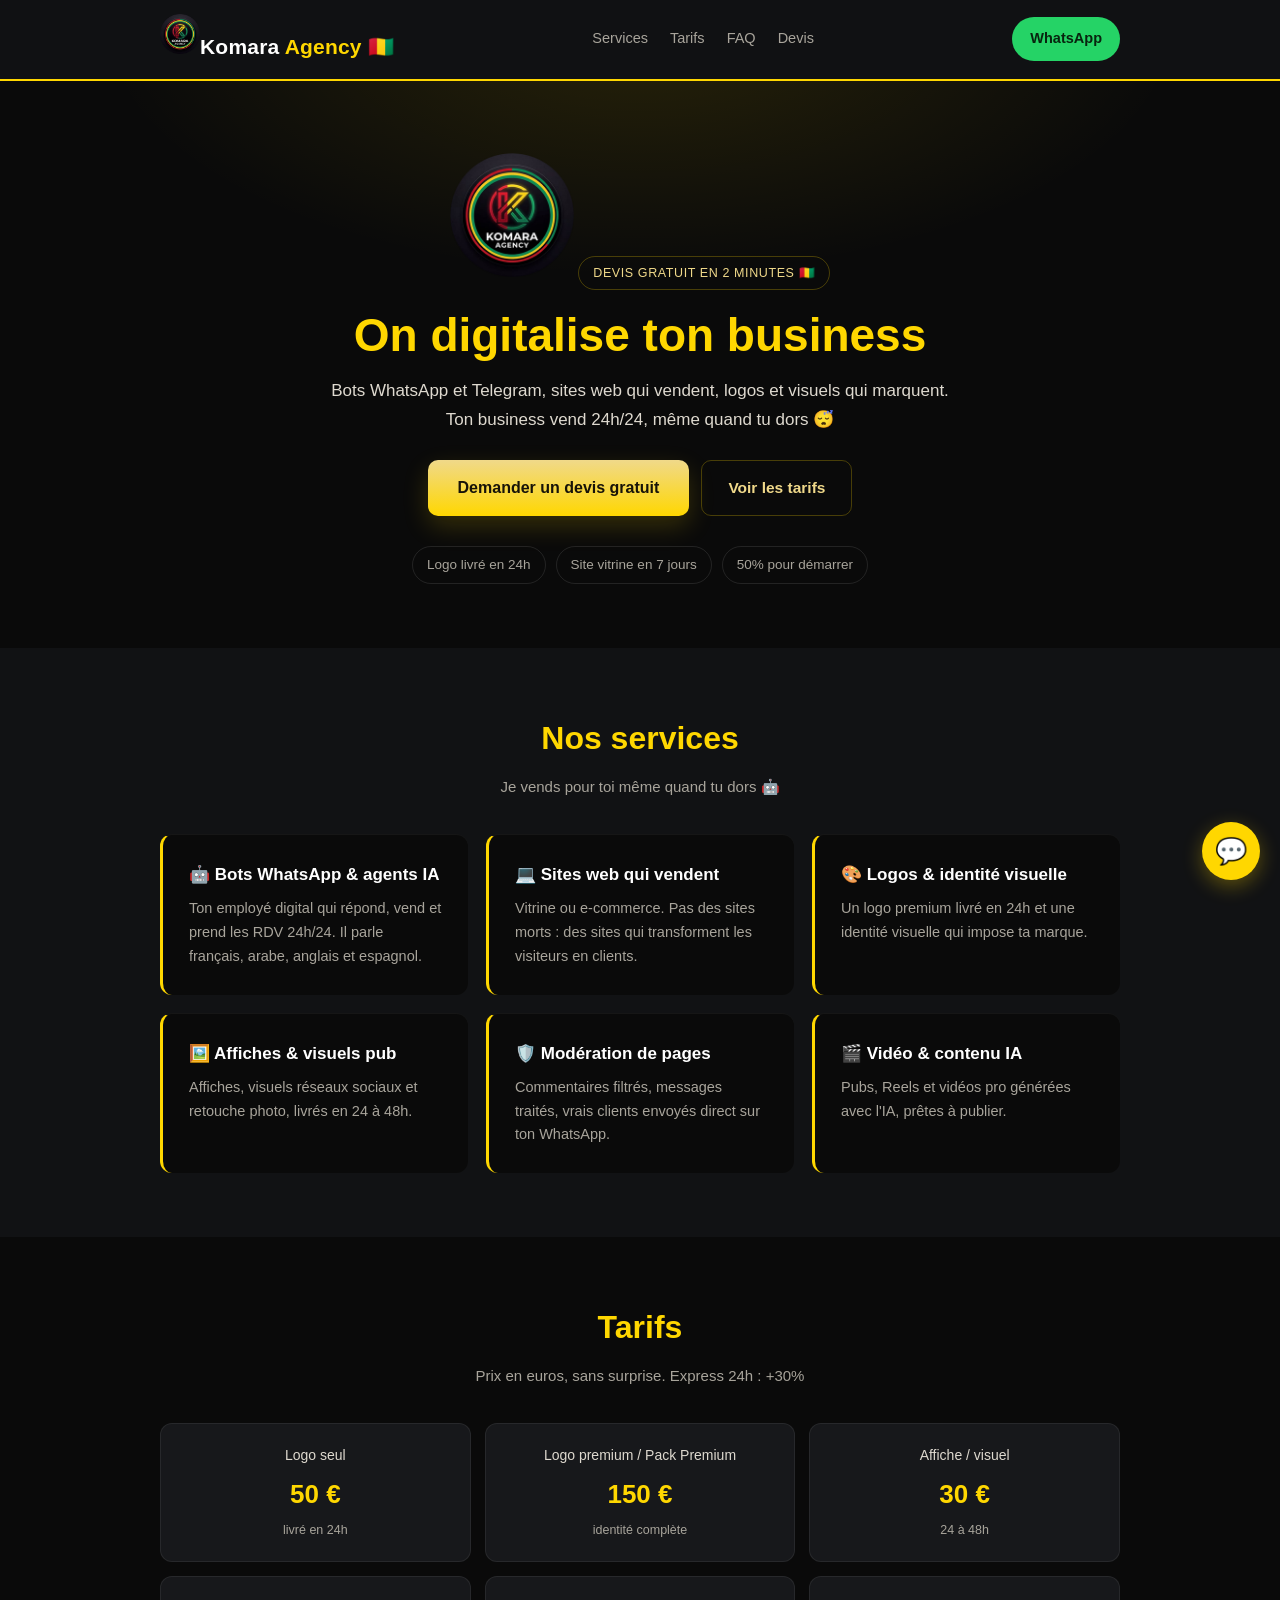
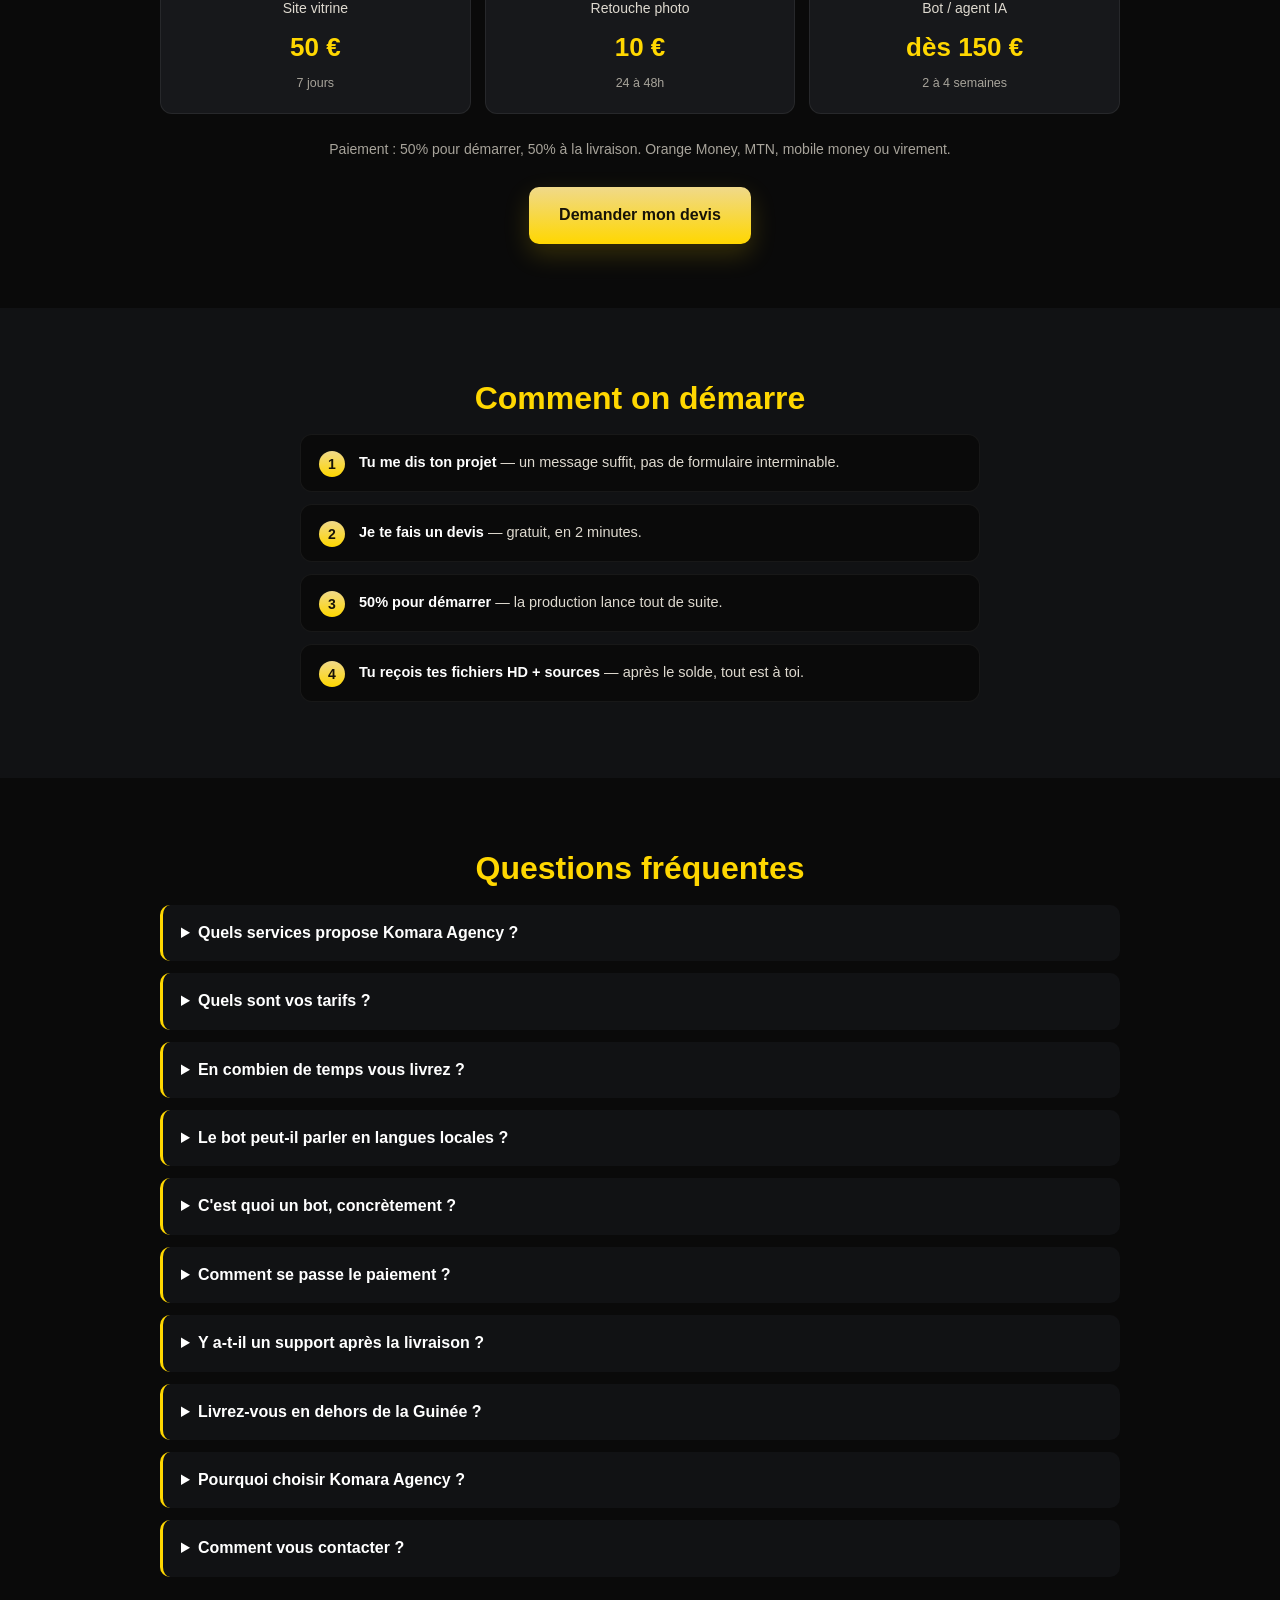
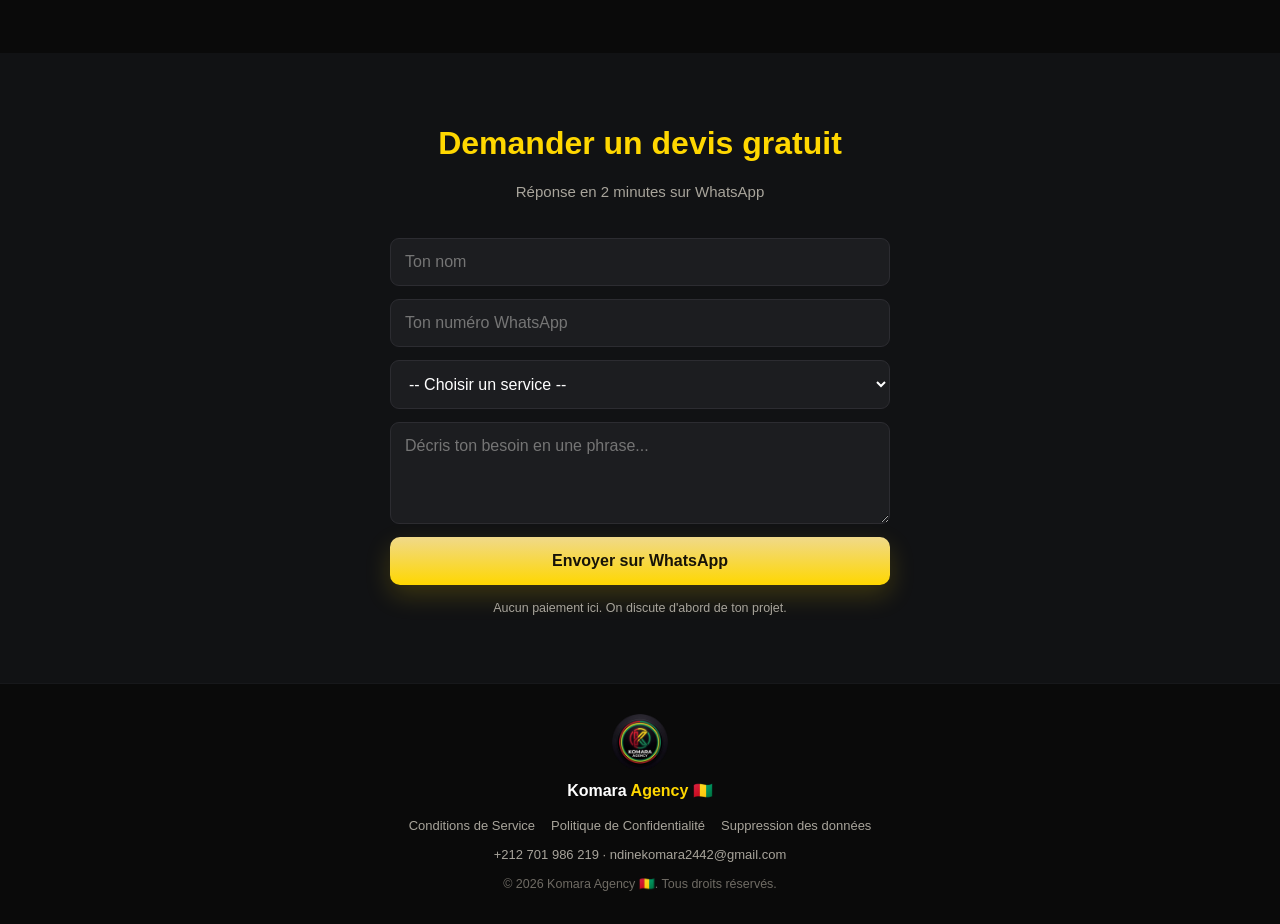
==== index.html @ bcb41c8d "Logo Komara Agency + favicon + couleurs drapeau" ====
<!DOCTYPE html>
<html lang="fr">
<head>
  <meta charset="UTF-8">
  <meta name="viewport" content="width=device-width, initial-scale=1.0">
  <title>Komara Agency 🇬🇳 | Bots WhatsApp, Sites web, Design</title>
  <meta name="description" content="Komara Agency 🇬🇳 : bots WhatsApp et agents IA, sites web qui vendent, logos, affiches et gestion de réseaux sociaux. Devis gratuit en 2 minutes.">
  <meta property="og:title" content="Komara Agency 🇬🇳 | Bots WhatsApp, Sites web, Design">
  <meta property="og:description" content="On transforme ton business en machine de vente automatique. Bots 24h/24, sites, logos et visuels.">
  <meta property="og:type" content="website">
  <link rel="icon" type="image/png" sizes="64x64" href="assets/favicon-64.png">
  <link rel="icon" type="image/png" sizes="256x256" href="assets/logo-256.png">
  <link rel="apple-touch-icon" href="assets/apple-touch-icon.png">
  <link rel="stylesheet" href="style.css">
  <script type="application/ld+json">
  {
    "@context": "https://schema.org",
    "@type": "ProfessionalService",
    "name": "Komara Agency",
    "description": "Agence digitale : bots WhatsApp et agents IA, sites web, logos et visuels.",
    "telephone": "+212701986219",
    "email": "ndinekomara2442@gmail.com",
    "areaServed": "Guinée, Afrique, monde",
    "address": { "@type": "PostalAddress", "addressLocality": "Casablanca", "addressCountry": "MA" }
  }
  </script>
</head>
<body>

  <!-- HEADER -->
  <header class="header">
    <div class="container header-inner">
      <a href="#" class="logo"><img src="assets/logo-128.png" alt="Logo Komara Agency" width="40" height="40" class="logo-img"><b>Komara <span>Agency</span> 🇬🇳</b></a>
      <nav class="nav">
        <a href="#services">Services</a>
        <a href="#tarifs">Tarifs</a>
        <a href="#faq">FAQ</a>
        <a href="#contact">Devis</a>
      </nav>
      <a href="https://wa.me/212701986219?text=Bonjour%20Komara%20Agency%2C%20je%20veux%20un%20devis" class="btn-whatsapp" target="_blank" rel="noopener">WhatsApp</a>
    </div>
  </header>

  <!-- HERO -->
  <section class="hero">
    <div class="container">
      <img class="hero-logo" src="assets/logo-256.png" alt="Logo Komara Agency 🇬🇳" width="124" height="124">
      <p class="badge">Devis gratuit en 2 minutes 🇬🇳</p>
      <h2>On digitalise ton business</h2>
      <p class="hero-txt">Bots WhatsApp et Telegram, sites web qui vendent, logos et visuels qui marquent. Ton business vend 24h/24, même quand tu dors 😴</p>
      <div class="hero-actions">
        <a href="#contact" class="btn-principal">Demander un devis gratuit</a>
        <a href="#tarifs" class="btn-secondaire">Voir les tarifs</a>
      </div>
      <ul class="preuves">
        <li>Logo livré en 24h</li>
        <li>Site vitrine en 7 jours</li>
        <li>50% pour démarrer</li>
      </ul>
    </div>
  </section>

  <!-- SERVICES -->
  <section id="services" class="services">
    <div class="container">
      <h2>Nos services</h2>
      <p class="section-sub">Je vends pour toi même quand tu dors 🤖</p>
      <div class="grid">
        <div class="card">
          <h3>🤖 Bots WhatsApp & agents IA</h3>
          <p>Ton employé digital qui répond, vend et prend les RDV 24h/24. Il parle français, arabe, anglais et espagnol.</p>
        </div>
        <div class="card">
          <h3>💻 Sites web qui vendent</h3>
          <p>Vitrine ou e-commerce. Pas des sites morts : des sites qui transforment les visiteurs en clients.</p>
        </div>
        <div class="card">
          <h3>🎨 Logos & identité visuelle</h3>
          <p>Un logo premium livré en 24h et une identité visuelle qui impose ta marque.</p>
        </div>
        <div class="card">
          <h3>🖼️ Affiches & visuels pub</h3>
          <p>Affiches, visuels réseaux sociaux et retouche photo, livrés en 24 à 48h.</p>
        </div>
        <div class="card">
          <h3>🛡️ Modération de pages</h3>
          <p>Commentaires filtrés, messages traités, vrais clients envoyés direct sur ton WhatsApp.</p>
        </div>
        <div class="card">
          <h3>🎬 Vidéo & contenu IA</h3>
          <p>Pubs, Reels et vidéos pro générées avec l'IA, prêtes à publier.</p>
        </div>
      </div>
    </div>
  </section>

  <!-- TARIFS -->
  <section id="tarifs" class="tarifs">
    <div class="container">
      <h2>Tarifs</h2>
      <p class="section-sub">Prix en euros, sans surprise. Express 24h : +30%</p>
      <div class="tarifs-grid">
        <div class="tarif"><span class="tarif-nom">Logo seul</span><span class="tarif-prix">50 €</span><span class="tarif-delai">livré en 24h</span></div>
        <div class="tarif"><span class="tarif-nom">Logo premium / Pack Premium</span><span class="tarif-prix">150 €</span><span class="tarif-delai">identité complète</span></div>
        <div class="tarif"><span class="tarif-nom">Affiche / visuel</span><span class="tarif-prix">30 €</span><span class="tarif-delai">24 à 48h</span></div>
        <div class="tarif"><span class="tarif-nom">Site vitrine</span><span class="tarif-prix">50 €</span><span class="tarif-delai">7 jours</span></div>
        <div class="tarif"><span class="tarif-nom">Retouche photo</span><span class="tarif-prix">10 €</span><span class="tarif-delai">24 à 48h</span></div>
        <div class="tarif"><span class="tarif-nom">Bot / agent IA</span><span class="tarif-prix">dès 150 €</span><span class="tarif-delai">2 à 4 semaines</span></div>
      </div>
      <p class="tarifs-note">Paiement : 50% pour démarrer, 50% à la livraison. Orange Money, MTN, mobile money ou virement.</p>
      <a href="#contact" class="btn-principal">Demander mon devis</a>
    </div>
  </section>

  <!-- ETAPES -->
  <section class="etapes">
    <div class="container">
      <h2>Comment on démarre</h2>
      <ol class="steps">
        <li><strong>Tu me dis ton projet</strong> — un message suffit, pas de formulaire interminable.</li>
        <li><strong>Je te fais un devis</strong> — gratuit, en 2 minutes.</li>
        <li><strong>50% pour démarrer</strong> — la production lance tout de suite.</li>
        <li><strong>Tu reçois tes fichiers HD + sources</strong> — après le solde, tout est à toi.</li>
      </ol>
    </div>
  </section>

  <!-- FAQ -->
  <section id="faq" class="faq">
    <div class="container">
      <h2>Questions fréquentes</h2>

      <details>
        <summary>Quels services propose Komara Agency ?</summary>
        <p>On transforme ton business en machine de vente automatique :<br>
        1. <b>Bots WhatsApp & Telegram</b> et agents IA qui répondent, vendent et prennent les RDV 24h/24.<br>
        2. <b>Sites web</b> vitrine et e-commerce.<br>
        3. <b>Logos & identité visuelle</b>, affiches et visuels pub.<br>
        4. <b>Modération de pages</b> Facebook et Instagram.<br>
        5. <b>Vidéos et contenus générés avec l'IA</b>.</p>
      </details>

      <details>
        <summary>Quels sont vos tarifs ?</summary>
        <p>Tous les prix sont en euros (€) :<br>
        Logo seul : <b>50 €</b> (livré en 24h)<br>
        Logo premium / Pack Premium : <b>150 €</b><br>
        Affiche / visuel : <b>30 €</b><br>
        Site vitrine : <b>50 €</b> (7 jours)<br>
        Retouche photo : <b>10 €</b><br>
        Bot / agent IA : <b>dès 150 €</b><br>
        Express 24h : <b>+30%</b><br>
        Devis gratuit en 2 minutes.</p>
      </details>

      <details>
        <summary>En combien de temps vous livrez ?</summary>
        <p>Logo : 24h (V1 le lendemain 9h si la commande passe le soir).<br>
        Affiche / visuel : 24 à 48h.<br>
        Site vitrine : 7 jours.<br>
        Mise en place d'un chatbot : 2 à 4 semaines après validation du devis.<br>
        Tu reçois un aperçu avant la livraison finale.</p>
      </details>

      <details>
        <summary>Le bot peut-il parler en langues locales ?</summary>
        <p>Oui. Aya, notre assistante, parle français, arabe, anglais et espagnol. On configure le bot selon tes clients et ton marché, où qu'ils soient.</p>
      </details>

      <details>
        <summary>C'est quoi un bot, concrètement ?</summary>
        <p>Un bot 🤖 c'est ton employé digital qui ne dort jamais. Il discute avec tes clients sur WhatsApp, Telegram ou ton site, répond aux questions, prend les commandes et envoie les infos en automatique. Il fait le travail répétitif à ta place ⏱️</p>
      </details>

      <details>
        <summary>Comment se passe le paiement ?</summary>
        <p>50% pour démarrer, 50% à la livraison. On accepte Orange Money, MTN, mobile money et virement.</p>
      </details>

      <details>
        <summary>Y a-t-il un support après la livraison ?</summary>
        <p>Oui 💪 On assure un support continu : mises à jour et ajustements selon tes besoins, accès à notre équipe pour toute question ou modification. Tu n'es jamais seul après le lancement 🤝</p>
      </details>

      <details>
        <summary>Livrez-vous en dehors de la Guinée ?</summary>
        <p>Oui 🇬🇳 On livre partout en Guinée et on bosse en ligne avec le monde entier. La distance n'est plus un problème : la livraison se fait par WhatsApp, Telegram ou lien de téléchargement.</p>
      </details>

      <details>
        <summary>Pourquoi choisir Komara Agency ?</summary>
        <p>Parce qu'on comprend le marché africain : mobile money, langues locales, livraison rapide et prix adaptés. On ne vend pas des sites jolis, on vend des machines à vendre 🇬🇳</p>
      </details>

      <details>
        <summary>Comment vous contacter ?</summary>
        <p>WhatsApp direct : <a href="https://wa.me/212701986219" target="_blank" rel="noopener">+212 701 986 219</a><br>
        E-mail : <a href="mailto:ndinekomara2442@gmail.com">ndinekomara2442@gmail.com</a><br>
        Ou utilise le formulaire de devis ci-dessous.</p>
      </details>
    </div>
  </section>

  <!-- CONTACT -->
  <section id="contact" class="contact">
    <div class="container">
      <h2>Demander un devis gratuit</h2>
      <p class="section-sub">Réponse en 2 minutes sur WhatsApp</p>
      <form id="devisForm" class="form-devis">
        <input type="text" id="nom" placeholder="Ton nom" required>
        <input type="tel" id="telephone" placeholder="Ton numéro WhatsApp" required>
        <select id="service" required>
          <option value="">-- Choisir un service --</option>
          <option value="Bot WhatsApp / agent IA">Bot WhatsApp / agent IA</option>
          <option value="Site web">Site web</option>
          <option value="Logo / identité visuelle">Logo / identité visuelle</option>
          <option value="Affiche / visuel">Affiche / visuel</option>
          <option value="Retouche photo">Retouche photo</option>
          <option value="Modération de pages">Modération de pages</option>
          <option value="Autre">Autre</option>
        </select>
        <textarea id="message" placeholder="Décris ton besoin en une phrase..." rows="4" required></textarea>
        <button type="submit" class="btn-principal">Envoyer sur WhatsApp</button>
        <p class="form-note">Aucun paiement ici. On discute d'abord de ton projet.</p>
      </form>
    </div>
  </section>

  <!-- CHATBOT -->
  <button id="chatbot-btn" aria-label="Ouvrir l'assistant Komara">💬</button>
  <div id="chatbot-box" class="hidden" role="dialog" aria-label="Assistant Komara">
    <div class="chat-header">Assistant Komara 🇬🇳<span id="close-chat" role="button" aria-label="Fermer">✕</span></div>
    <div id="chat-messages">
      <div class="msg bot">Salut toi 👋 Moi c'est Aya, l'assistante de Komara Agency. Demande-moi les tarifs, les délais ou nos services ✨</div>
    </div>
    <input type="text" id="chat-input" placeholder="Pose ta question...">
  </div>

  <!-- FOOTER -->
  <footer class="footer">
    <div class="container">
      <p class="footer-logo-img"><img src="assets/logo-128.png" alt="Komara Agency" width="56" height="56"></p>
      <p class="footer-logo">Komara <span>Agency</span> 🇬🇳</p>
      <p class="footer-liens">
        <a href="https://komaraagency.github.io/komara-bot-terms/" target="_blank" rel="noopener">Conditions de Service</a>
        <a href="https://komaraagency.github.io/komara-bot-terms/confidentialite.html" target="_blank" rel="noopener">Politique de Confidentialité</a>
        <a href="https://komaraagency.github.io/komara-bot-terms/suppression-donnees.html" target="_blank" rel="noopener">Suppression des données</a>
      </p>
      <p class="footer-contact">
        <a href="https://wa.me/212701986219" target="_blank" rel="noopener">+212 701 986 219</a> ·
        <a href="mailto:ndinekomara2442@gmail.com">ndinekomara2442@gmail.com</a>
      </p>
      <p class="footer-copy">© 2026 Komara Agency 🇬🇳. Tous droits réservés.</p>
    </div>
  </footer>

  <script src="script.js"></script>
</body>
</html>
---- style.css ----
:root {
  --noir: #0a0a0a;
  --gris: #111214;
  --gris-2: #17181b;
  --or: #FFD700;
  --or-doux: #f0d98a;
  --vert: #25D366;
  --blanc: #ffffff;
  --texte-doux: #a8a49b;
  --bord: rgba(255, 215, 0, .25);
  --radius: 12px;
}

* { margin: 0; padding: 0; box-sizing: border-box; }

html { scroll-behavior: smooth; }

body {
  font-family: -apple-system, BlinkMacSystemFont, "Segoe UI", Roboto, Helvetica, Arial, sans-serif;
  background: var(--noir);
  color: var(--blanc);
  line-height: 1.65;
  -webkit-font-smoothing: antialiased;
}

.container { max-width: 1000px; margin: auto; padding: 0 20px; }

/* ---------- HEADER ---------- */
.header {
  background: rgba(17, 18, 20, .96);
  backdrop-filter: blur(8px);
  padding: 14px 0;
  border-bottom: 2px solid var(--or);
  position: sticky;
  top: 0;
  z-index: 500;
}
.header-inner { display: flex; align-items: center; justify-content: space-between; gap: 14px; }
.logo { font-size: 21px; font-weight: 800; color: var(--blanc); text-decoration: none; letter-spacing: .2px; white-space: nowrap; }
.logo span { color: var(--or); }
.nav { display: flex; gap: 22px; }
.nav a { color: var(--texte-doux); text-decoration: none; font-size: 14.5px; }
.nav a:hover { color: var(--or); }
.btn-whatsapp {
  background: var(--vert); color: #08240f; padding: 10px 18px; border-radius: 999px;
  text-decoration: none; font-weight: 800; font-size: 14.5px; white-space: nowrap;
}
.btn-whatsapp:hover { filter: brightness(1.08); }
@media (max-width: 720px) {
  .nav { display: none; }
  .header-inner { justify-content: space-between; }
}

/* ---------- HERO ---------- */
.hero {
  text-align: center;
  padding: 72px 20px 64px;
  background: radial-gradient(900px 420px at 50% -10%, rgba(255, 215, 0, .12) 0%, transparent 60%);
}
.badge {
  display: inline-block;
  font-size: 12.5px;
  letter-spacing: .6px;
  text-transform: uppercase;
  color: var(--or-doux);
  border: 1px solid var(--bord);
  border-radius: 999px;
  padding: 6px 14px;
  margin-bottom: 18px;
}
.hero h2 { font-size: clamp(30px, 6vw, 46px); color: var(--or); margin-bottom: 14px; line-height: 1.2; }
.hero-txt { font-size: 17px; color: #ded9cf; max-width: 620px; margin: 0 auto; }
.hero-actions { display: flex; gap: 12px; justify-content: center; flex-wrap: wrap; margin-top: 26px; }
.preuves {
  list-style: none; display: flex; gap: 10px; justify-content: center; flex-wrap: wrap;
  margin-top: 30px; font-size: 13.5px; color: var(--texte-doux);
}
.preuves li { border: 1px solid rgba(255, 255, 255, .1); border-radius: 999px; padding: 7px 14px; }

/* ---------- BOUTONS ---------- */
.btn-principal {
  background: linear-gradient(180deg, var(--or-doux), var(--or));
  color: #171308; padding: 15px 30px; border-radius: 10px; text-decoration: none;
  font-weight: 800; display: inline-block; border: none; cursor: pointer; font-size: 16px;
  box-shadow: 0 10px 26px rgba(255, 215, 0, .18);
}
.btn-principal:hover { filter: brightness(1.05); }
.btn-secondaire {
  padding: 14px 26px; border-radius: 10px; text-decoration: none;
  color: var(--or-doux); border: 1px solid var(--bord); font-weight: 700; font-size: 15.5px;
}
.btn-secondaire:hover { border-color: var(--or); color: var(--or); }

/* ---------- SECTIONS ---------- */
section h2 { text-align: center; color: var(--or); font-size: clamp(24px, 4.4vw, 32px); margin-bottom: 10px; }
.section-sub { text-align: center; color: var(--texte-doux); margin-bottom: 34px; font-size: 15px; }

/* ---------- SERVICES ---------- */
.services { padding: 64px 20px; background: var(--gris); }
.grid { display: grid; grid-template-columns: repeat(auto-fit, minmax(275px, 1fr)); gap: 18px; }
.card {
  background: var(--noir); padding: 26px; border-radius: var(--radius);
  border-left: 3px solid var(--or); border-top: 1px solid rgba(255, 255, 255, .05);
}
.card h3 { font-size: 17px; margin-bottom: 8px; }
.card p { color: var(--texte-doux); font-size: 14.5px; }

/* ---------- TARIFS ---------- */
.tarifs { padding: 64px 20px; }
.tarifs-grid { display: grid; grid-template-columns: repeat(auto-fit, minmax(230px, 1fr)); gap: 14px; }
.tarif {
  background: var(--gris-2); border: 1px solid rgba(255, 255, 255, .07); border-radius: var(--radius);
  padding: 20px; text-align: center;
}
.tarif-nom { display: block; font-size: 14px; color: #ded9cf; }
.tarif-prix { display: block; font-size: 26px; font-weight: 800; color: var(--or); margin: 6px 0 4px; }
.tarif-delai { display: block; font-size: 12.5px; color: var(--texte-doux); }
.tarifs-note { text-align: center; color: var(--texte-doux); font-size: 14px; margin: 24px 0 26px; }
.tarifs .btn-principal { display: block; width: fit-content; margin: 0 auto; }

/* ---------- ETAPES ---------- */
.etapes { padding: 64px 20px; background: var(--gris); }
.steps { list-style: none; counter-reset: s; max-width: 680px; margin: 0 auto; }
.steps li {
  counter-increment: s; position: relative; padding: 16px 18px 16px 58px; margin-bottom: 12px;
  background: var(--noir); border-radius: var(--radius); border: 1px solid rgba(255, 255, 255, .06);
  font-size: 14.5px; color: #ded9cf;
}
.steps li:before {
  content: counter(s); position: absolute; left: 18px; top: 16px;
  width: 26px; height: 26px; border-radius: 50%;
  background: linear-gradient(180deg, var(--or-doux), var(--or)); color: #171308;
  display: flex; align-items: center; justify-content: center; font-weight: 800; font-size: 14px;
}
.steps strong { color: #fff; }

/* ---------- FAQ ---------- */
.faq { padding: 64px 20px; }
details {
  background: var(--gris); margin-bottom: 12px; border-left: 3px solid var(--or);
  padding: 15px 18px; border-radius: 10px;
}
summary { font-weight: 700; cursor: pointer; font-size: 16px; }
summary::-webkit-details-marker { color: var(--or); }
details p { margin-top: 10px; color: var(--texte-doux); font-size: 14.5px; }
details a { color: var(--or-doux); }
details[open] summary ~ * { animation: fadeIn .3s ease-in-out; }
@keyframes fadeIn { from { opacity: 0; transform: translateY(-5px); } to { opacity: 1; transform: translateY(0); } }

/* ---------- CONTACT ---------- */
.contact { padding: 64px 20px; background: var(--gris); text-align: center; }
.form-devis { display: flex; flex-direction: column; gap: 13px; max-width: 500px; margin: 0 auto; }
.form-devis input, .form-devis select, .form-devis textarea {
  padding: 14px; border-radius: 9px; border: 1px solid #2c2c31; background: #1c1d20;
  color: #fff; font-size: 16px; font-family: inherit;
}
.form-devis input:focus, .form-devis select:focus, .form-devis textarea:focus {
  outline: none; border-color: var(--or);
}
.form-note { font-size: 12.5px; color: var(--texte-doux); }

/* ---------- CHATBOT ---------- */
#chatbot-btn {
  position: fixed; bottom: 20px; right: 20px; background: var(--or); color: #111;
  width: 58px; height: 58px; border-radius: 50%; display: flex; align-items: center; justify-content: center;
  font-size: 26px; cursor: pointer; z-index: 900; border: none;
  box-shadow: 0 6px 20px rgba(255, 215, 0, .32);
}
#chatbot-box {
  position: fixed; bottom: 88px; right: 20px; width: min(330px, calc(100vw - 32px));
  height: 450px; background: #121316; border: 2px solid var(--or); border-radius: 15px;
  display: flex; flex-direction: column; z-index: 900; overflow: hidden;
  box-shadow: 0 18px 40px rgba(0, 0, 0, .6);
}
#chatbot-box.hidden { display: none; }
.chat-header {
  background: var(--or); color: #111; padding: 10px 12px; font-weight: 800; font-size: 14.5px;
  display: flex; justify-content: space-between; align-items: center;
}
#close-chat { cursor: pointer; padding: 0 4px; }
#chat-messages { flex: 1; padding: 12px; overflow-y: auto; }
.msg { margin-bottom: 10px; padding: 9px 12px; border-radius: 10px; max-width: 85%; font-size: 13.8px; white-space: pre-line; }
.msg.user { background: var(--or); color: #111; margin-left: auto; }
.msg.bot { background: #2a2b30; color: #f1efe9; }
.msg.bot a { color: var(--or); }
#chat-input { border: none; border-top: 1px solid #2a2b30; padding: 13px; background: #1b1c20; color: #fff; outline: none; font-size: 15px; font-family: inherit; }

/* ---------- FOOTER ---------- */
.footer { padding: 30px 20px; border-top: 1px solid var(--gris-2); text-align: center; }
.footer-logo { font-weight: 800; margin-bottom: 10px; }
.footer-logo span { color: var(--or); }
.footer-liens { display: flex; gap: 16px; justify-content: center; flex-wrap: wrap; margin-bottom: 8px; }
.footer-liens a, .footer-contact a { color: var(--texte-doux); text-decoration: none; font-size: 13px; }
.footer-liens a:hover, .footer-contact a:hover { color: var(--or); }
.footer-contact { font-size: 13px; color: var(--texte-doux); margin-bottom: 8px; }
.footer-copy { font-size: 12.5px; color: #6f6b64; }
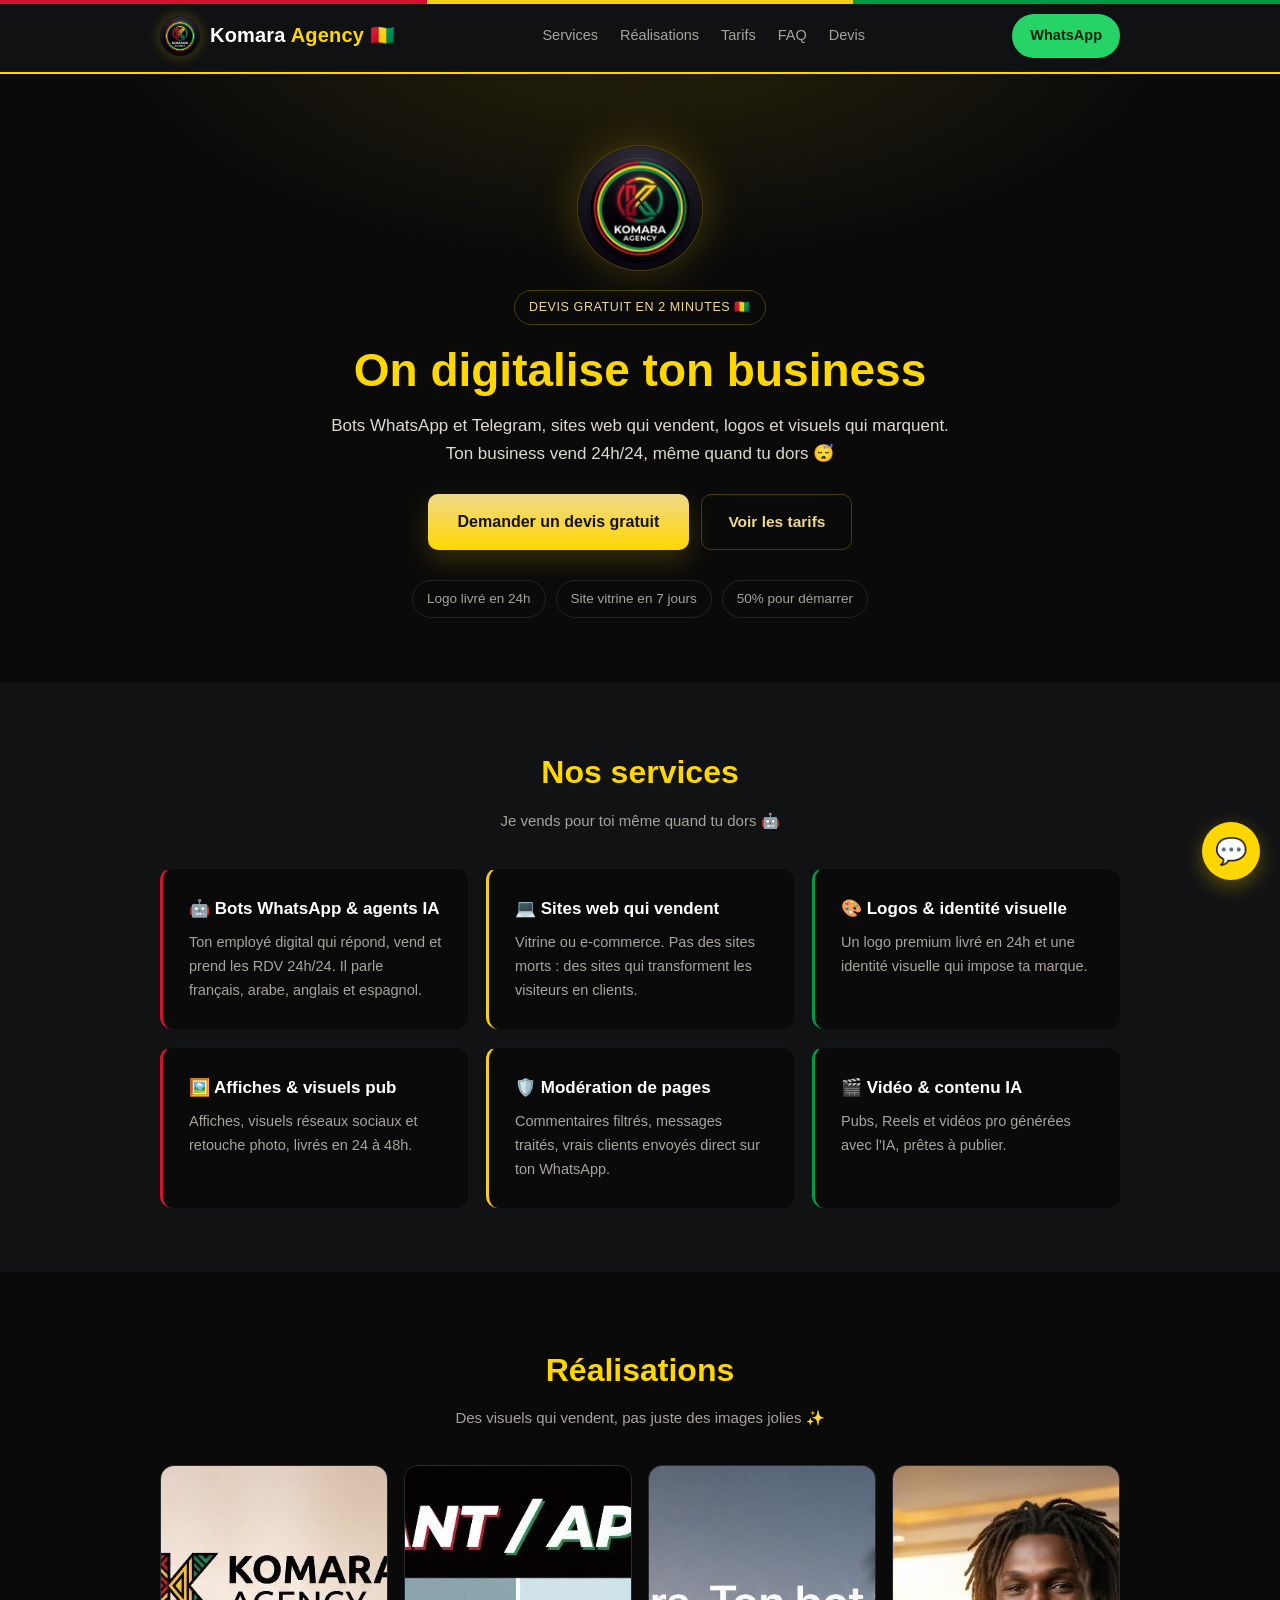
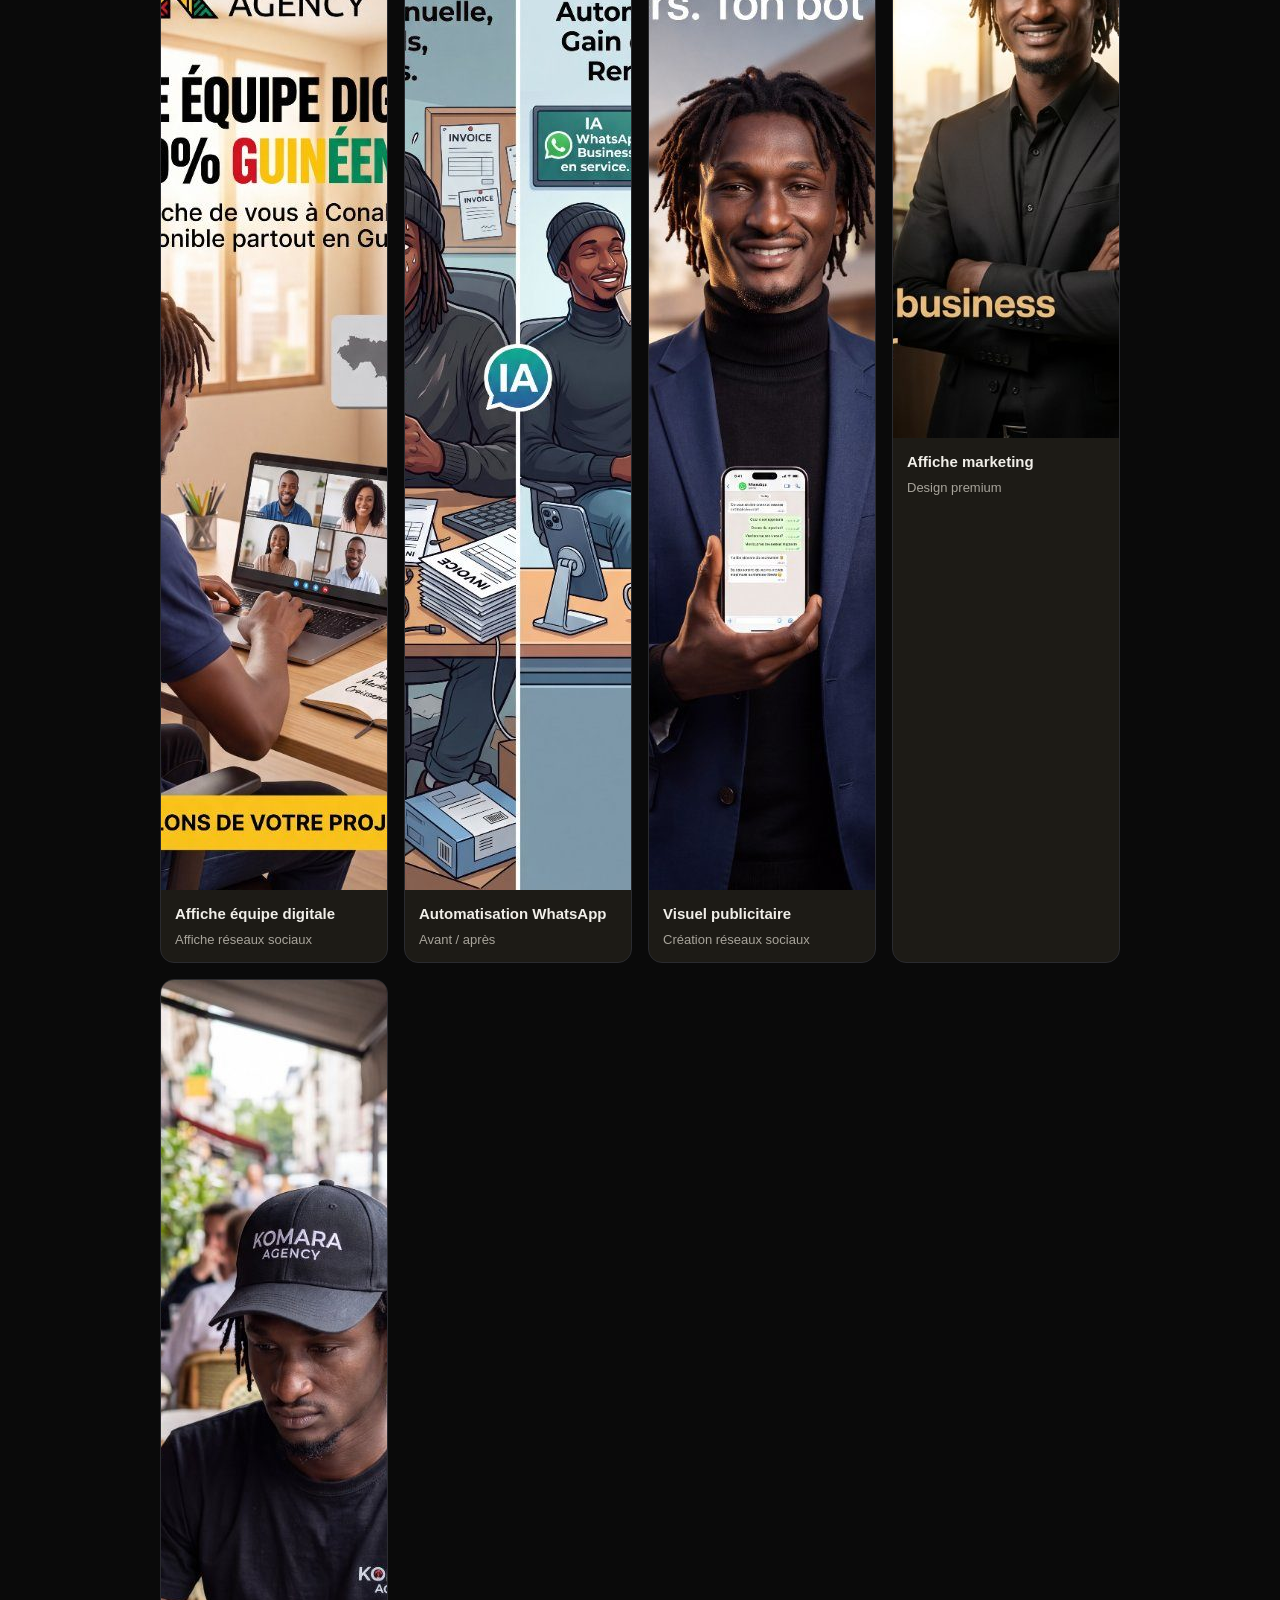
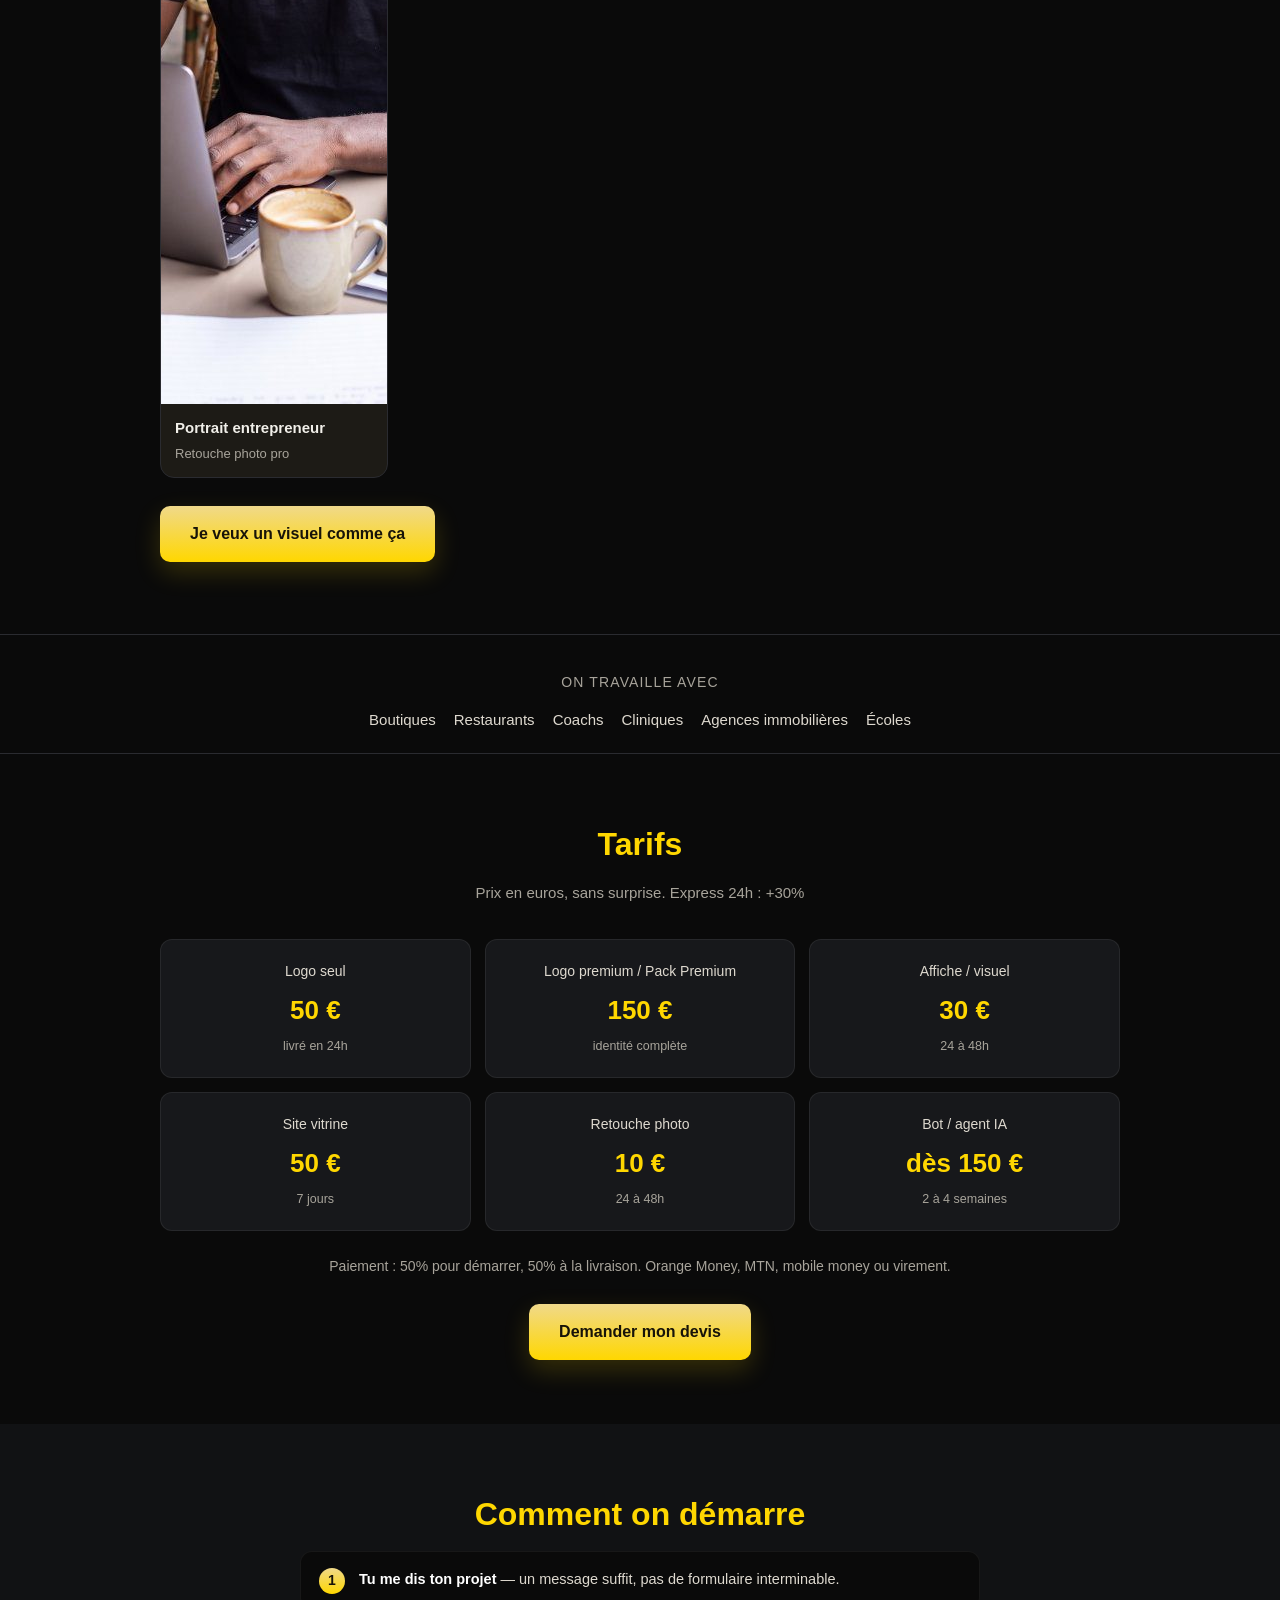
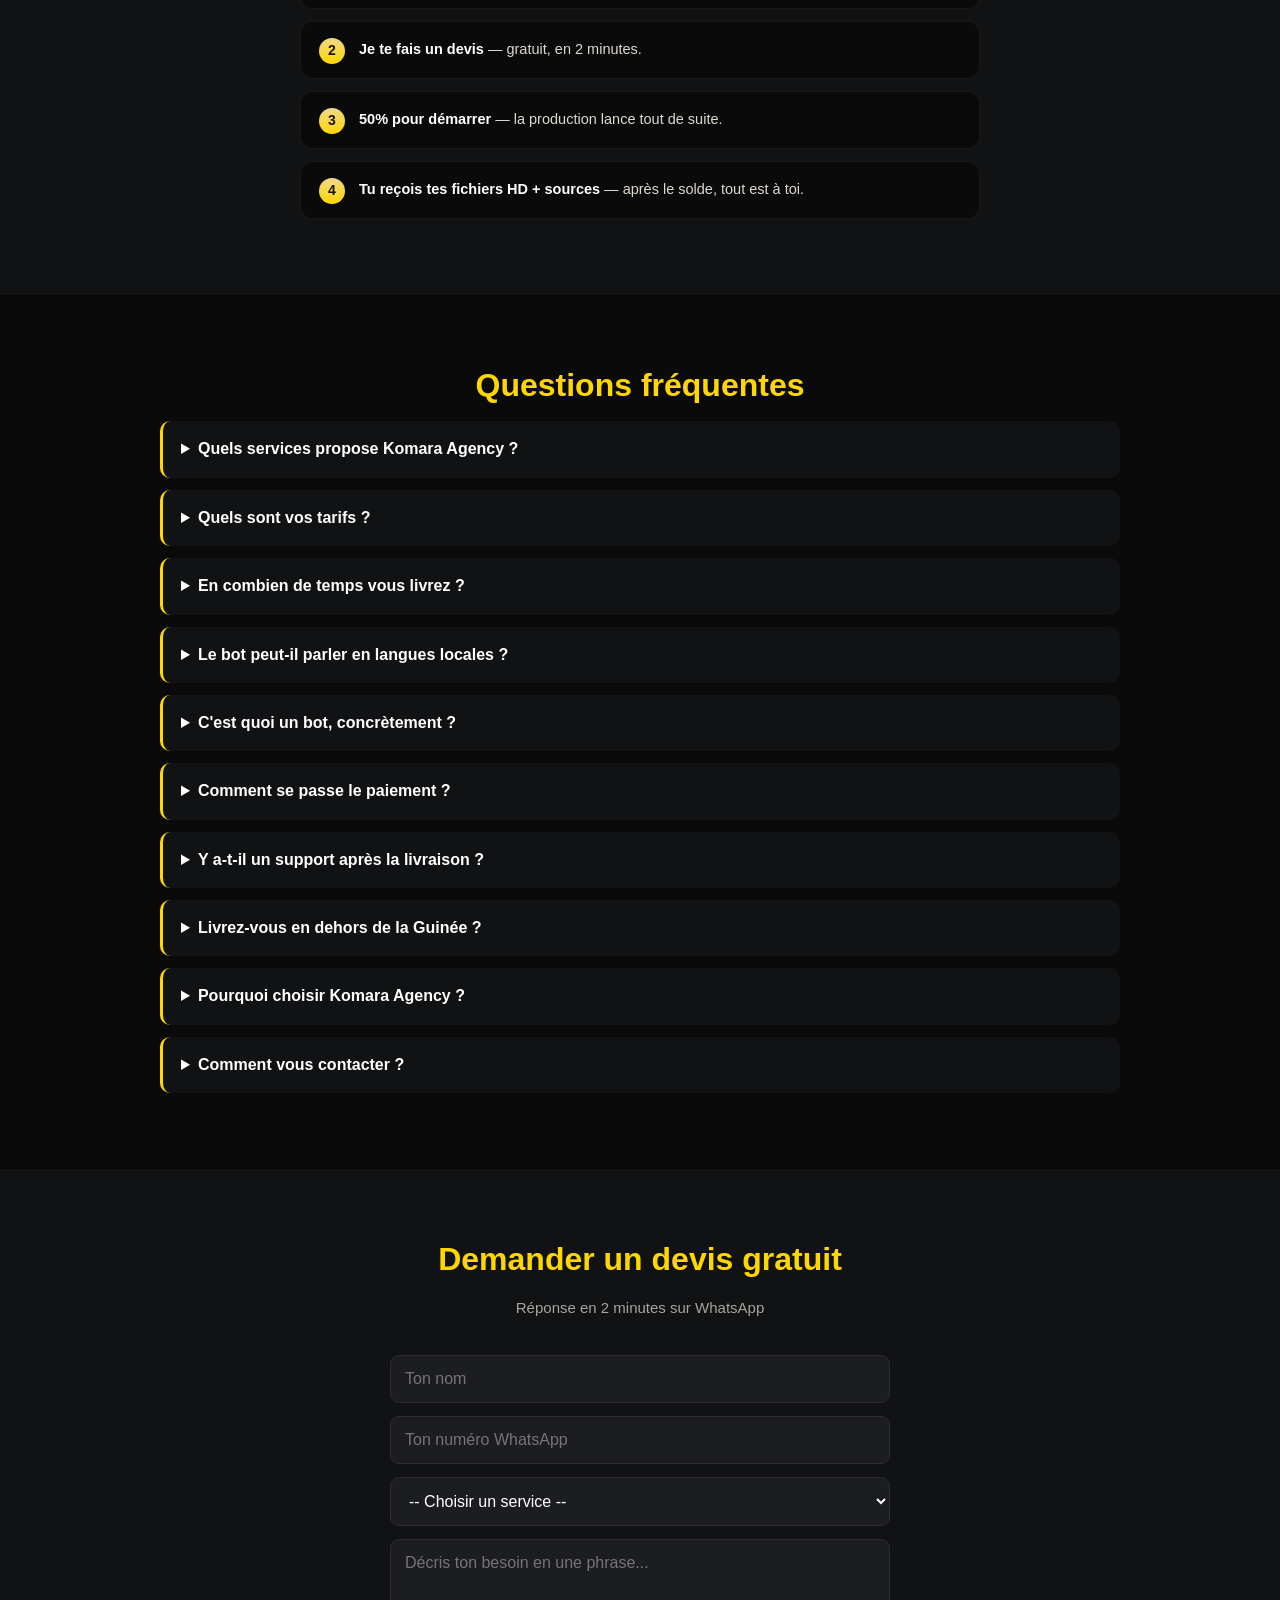
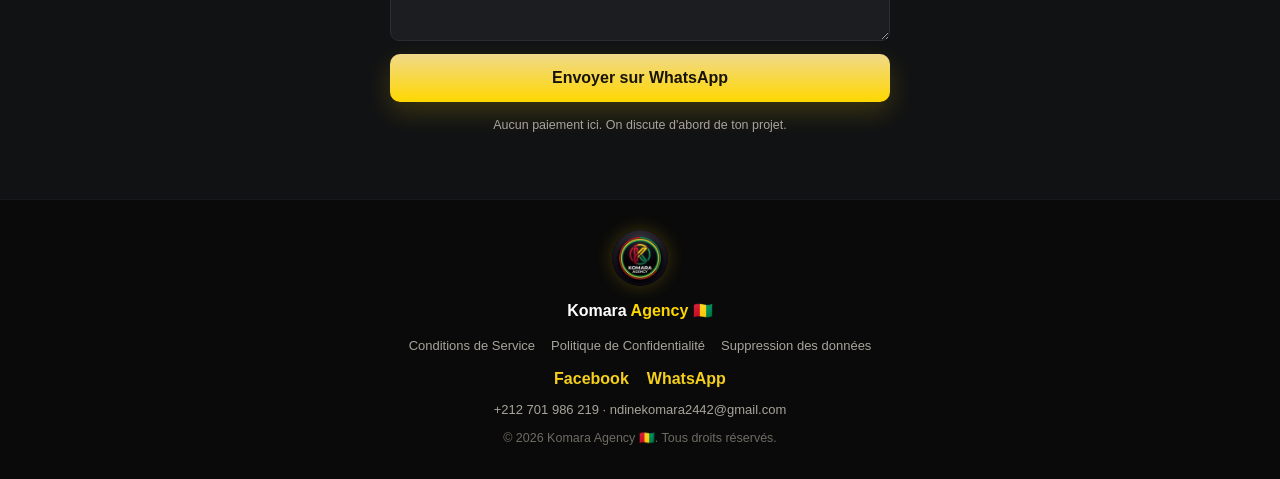
==== commit 1bf97ea0: "Version 2 : realisations, secteurs, SEO et 2 pages dediees - Section Realisations (5 visuels optimis" ====
--- a/index.html
+++ b/index.html
@@ -8,6 +8,12 @@
   <meta property="og:title" content="Komara Agency 🇬🇳 | Bots WhatsApp, Sites web, Design">
   <meta property="og:description" content="On transforme ton business en machine de vente automatique. Bots 24h/24, sites, logos et visuels.">
   <meta property="og:type" content="website">
+  <link rel="canonical" href="https://komaraagency.github.io/komara-agency-site/">
+  <meta property="og:url" content="https://komaraagency.github.io/komara-agency-site/">
+  <meta property="og:image" content="https://komaraagency.github.io/komara-agency-site/assets/logo-256.png">
+  <meta property="og:locale" content="fr_FR">
+  <meta name="twitter:card" content="summary_large_image">
+  <meta name="theme-color" content="#171308">
   <link rel="icon" type="image/png" sizes="64x64" href="assets/favicon-64.png">
   <link rel="icon" type="image/png" sizes="256x256" href="assets/logo-256.png">
   <link rel="apple-touch-icon" href="assets/apple-touch-icon.png">
@@ -18,9 +24,13 @@
     "@type": "ProfessionalService",
     "name": "Komara Agency",
     "description": "Agence digitale : bots WhatsApp et agents IA, sites web, logos et visuels.",
+    "url": "https://komaraagency.github.io/komara-agency-site/",
+    "image": "https://komaraagency.github.io/komara-agency-site/assets/logo-256.png",
+    "priceRange": "10 € - 550 €",
     "telephone": "+212701986219",
     "email": "ndinekomara2442@gmail.com",
     "areaServed": "Guinée, Afrique, monde",
+    "sameAs": ["https://www.facebook.com/105344997852517"],
     "address": { "@type": "PostalAddress", "addressLocality": "Casablanca", "addressCountry": "MA" }
   }
   </script>
@@ -33,6 +43,7 @@
       <a href="#" class="logo"><img src="assets/logo-128.png" alt="Logo Komara Agency" width="40" height="40" class="logo-img"><b>Komara <span>Agency</span> 🇬🇳</b></a>
       <nav class="nav">
         <a href="#services">Services</a>
+        <a href="#realisations">Réalisations</a>
         <a href="#tarifs">Tarifs</a>
         <a href="#faq">FAQ</a>
         <a href="#contact">Devis</a>
@@ -91,6 +102,53 @@
           <p>Pubs, Reels et vidéos pro générées avec l'IA, prêtes à publier.</p>
         </div>
       </div>
+    </div>
+  </section>
+
+
+  <!-- REALISATIONS -->
+  <section id="realisations" class="realisations">
+    <div class="container">
+      <h2>Réalisations</h2>
+      <p class="section-sub">Des visuels qui vendent, pas juste des images jolies ✨</p>
+      <div class="gallery">
+        <figure class="gal-item">
+          <img src="assets/realisations/affiche-equipe-digitale.jpg" alt="Affiche Komara Agency équipe digitale" loading="lazy" width="572" height="1024">
+          <figcaption><b>Affiche équipe digitale</b><span>Affiche réseaux sociaux</span></figcaption>
+        </figure>
+        <figure class="gal-item">
+          <img src="assets/realisations/workflow-whatsapp-avant-apres.jpg" alt="Avant après automatisation WhatsApp" loading="lazy" width="572" height="1024">
+          <figcaption><b>Automatisation WhatsApp</b><span>Avant / après</span></figcaption>
+        </figure>
+        <figure class="gal-item">
+          <img src="assets/realisations/visuel-pub-entrepreneur.jpg" alt="Visuel publicitaire entrepreneur" loading="lazy" width="572" height="1024">
+          <figcaption><b>Visuel publicitaire</b><span>Création réseaux sociaux</span></figcaption>
+        </figure>
+        <figure class="gal-item">
+          <img src="assets/realisations/affiche-marketing-executive.jpg" alt="Affiche marketing exécutive" loading="lazy" width="1024" height="572">
+          <figcaption><b>Affiche marketing</b><span>Design premium</span></figcaption>
+        </figure>
+        <figure class="gal-item">
+          <img src="assets/realisations/portrait-entrepreneur.jpg" alt="Portrait entrepreneur retouché" loading="lazy" width="572" height="1024">
+          <figcaption><b>Portrait entrepreneur</b><span>Retouche photo pro</span></figcaption>
+        </figure>
+      </div>
+      <a href="#contact" class="btn-principal">Je veux un visuel comme ça</a>
+    </div>
+  </section>
+
+  <!-- SECTEURS -->
+  <section class="secteurs">
+    <div class="container">
+      <p class="secteurs-titre">On travaille avec</p>
+      <ul class="secteurs-list">
+        <li>Boutiques</li>
+        <li>Restaurants</li>
+        <li>Coachs</li>
+        <li>Cliniques</li>
+        <li>Agences immobilières</li>
+        <li>Écoles</li>
+      </ul>
     </div>
   </section>
 
@@ -246,6 +304,10 @@
         <a href="https://komaraagency.github.io/komara-bot-terms/confidentialite.html" target="_blank" rel="noopener">Politique de Confidentialité</a>
         <a href="https://komaraagency.github.io/komara-bot-terms/suppression-donnees.html" target="_blank" rel="noopener">Suppression des données</a>
       </p>
+      <p class="footer-social">
+        <a href="https://www.facebook.com/105344997852517" target="_blank" rel="noopener">Facebook</a>
+        <a href="https://wa.me/212701986219" target="_blank" rel="noopener">WhatsApp</a>
+      </p>
       <p class="footer-contact">
         <a href="https://wa.me/212701986219" target="_blank" rel="noopener">+212 701 986 219</a> ·
         <a href="mailto:ndinekomara2442@gmail.com">ndinekomara2442@gmail.com</a>
--- a/style.css
+++ b/style.css
@@ -5,6 +5,9 @@
   --or: #FFD700;
   --or-doux: #f0d98a;
   --vert: #25D366;
+  --rouge: #d11231;
+  --jaune: #f5cf1b;
+  --vert-drapeau: #009a44;
   --blanc: #ffffff;
   --texte-doux: #a8a49b;
   --bord: rgba(255, 215, 0, .25);
@@ -12,6 +15,13 @@
 }
 
 * { margin: 0; padding: 0; box-sizing: border-box; }
+
+/* bandeau drapeau 🇬🇳 */
+body::before {
+  content: "";
+  position: fixed; top: 0; left: 0; right: 0; height: 4px; z-index: 900;
+  background: linear-gradient(90deg, var(--rouge) 0 33.33%, var(--jaune) 33.33% 66.66%, var(--vert-drapeau) 66.66% 100%);
+}
 
 html { scroll-behavior: smooth; }
 
@@ -36,8 +46,11 @@
   z-index: 500;
 }
 .header-inner { display: flex; align-items: center; justify-content: space-between; gap: 14px; }
-.logo { font-size: 21px; font-weight: 800; color: var(--blanc); text-decoration: none; letter-spacing: .2px; white-space: nowrap; }
+.logo { display: flex; align-items: center; gap: 10px; font-size: 20px; text-decoration: none; letter-spacing: .2px; white-space: nowrap; }
+.logo b { font-weight: 800; color: var(--blanc); }
 .logo span { color: var(--or); }
+.logo-img { border-radius: 50%; box-shadow: 0 0 14px rgba(255, 215, 0, .28); }
+@media (max-width: 420px) { .logo b { font-size: 17px; } .logo-img { width: 34px; height: 34px; } }
 .nav { display: flex; gap: 22px; }
 .nav a { color: var(--texte-doux); text-decoration: none; font-size: 14.5px; }
 .nav a:hover { color: var(--or); }
@@ -56,6 +69,10 @@
   text-align: center;
   padding: 72px 20px 64px;
   background: radial-gradient(900px 420px at 50% -10%, rgba(255, 215, 0, .12) 0%, transparent 60%);
+}
+.hero-logo {
+  display: block; margin: 0 auto 20px; border-radius: 50%;
+  box-shadow: 0 0 46px rgba(255, 215, 0, .22), 0 0 0 1px rgba(255, 215, 0, .18);
 }
 .badge {
   display: inline-block;
@@ -102,6 +119,9 @@
   background: var(--noir); padding: 26px; border-radius: var(--radius);
   border-left: 3px solid var(--or); border-top: 1px solid rgba(255, 255, 255, .05);
 }
+.card:nth-child(3n+1) { border-left-color: var(--rouge); }
+.card:nth-child(3n+2) { border-left-color: var(--jaune); }
+.card:nth-child(3n)   { border-left-color: var(--vert-drapeau); }
 .card h3 { font-size: 17px; margin-bottom: 8px; }
 .card p { color: var(--texte-doux); font-size: 14.5px; }
 
@@ -187,6 +207,8 @@
 
 /* ---------- FOOTER ---------- */
 .footer { padding: 30px 20px; border-top: 1px solid var(--gris-2); text-align: center; }
+.footer-logo-img { line-height: 0; margin-bottom: 12px; }
+.footer-logo-img img { border-radius: 50%; box-shadow: 0 0 18px rgba(255, 215, 0, .22); }
 .footer-logo { font-weight: 800; margin-bottom: 10px; }
 .footer-logo span { color: var(--or); }
 .footer-liens { display: flex; gap: 16px; justify-content: center; flex-wrap: wrap; margin-bottom: 8px; }
@@ -194,3 +216,47 @@
 .footer-liens a:hover, .footer-contact a:hover { color: var(--or); }
 .footer-contact { font-size: 13px; color: var(--texte-doux); margin-bottom: 8px; }
 .footer-copy { font-size: 12.5px; color: #6f6b64; }
+
+/* ---------- REALISATIONS ---------- */
+.realisations { padding: 72px 0; }
+.gallery {
+  display: grid;
+  grid-template-columns: repeat(auto-fit, minmax(180px, 1fr));
+  gap: 16px;
+  margin: 32px 0 28px;
+}
+.gal-item {
+  margin: 0;
+  background: #1d1b16;
+  border: 1px solid #2a2b30;
+  border-radius: 14px;
+  overflow: hidden;
+  transition: transform .25s ease, border-color .25s ease;
+}
+.gal-item:hover { transform: translateY(-4px); border-color: #f5cf1b; }
+.gal-item img {
+  width: 100%;
+  aspect-ratio: 3 / 4;
+  object-fit: cover;
+  display: block;
+}
+.gal-item figcaption {
+  padding: 12px 14px;
+  display: flex;
+  flex-direction: column;
+  gap: 2px;
+}
+.gal-item figcaption b { color: #f1efe9; font-size: 15px; }
+.gal-item figcaption span { color: #a8a49b; font-size: 13px; }
+.realisations .btn-principal { display: inline-block; }
+
+/* ---------- SECTEURS ---------- */
+.secteurs { padding: 36px 0 20px; border-top: 1px solid #2a2b30; border-bottom: 1px solid #2a2b30; }
+.secteurs-titre { text-align: center; color: #a8a49b; font-size: 14px; letter-spacing: .08em; text-transform: uppercase; margin-bottom: 14px; }
+.secteurs-list { display: flex; flex-wrap: wrap; justify-content: center; gap: 10px 18px; list-style: none; padding: 0; margin: 0; }
+.secteurs-list li { color: #ded9cf; font-size: 15px; }
+
+/* ---------- FOOTER SOCIAL ---------- */
+.footer-social { display: flex; justify-content: center; gap: 18px; margin: 10px 0 6px; }
+.footer-social a { color: #f5cf1b; text-decoration: none; font-weight: 600; }
+.footer-social a:hover { text-decoration: underline; }
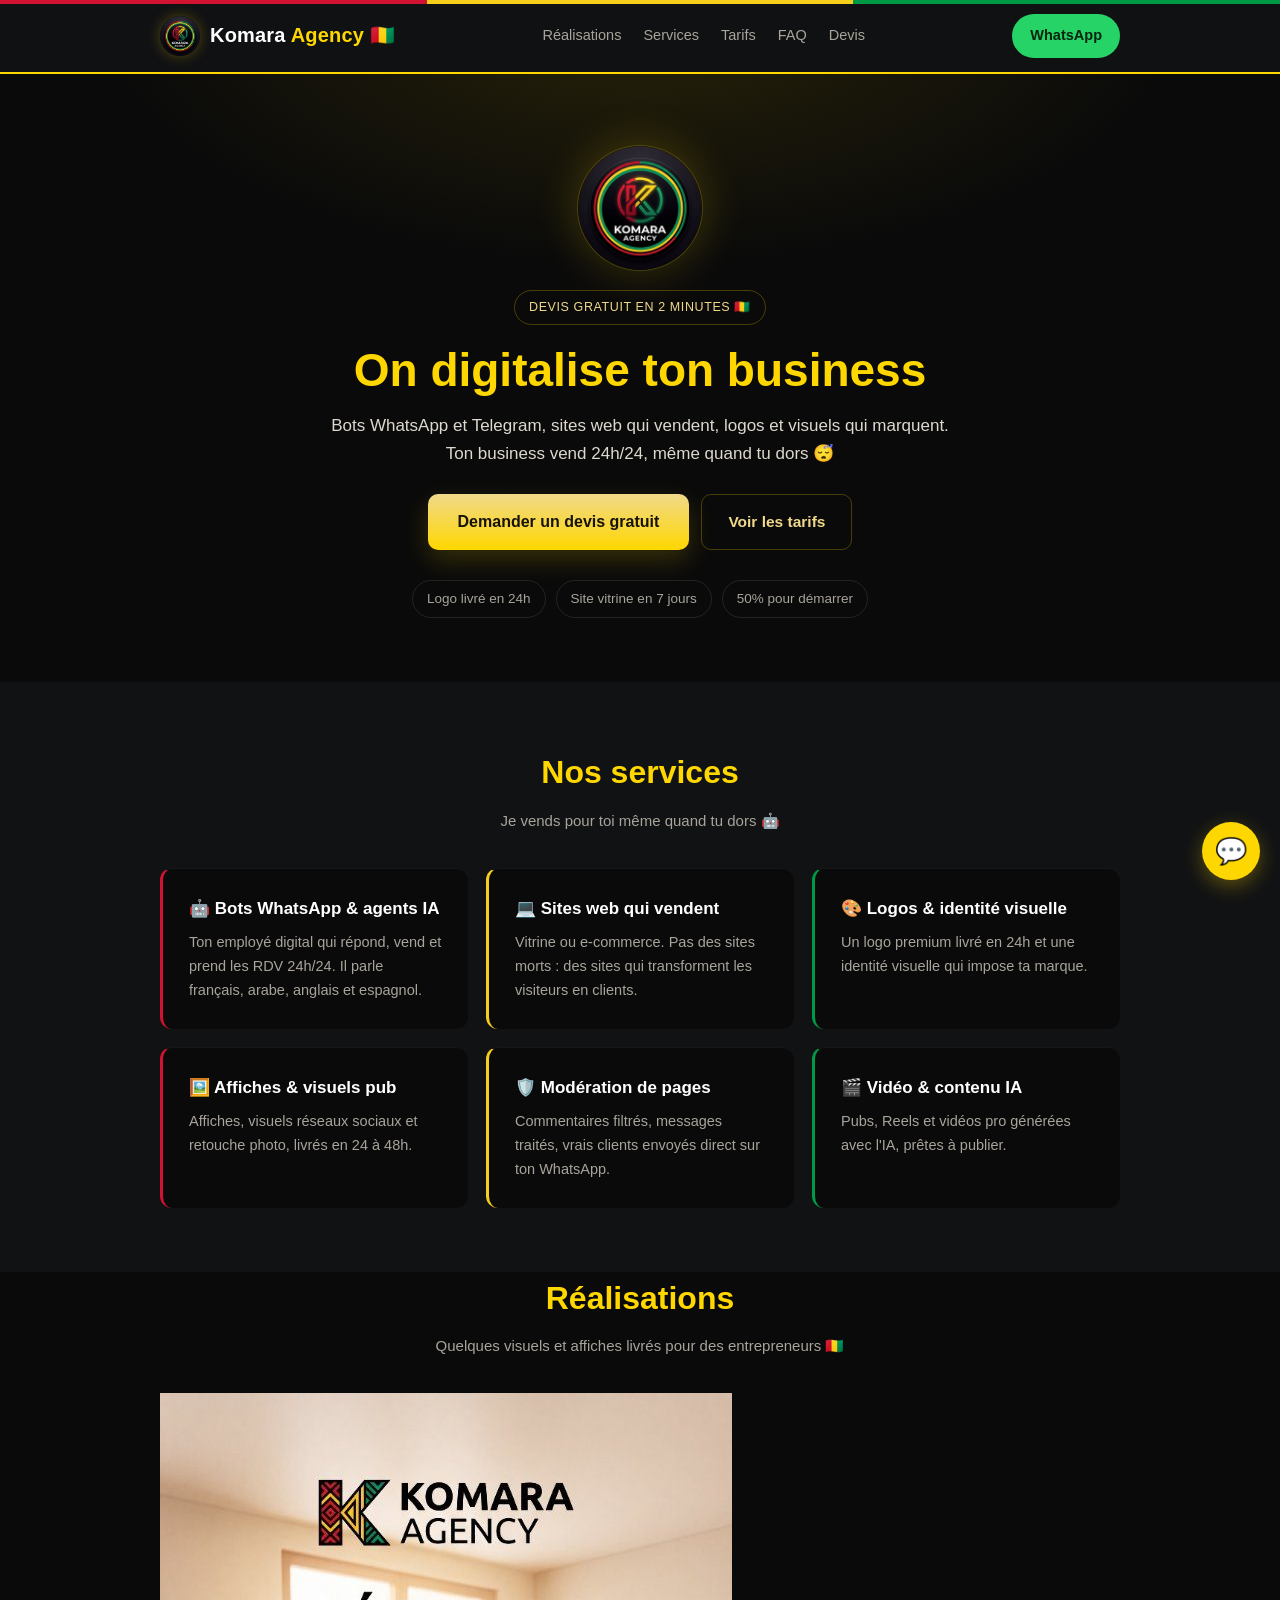
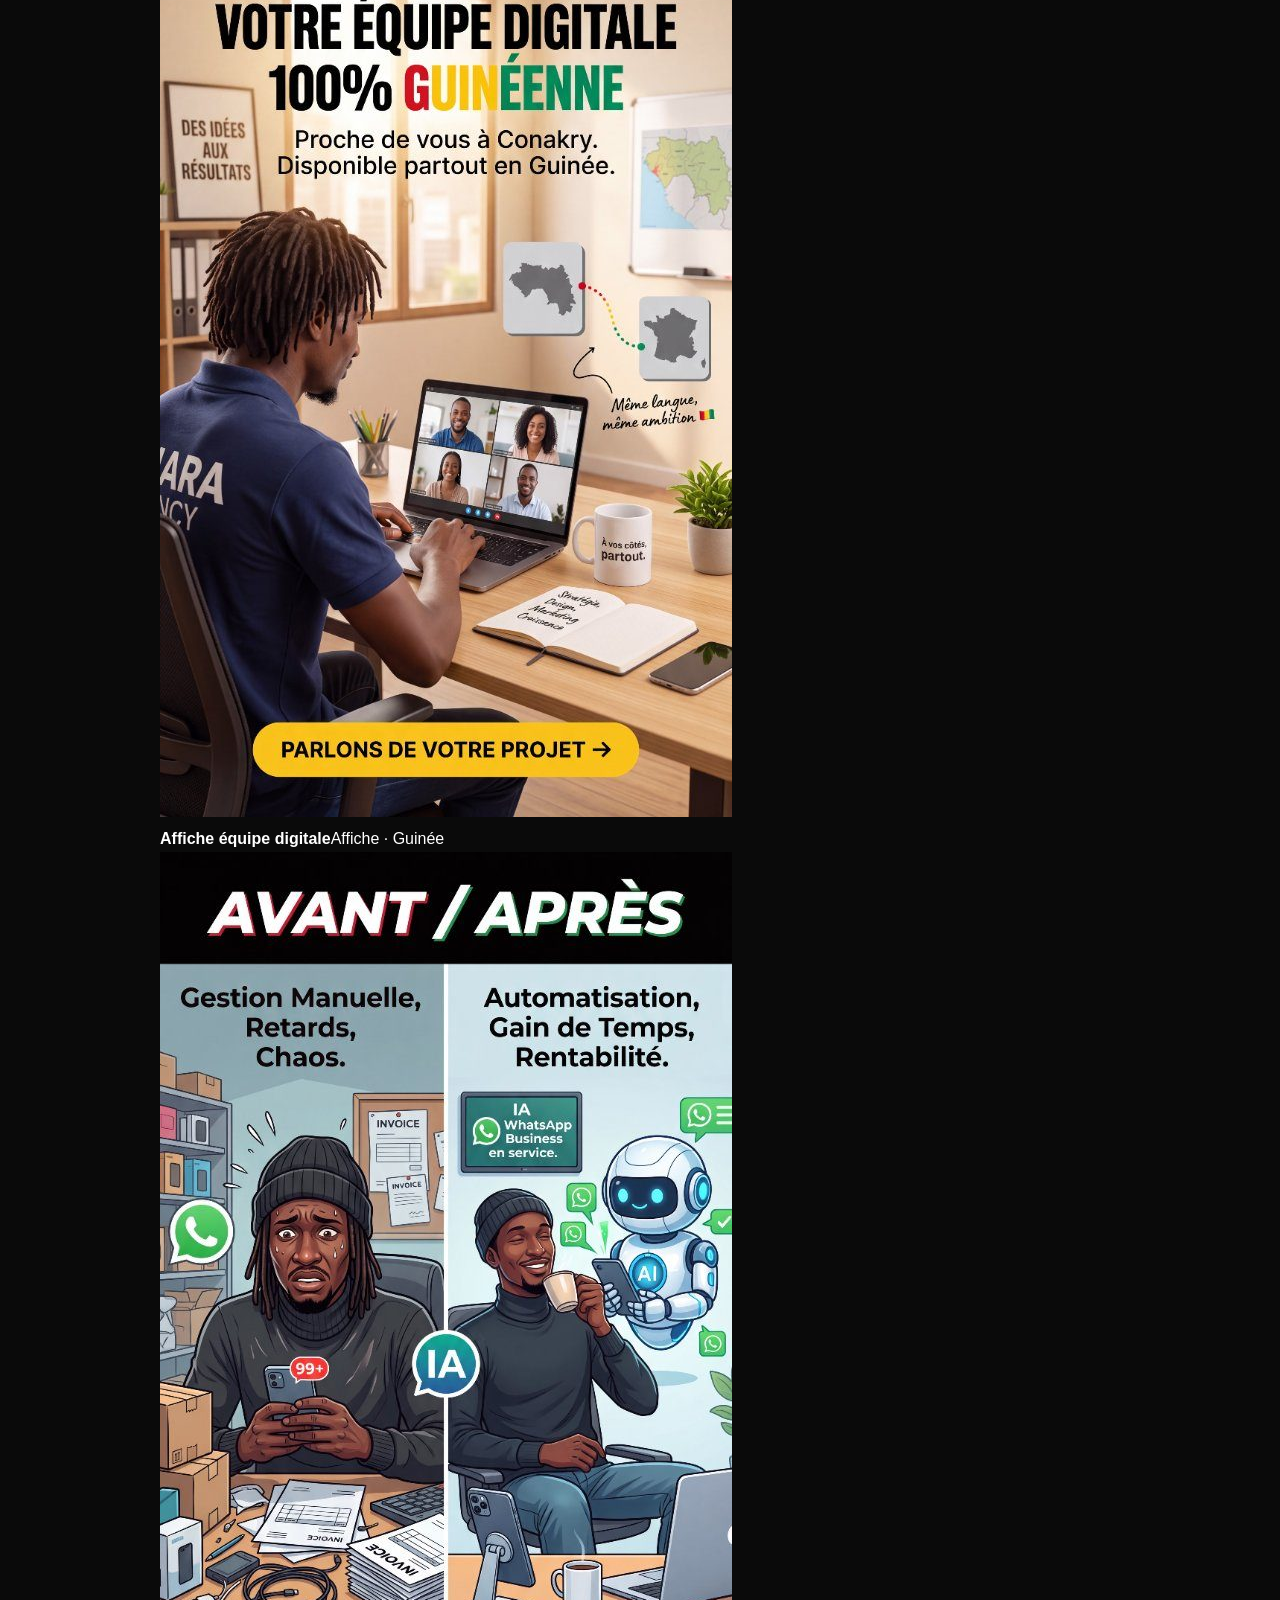
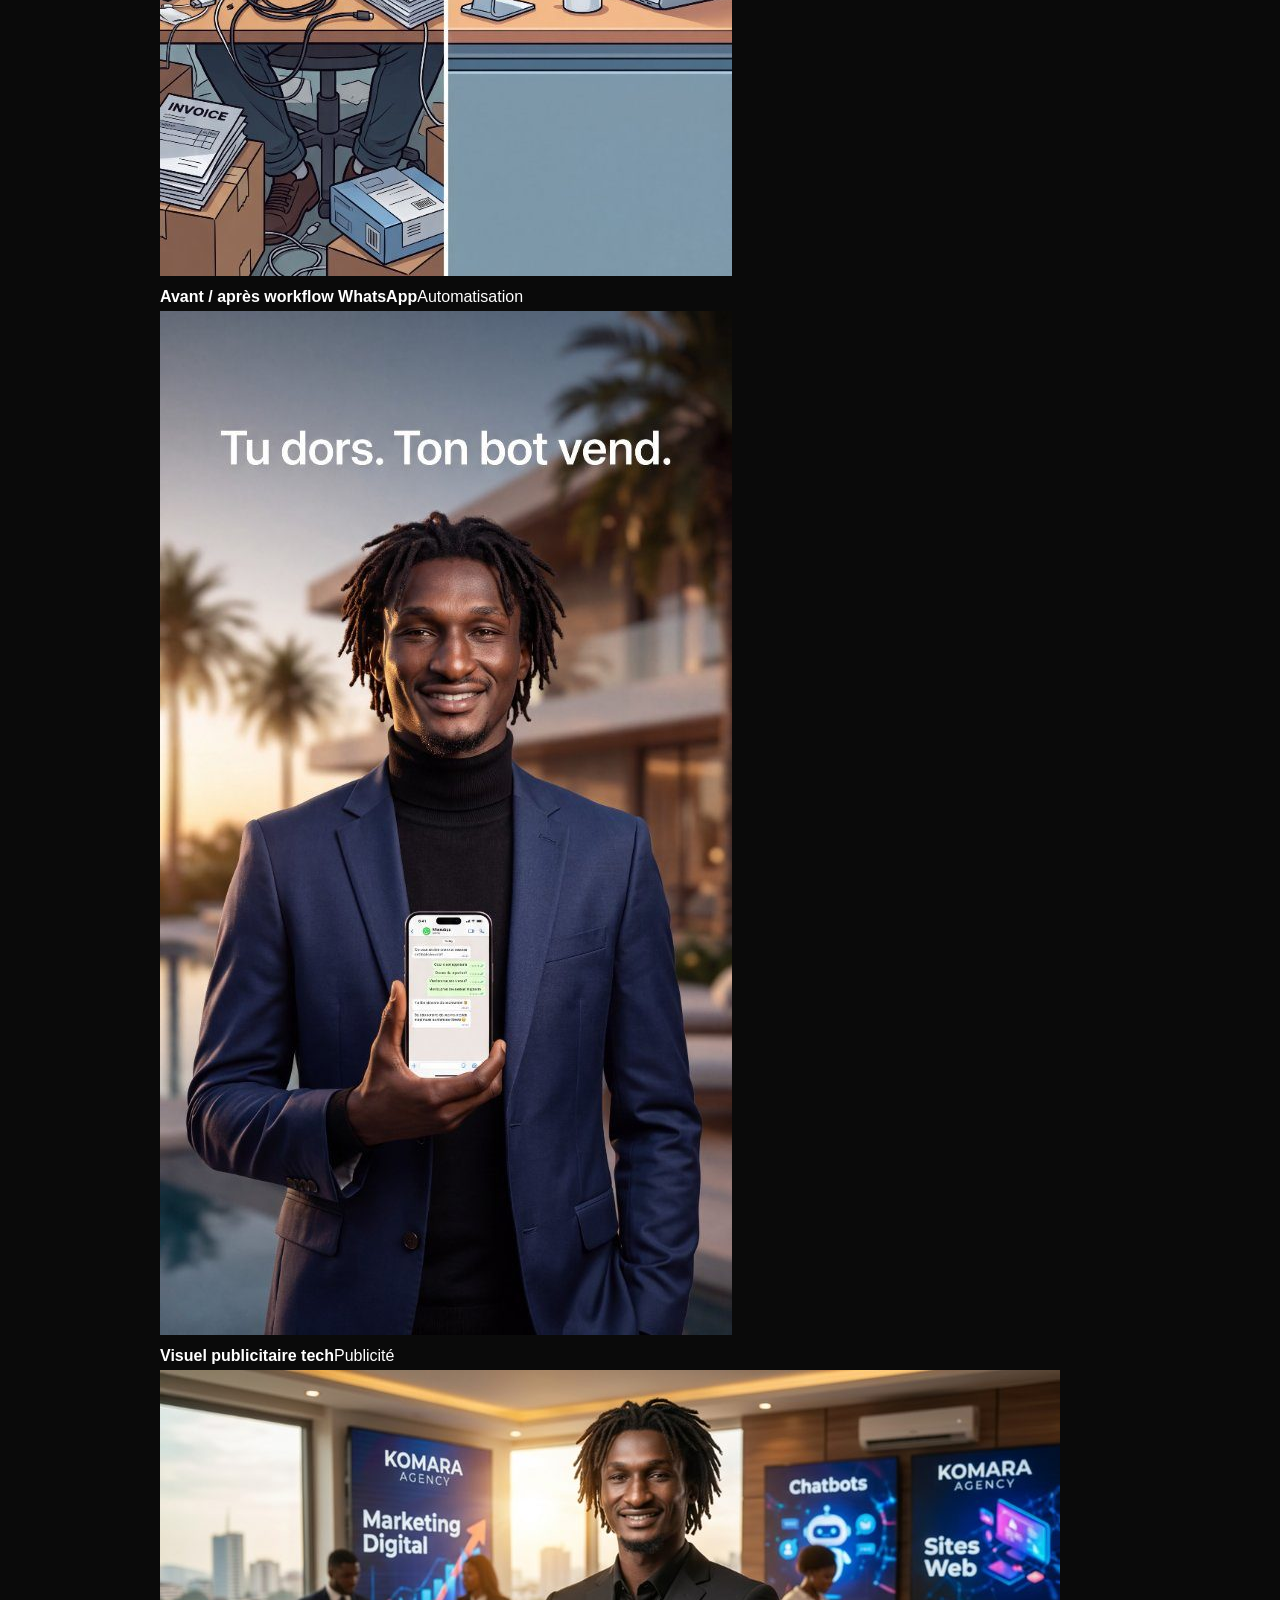
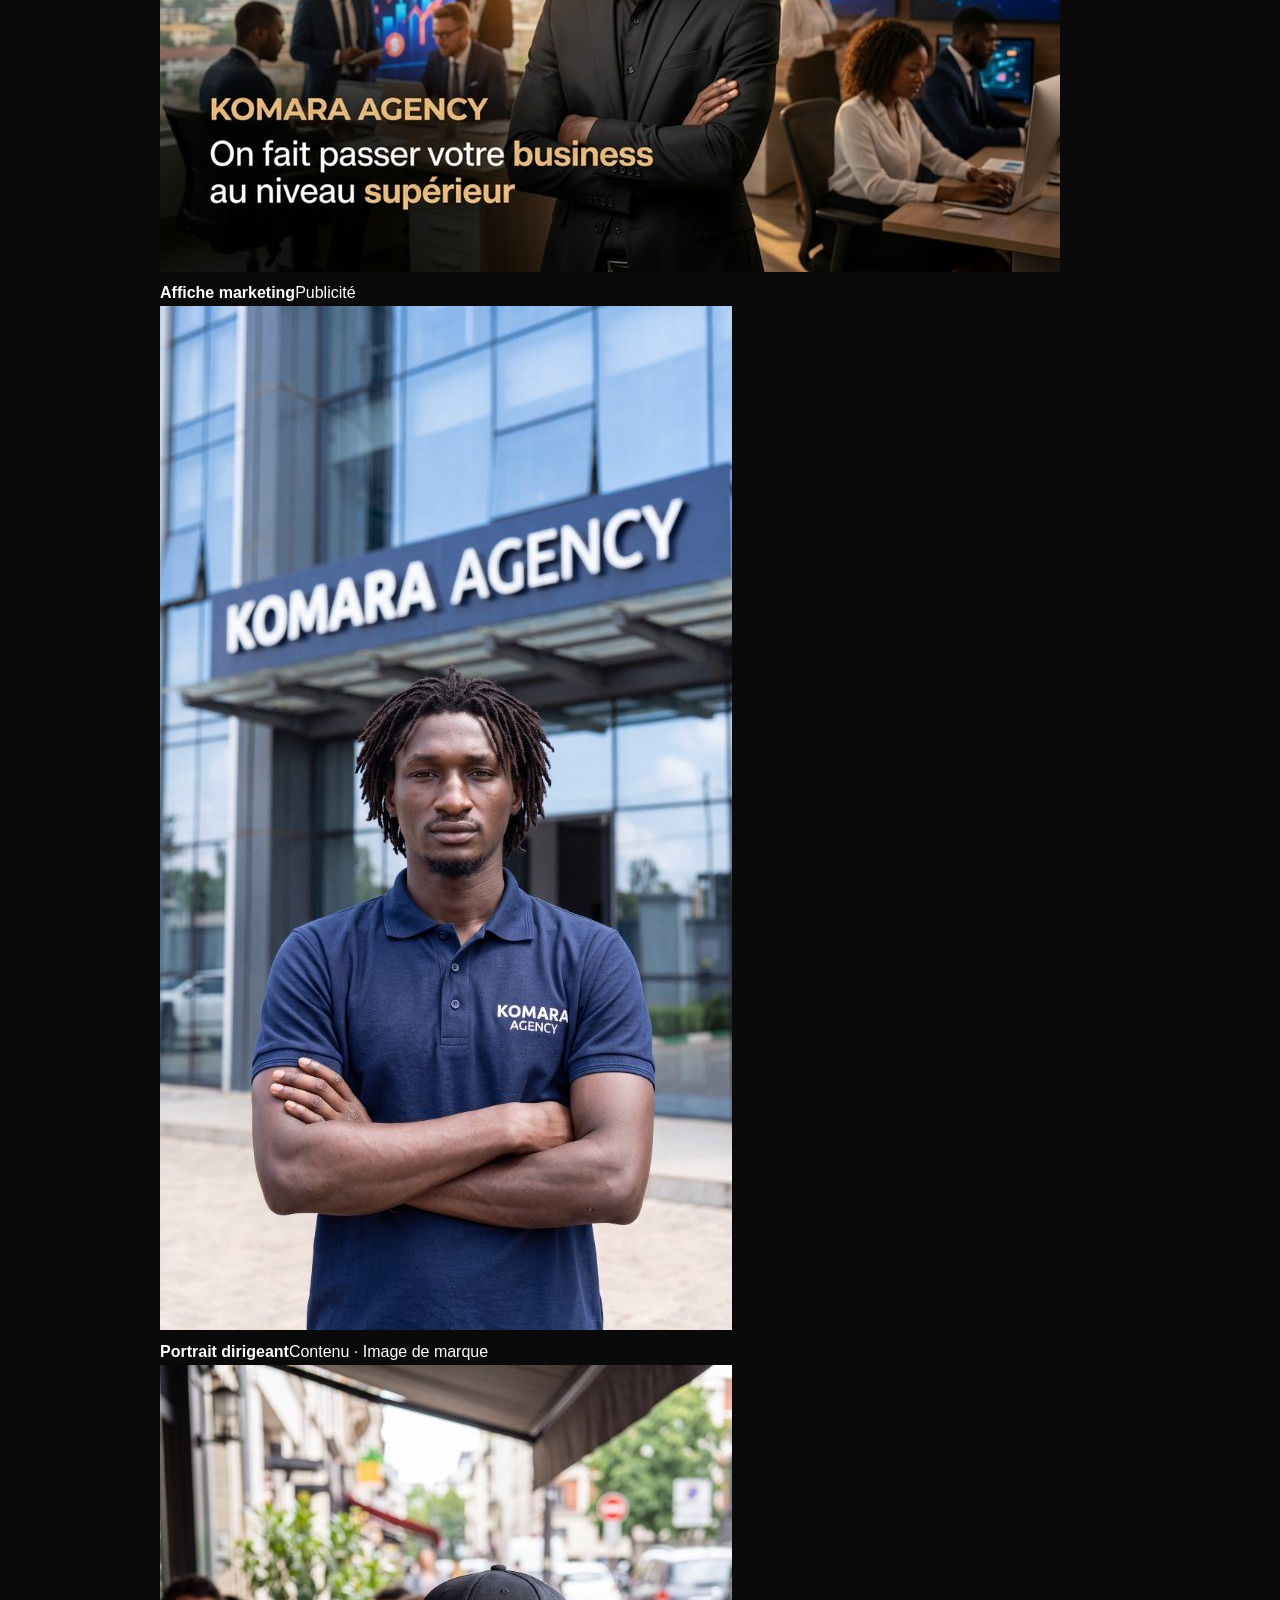
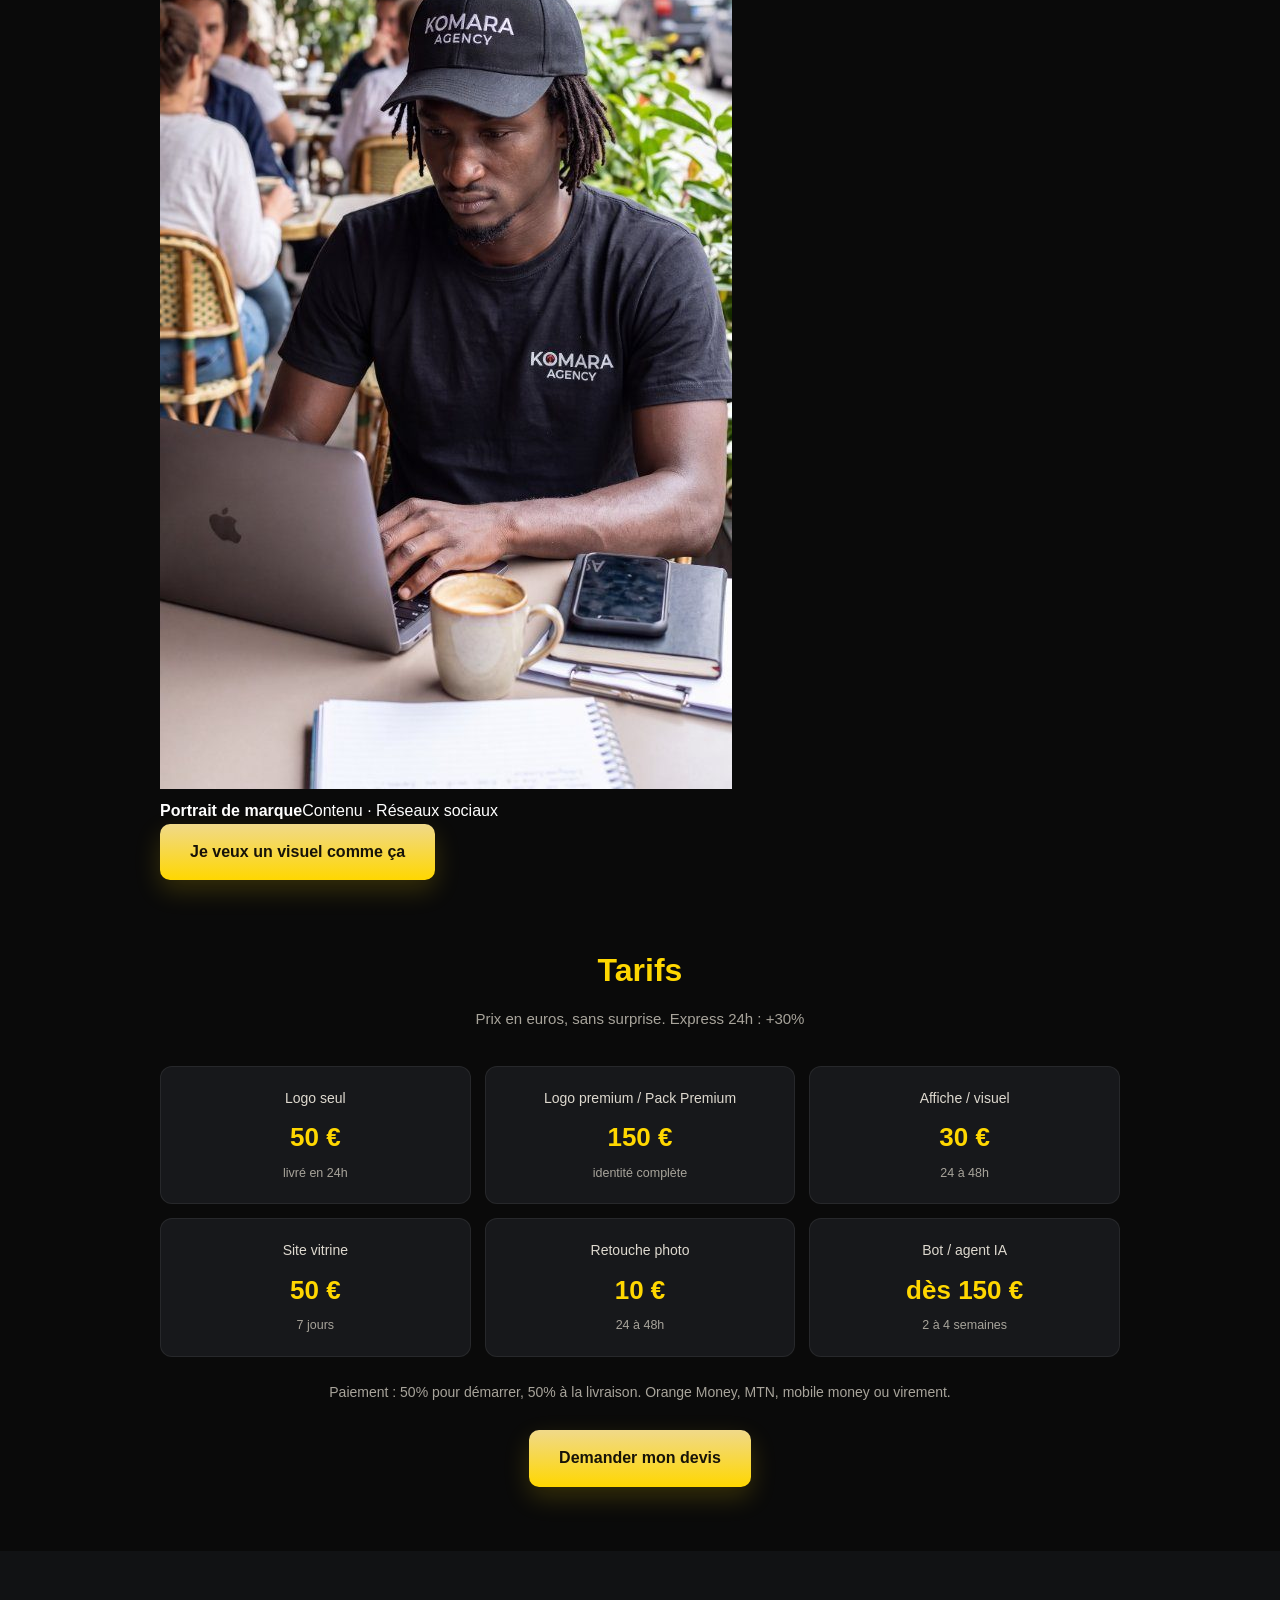
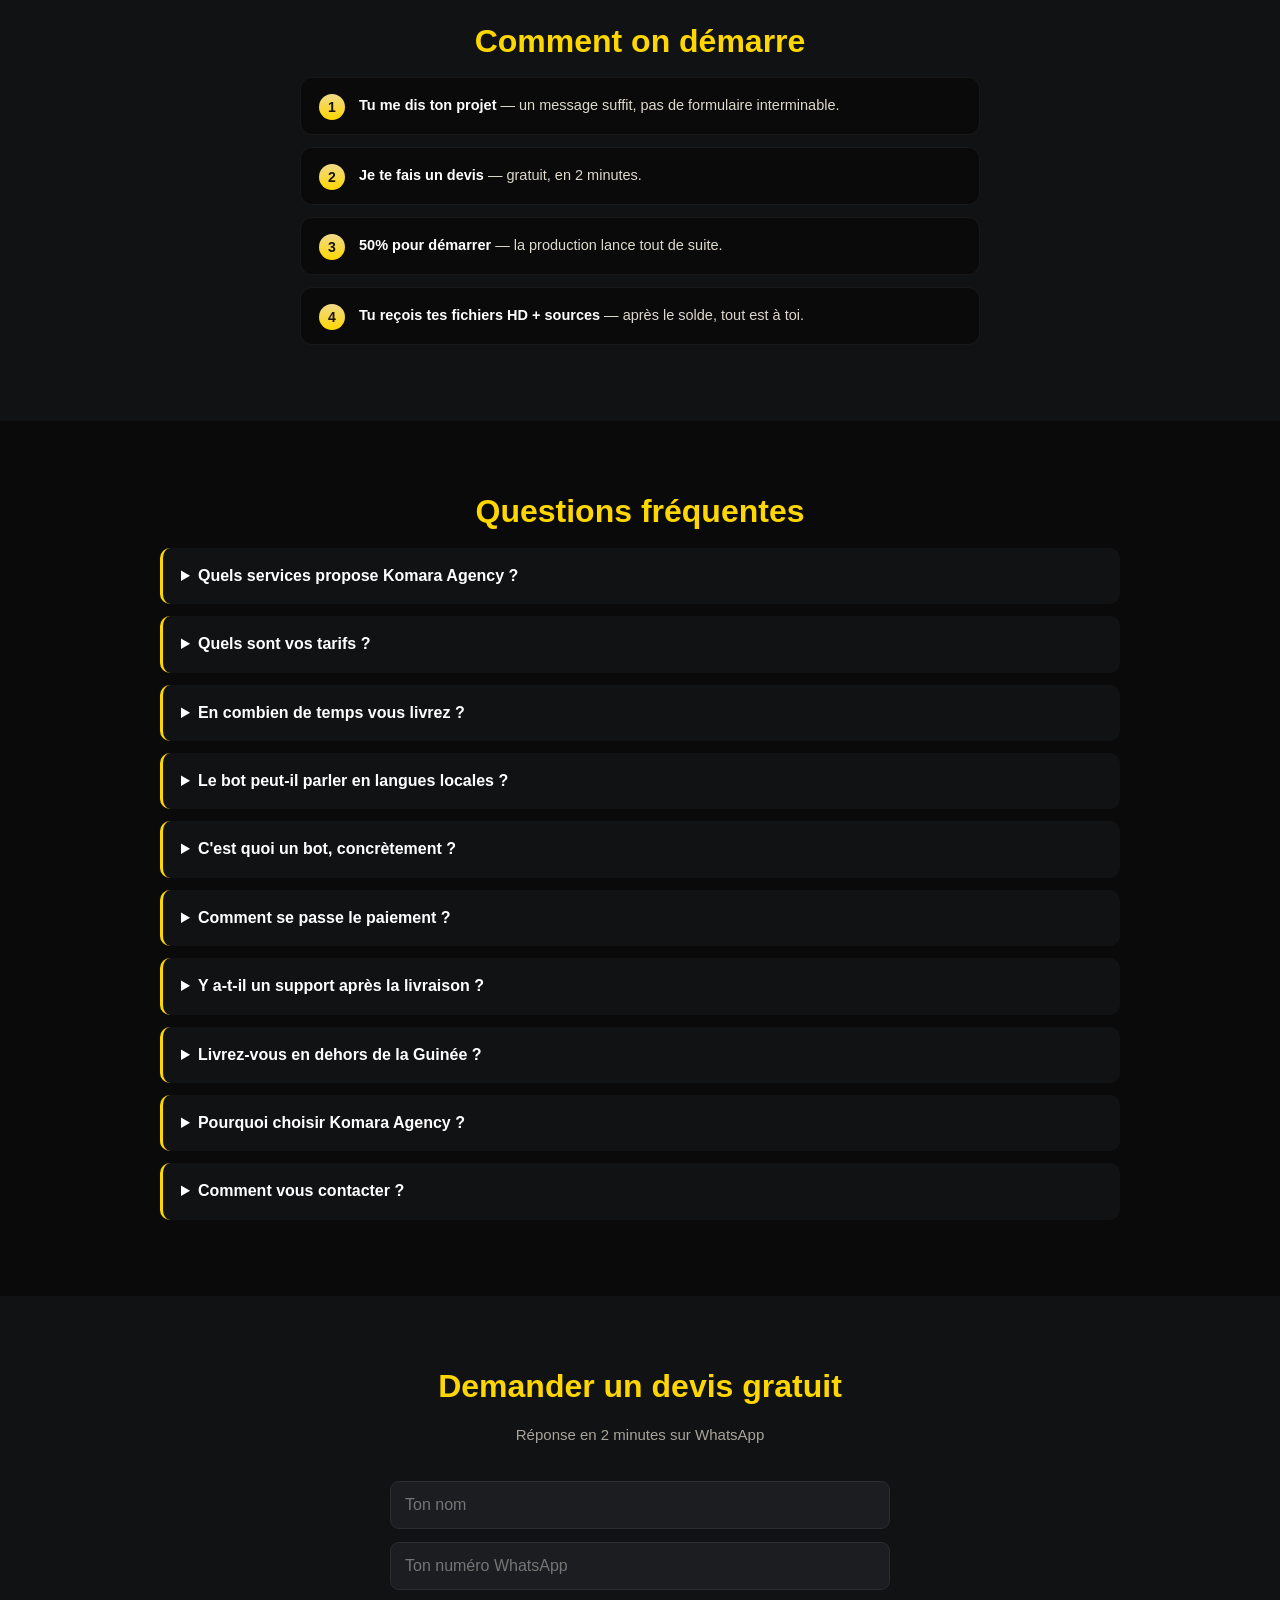
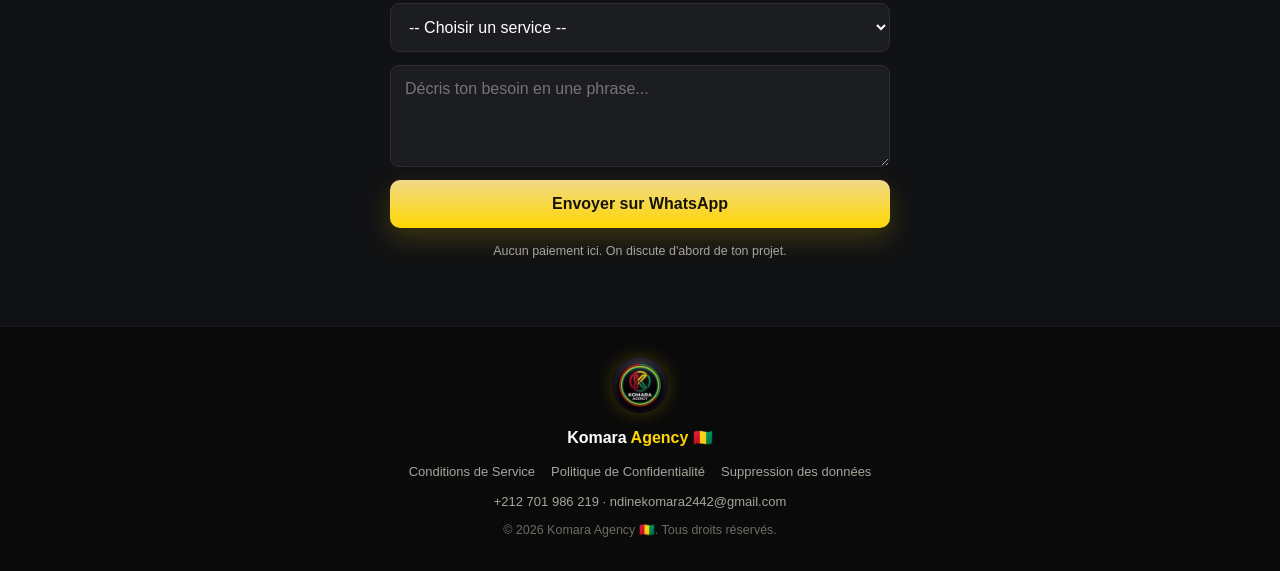
==== commit 97e7ba6a: "Section realisations + SEO (canonical, OG, keywords)" ====
--- a/index.html
+++ b/index.html
@@ -8,15 +8,17 @@
   <meta property="og:title" content="Komara Agency 🇬🇳 | Bots WhatsApp, Sites web, Design">
   <meta property="og:description" content="On transforme ton business en machine de vente automatique. Bots 24h/24, sites, logos et visuels.">
   <meta property="og:type" content="website">
-  <link rel="canonical" href="https://komaraagency.github.io/komara-agency-site/">
-  <meta property="og:url" content="https://komaraagency.github.io/komara-agency-site/">
-  <meta property="og:image" content="https://komaraagency.github.io/komara-agency-site/assets/logo-256.png">
-  <meta property="og:locale" content="fr_FR">
-  <meta name="twitter:card" content="summary_large_image">
-  <meta name="theme-color" content="#171308">
   <link rel="icon" type="image/png" sizes="64x64" href="assets/favicon-64.png">
   <link rel="icon" type="image/png" sizes="256x256" href="assets/logo-256.png">
   <link rel="apple-touch-icon" href="assets/apple-touch-icon.png">
+  <link rel="canonical" href="https://komaraagency.github.io/komara-agency-site/">
+  <meta name="robots" content="index, follow">
+  <meta name="keywords" content="bot WhatsApp Guinée, création site web Conakry, agence digitale Guinée, chatbot WhatsApp, logo Guinée, Komara Agency">
+  <meta property="og:image" content="https://komaraagency.github.io/komara-agency-site/assets/og-image.jpg">
+  <meta property="og:url" content="https://komaraagency.github.io/komara-agency-site/">
+  <meta property="og:locale" content="fr_FR">
+  <meta name="twitter:card" content="summary_large_image">
+  <meta name="twitter:image" content="https://komaraagency.github.io/komara-agency-site/assets/og-image.jpg">
   <link rel="stylesheet" href="style.css">
   <script type="application/ld+json">
   {
@@ -24,13 +26,9 @@
     "@type": "ProfessionalService",
     "name": "Komara Agency",
     "description": "Agence digitale : bots WhatsApp et agents IA, sites web, logos et visuels.",
-    "url": "https://komaraagency.github.io/komara-agency-site/",
-    "image": "https://komaraagency.github.io/komara-agency-site/assets/logo-256.png",
-    "priceRange": "10 € - 550 €",
     "telephone": "+212701986219",
     "email": "ndinekomara2442@gmail.com",
     "areaServed": "Guinée, Afrique, monde",
-    "sameAs": ["https://www.facebook.com/105344997852517"],
     "address": { "@type": "PostalAddress", "addressLocality": "Casablanca", "addressCountry": "MA" }
   }
   </script>
@@ -42,8 +40,8 @@
     <div class="container header-inner">
       <a href="#" class="logo"><img src="assets/logo-128.png" alt="Logo Komara Agency" width="40" height="40" class="logo-img"><b>Komara <span>Agency</span> 🇬🇳</b></a>
       <nav class="nav">
+        <a href="#realisations">Réalisations</a>
         <a href="#services">Services</a>
-        <a href="#realisations">Réalisations</a>
         <a href="#tarifs">Tarifs</a>
         <a href="#faq">FAQ</a>
         <a href="#contact">Devis</a>
@@ -107,48 +105,37 @@
 
 
   <!-- REALISATIONS -->
-  <section id="realisations" class="realisations">
+  <section id="realisations" class="portfolio">
     <div class="container">
       <h2>Réalisations</h2>
-      <p class="section-sub">Des visuels qui vendent, pas juste des images jolies ✨</p>
-      <div class="gallery">
-        <figure class="gal-item">
-          <img src="assets/realisations/affiche-equipe-digitale.jpg" alt="Affiche Komara Agency équipe digitale" loading="lazy" width="572" height="1024">
-          <figcaption><b>Affiche équipe digitale</b><span>Affiche réseaux sociaux</span></figcaption>
-        </figure>
-        <figure class="gal-item">
-          <img src="assets/realisations/workflow-whatsapp-avant-apres.jpg" alt="Avant après automatisation WhatsApp" loading="lazy" width="572" height="1024">
-          <figcaption><b>Automatisation WhatsApp</b><span>Avant / après</span></figcaption>
-        </figure>
-        <figure class="gal-item">
-          <img src="assets/realisations/visuel-pub-entrepreneur.jpg" alt="Visuel publicitaire entrepreneur" loading="lazy" width="572" height="1024">
-          <figcaption><b>Visuel publicitaire</b><span>Création réseaux sociaux</span></figcaption>
-        </figure>
-        <figure class="gal-item">
-          <img src="assets/realisations/affiche-marketing-executive.jpg" alt="Affiche marketing exécutive" loading="lazy" width="1024" height="572">
-          <figcaption><b>Affiche marketing</b><span>Design premium</span></figcaption>
-        </figure>
-        <figure class="gal-item">
-          <img src="assets/realisations/portrait-entrepreneur.jpg" alt="Portrait entrepreneur retouché" loading="lazy" width="572" height="1024">
-          <figcaption><b>Portrait entrepreneur</b><span>Retouche photo pro</span></figcaption>
+      <p class="section-sub">Quelques visuels et affiches livrés pour des entrepreneurs 🇬🇳</p>
+      <div class="portfolio-grid">
+        <figure class="pf">
+          <img src="assets/portfolio/affiche-equipe-digitale.jpg" alt="Affiche présentant une équipe digitale guinéenne" loading="lazy" width="572" height="1024">
+          <figcaption><b>Affiche équipe digitale</b><span>Affiche · Guinée</span></figcaption>
+        </figure>
+        <figure class="pf">
+          <img src="assets/portfolio/avant-apres-whatsapp.jpg" alt="Visuel avant et après un workflow WhatsApp automatisé" loading="lazy" width="572" height="1024">
+          <figcaption><b>Avant / après workflow WhatsApp</b><span>Automatisation</span></figcaption>
+        </figure>
+        <figure class="pf">
+          <img src="assets/portfolio/visuel-pub-tech.jpg" alt="Visuel publicitaire pour une offre tech haut de gamme" loading="lazy" width="572" height="1024">
+          <figcaption><b>Visuel publicitaire tech</b><span>Publicité</span></figcaption>
+        </figure>
+        <figure class="pf">
+          <img src="assets/portfolio/affiche-marketing.jpg" alt="Affiche marketing pour un dirigeant" loading="lazy" width="900" height="502">
+          <figcaption><b>Affiche marketing</b><span>Publicité</span></figcaption>
+        </figure>
+        <figure class="pf">
+          <img src="assets/portfolio/portrait-dirigeant.jpg" alt="Portrait professionnel d'un dirigeant au bureau" loading="lazy" width="572" height="1024">
+          <figcaption><b>Portrait dirigeant</b><span>Contenu · Image de marque</span></figcaption>
+        </figure>
+        <figure class="pf">
+          <img src="assets/portfolio/portrait-marque.jpg" alt="Portrait de marque d'un entrepreneur au travail" loading="lazy" width="572" height="1024">
+          <figcaption><b>Portrait de marque</b><span>Contenu · Réseaux sociaux</span></figcaption>
         </figure>
       </div>
-      <a href="#contact" class="btn-principal">Je veux un visuel comme ça</a>
-    </div>
-  </section>
-
-  <!-- SECTEURS -->
-  <section class="secteurs">
-    <div class="container">
-      <p class="secteurs-titre">On travaille avec</p>
-      <ul class="secteurs-list">
-        <li>Boutiques</li>
-        <li>Restaurants</li>
-        <li>Coachs</li>
-        <li>Cliniques</li>
-        <li>Agences immobilières</li>
-        <li>Écoles</li>
-      </ul>
+      <p class="portfolio-cta"><a href="#contact" class="btn-principal">Je veux un visuel comme ça</a></p>
     </div>
   </section>
 
@@ -304,10 +291,6 @@
         <a href="https://komaraagency.github.io/komara-bot-terms/confidentialite.html" target="_blank" rel="noopener">Politique de Confidentialité</a>
         <a href="https://komaraagency.github.io/komara-bot-terms/suppression-donnees.html" target="_blank" rel="noopener">Suppression des données</a>
       </p>
-      <p class="footer-social">
-        <a href="https://www.facebook.com/105344997852517" target="_blank" rel="noopener">Facebook</a>
-        <a href="https://wa.me/212701986219" target="_blank" rel="noopener">WhatsApp</a>
-      </p>
       <p class="footer-contact">
         <a href="https://wa.me/212701986219" target="_blank" rel="noopener">+212 701 986 219</a> ·
         <a href="mailto:ndinekomara2442@gmail.com">ndinekomara2442@gmail.com</a>
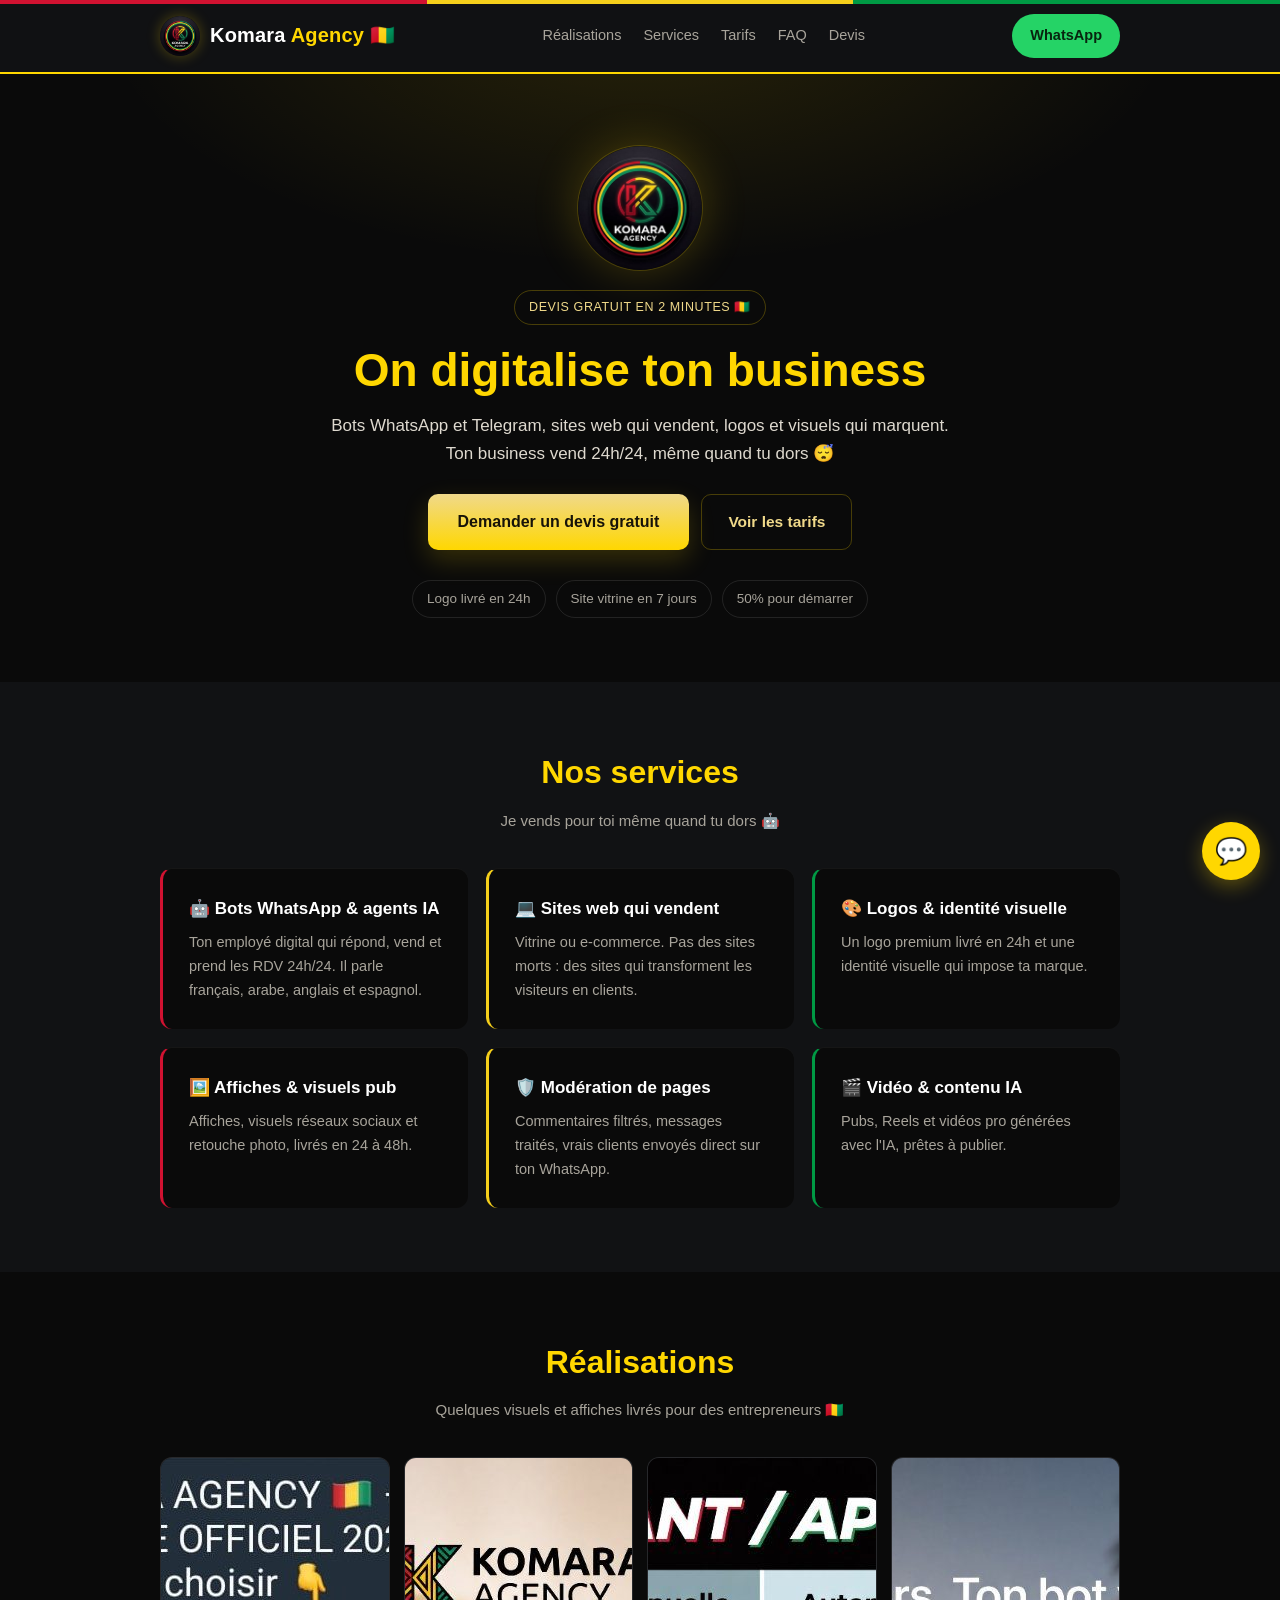
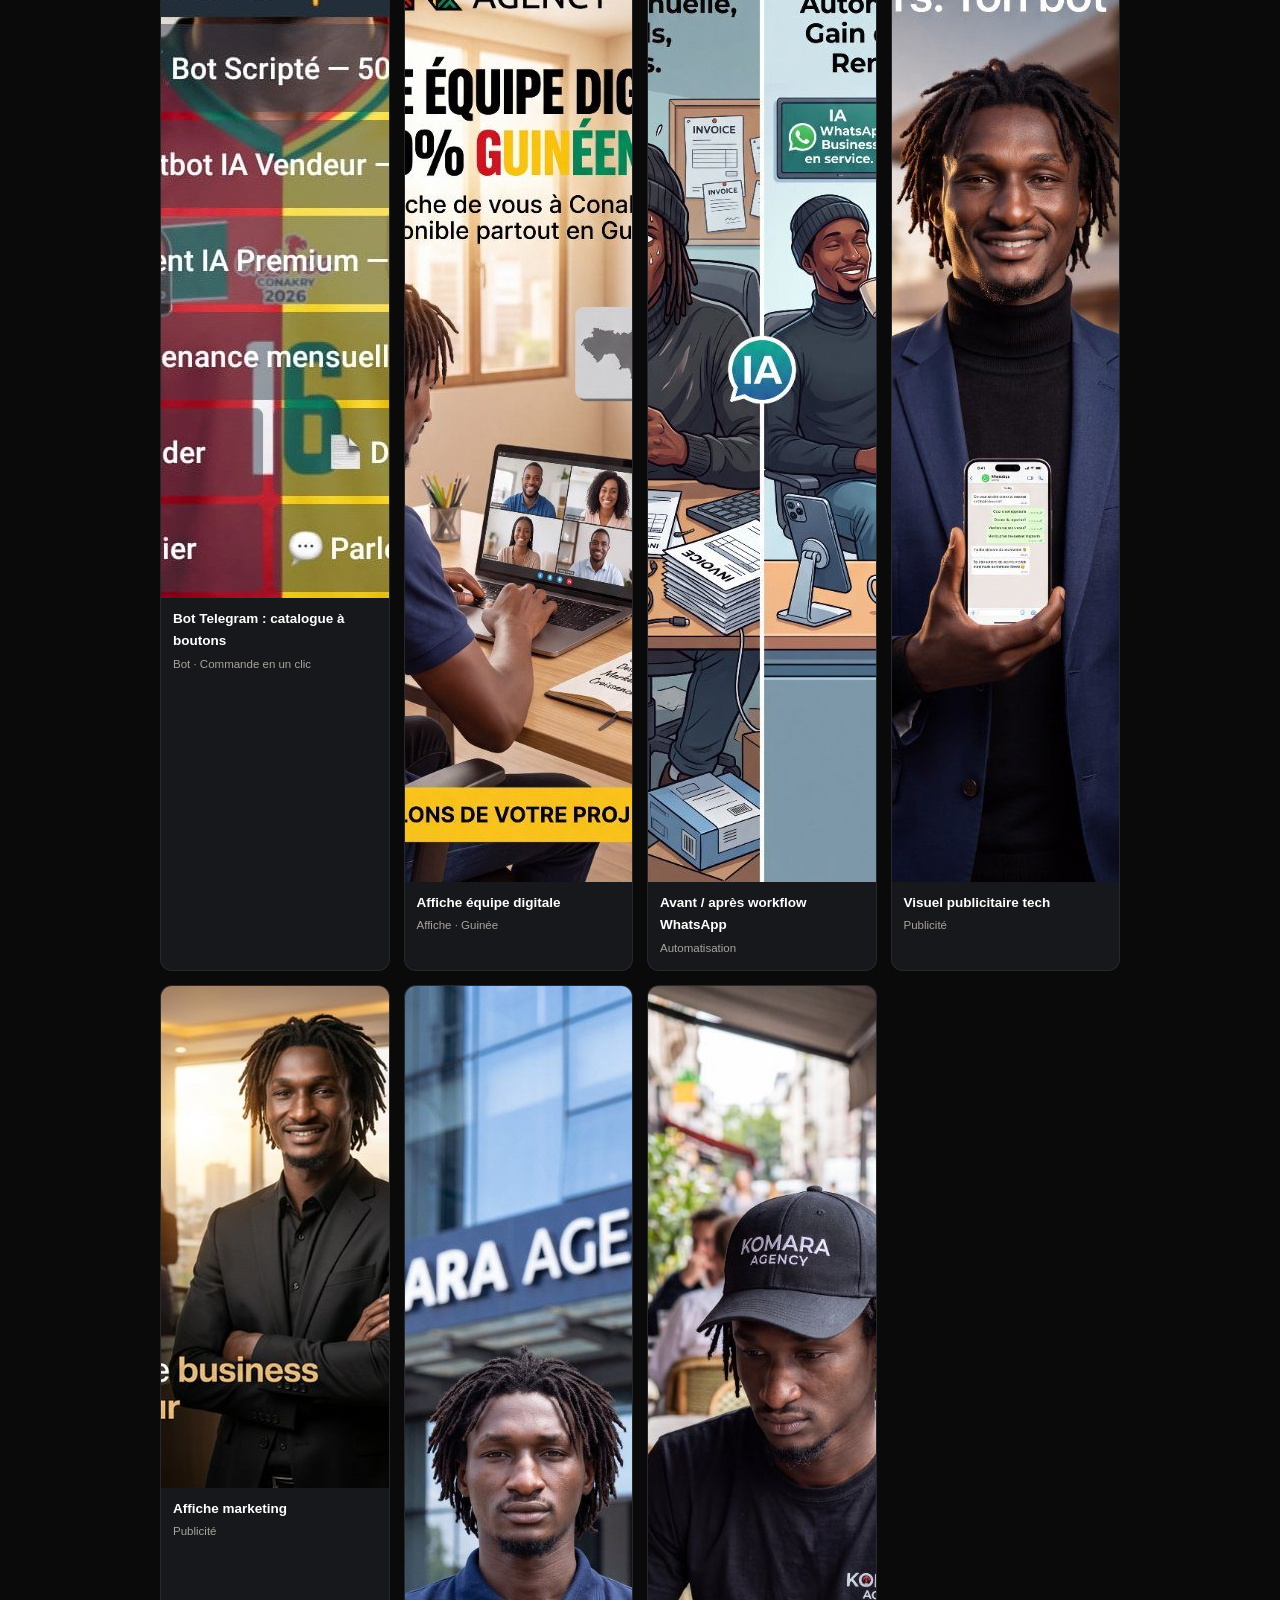
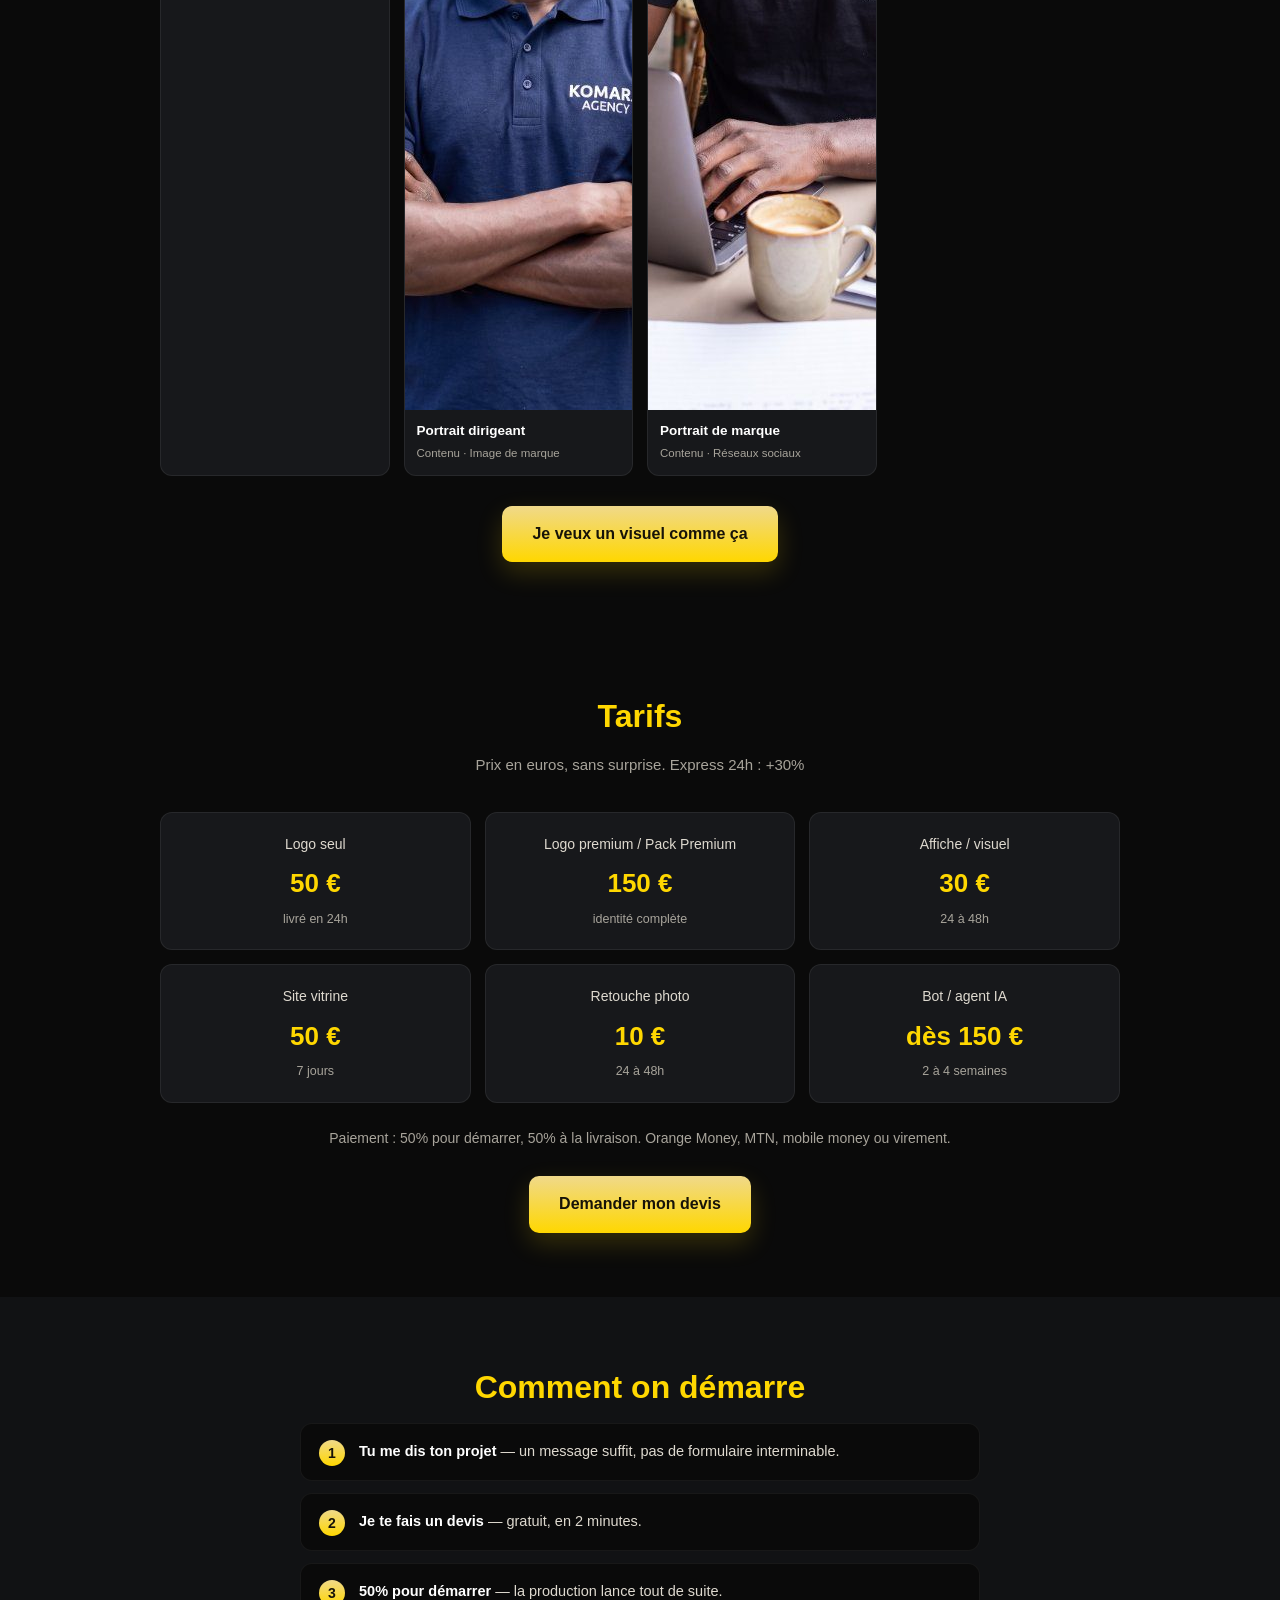
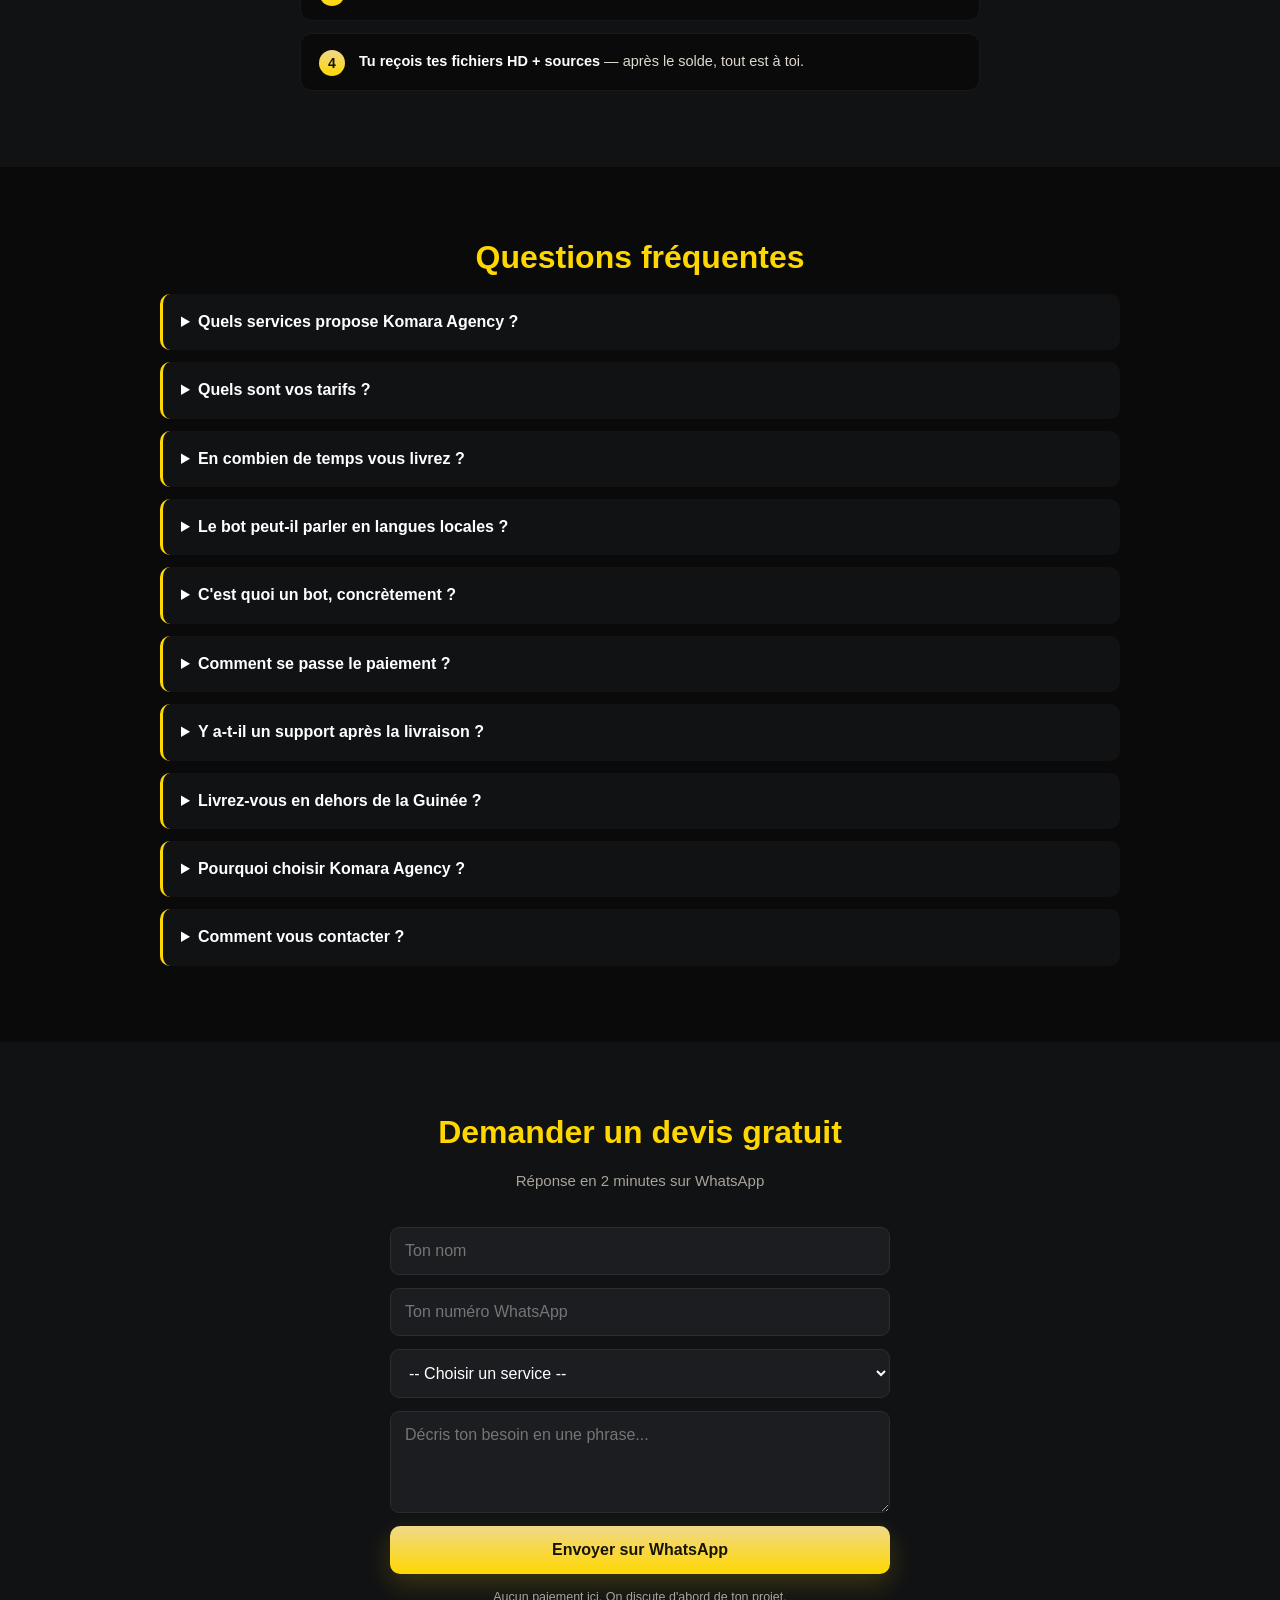
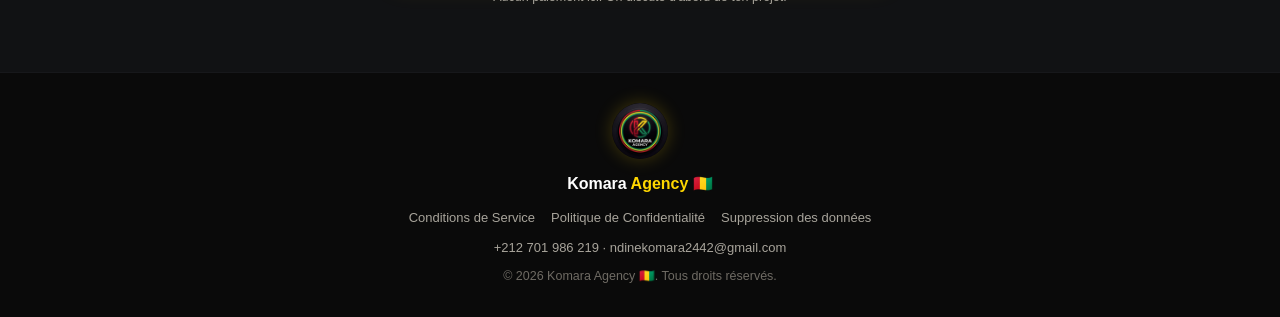
==== commit 7074275a: "Portfolio : ajout du bot catalogue Telegram" ====
--- a/index.html
+++ b/index.html
@@ -111,6 +111,10 @@
       <p class="section-sub">Quelques visuels et affiches livrés pour des entrepreneurs 🇬🇳</p>
       <div class="portfolio-grid">
         <figure class="pf">
+          <img src="assets/portfolio/bot-catalogue-telegram.jpg" alt="Catalogue officiel Komara Agency dans un bot Telegram avec boutons de commande" loading="lazy" width="690" height="740">
+          <figcaption><b>Bot Telegram : catalogue à boutons</b><span>Bot · Commande en un clic</span></figcaption>
+        </figure>
+        <figure class="pf">
           <img src="assets/portfolio/affiche-equipe-digitale.jpg" alt="Affiche présentant une équipe digitale guinéenne" loading="lazy" width="572" height="1024">
           <figcaption><b>Affiche équipe digitale</b><span>Affiche · Guinée</span></figcaption>
         </figure>
--- a/style.css
+++ b/style.css
@@ -125,6 +125,23 @@
 .card h3 { font-size: 17px; margin-bottom: 8px; }
 .card p { color: var(--texte-doux); font-size: 14.5px; }
 
+/* ---------- REALISATIONS ---------- */
+.portfolio { padding: 64px 20px; }
+.portfolio-grid { display: grid; grid-template-columns: repeat(auto-fit, minmax(190px, 1fr)); gap: 14px; }
+.pf {
+  margin: 0; background: var(--gris-2); border: 1px solid rgba(255, 255, 255, .07);
+  border-radius: var(--radius); overflow: hidden;
+}
+.pf img { display: block; width: 100%; aspect-ratio: 4 / 5; object-fit: cover; }
+.pf figcaption { padding: 10px 12px 12px; }
+.pf figcaption b { display: block; font-size: 13.5px; color: #fff; font-weight: 700; }
+.pf figcaption span { display: block; font-size: 11.5px; color: var(--texte-doux); margin-top: 2px; }
+.portfolio-cta { text-align: center; margin-top: 30px; }
+@media (max-width: 560px) {
+  .portfolio-grid { grid-template-columns: repeat(2, 1fr); gap: 10px; }
+  .pf figcaption b { font-size: 12.5px; }
+}
+
 /* ---------- TARIFS ---------- */
 .tarifs { padding: 64px 20px; }
 .tarifs-grid { display: grid; grid-template-columns: repeat(auto-fit, minmax(230px, 1fr)); gap: 14px; }
@@ -216,47 +233,3 @@
 .footer-liens a:hover, .footer-contact a:hover { color: var(--or); }
 .footer-contact { font-size: 13px; color: var(--texte-doux); margin-bottom: 8px; }
 .footer-copy { font-size: 12.5px; color: #6f6b64; }
-
-/* ---------- REALISATIONS ---------- */
-.realisations { padding: 72px 0; }
-.gallery {
-  display: grid;
-  grid-template-columns: repeat(auto-fit, minmax(180px, 1fr));
-  gap: 16px;
-  margin: 32px 0 28px;
-}
-.gal-item {
-  margin: 0;
-  background: #1d1b16;
-  border: 1px solid #2a2b30;
-  border-radius: 14px;
-  overflow: hidden;
-  transition: transform .25s ease, border-color .25s ease;
-}
-.gal-item:hover { transform: translateY(-4px); border-color: #f5cf1b; }
-.gal-item img {
-  width: 100%;
-  aspect-ratio: 3 / 4;
-  object-fit: cover;
-  display: block;
-}
-.gal-item figcaption {
-  padding: 12px 14px;
-  display: flex;
-  flex-direction: column;
-  gap: 2px;
-}
-.gal-item figcaption b { color: #f1efe9; font-size: 15px; }
-.gal-item figcaption span { color: #a8a49b; font-size: 13px; }
-.realisations .btn-principal { display: inline-block; }
-
-/* ---------- SECTEURS ---------- */
-.secteurs { padding: 36px 0 20px; border-top: 1px solid #2a2b30; border-bottom: 1px solid #2a2b30; }
-.secteurs-titre { text-align: center; color: #a8a49b; font-size: 14px; letter-spacing: .08em; text-transform: uppercase; margin-bottom: 14px; }
-.secteurs-list { display: flex; flex-wrap: wrap; justify-content: center; gap: 10px 18px; list-style: none; padding: 0; margin: 0; }
-.secteurs-list li { color: #ded9cf; font-size: 15px; }
-
-/* ---------- FOOTER SOCIAL ---------- */
-.footer-social { display: flex; justify-content: center; gap: 18px; margin: 10px 0 6px; }
-.footer-social a { color: #f5cf1b; text-decoration: none; font-weight: 600; }
-.footer-social a:hover { text-decoration: underline; }
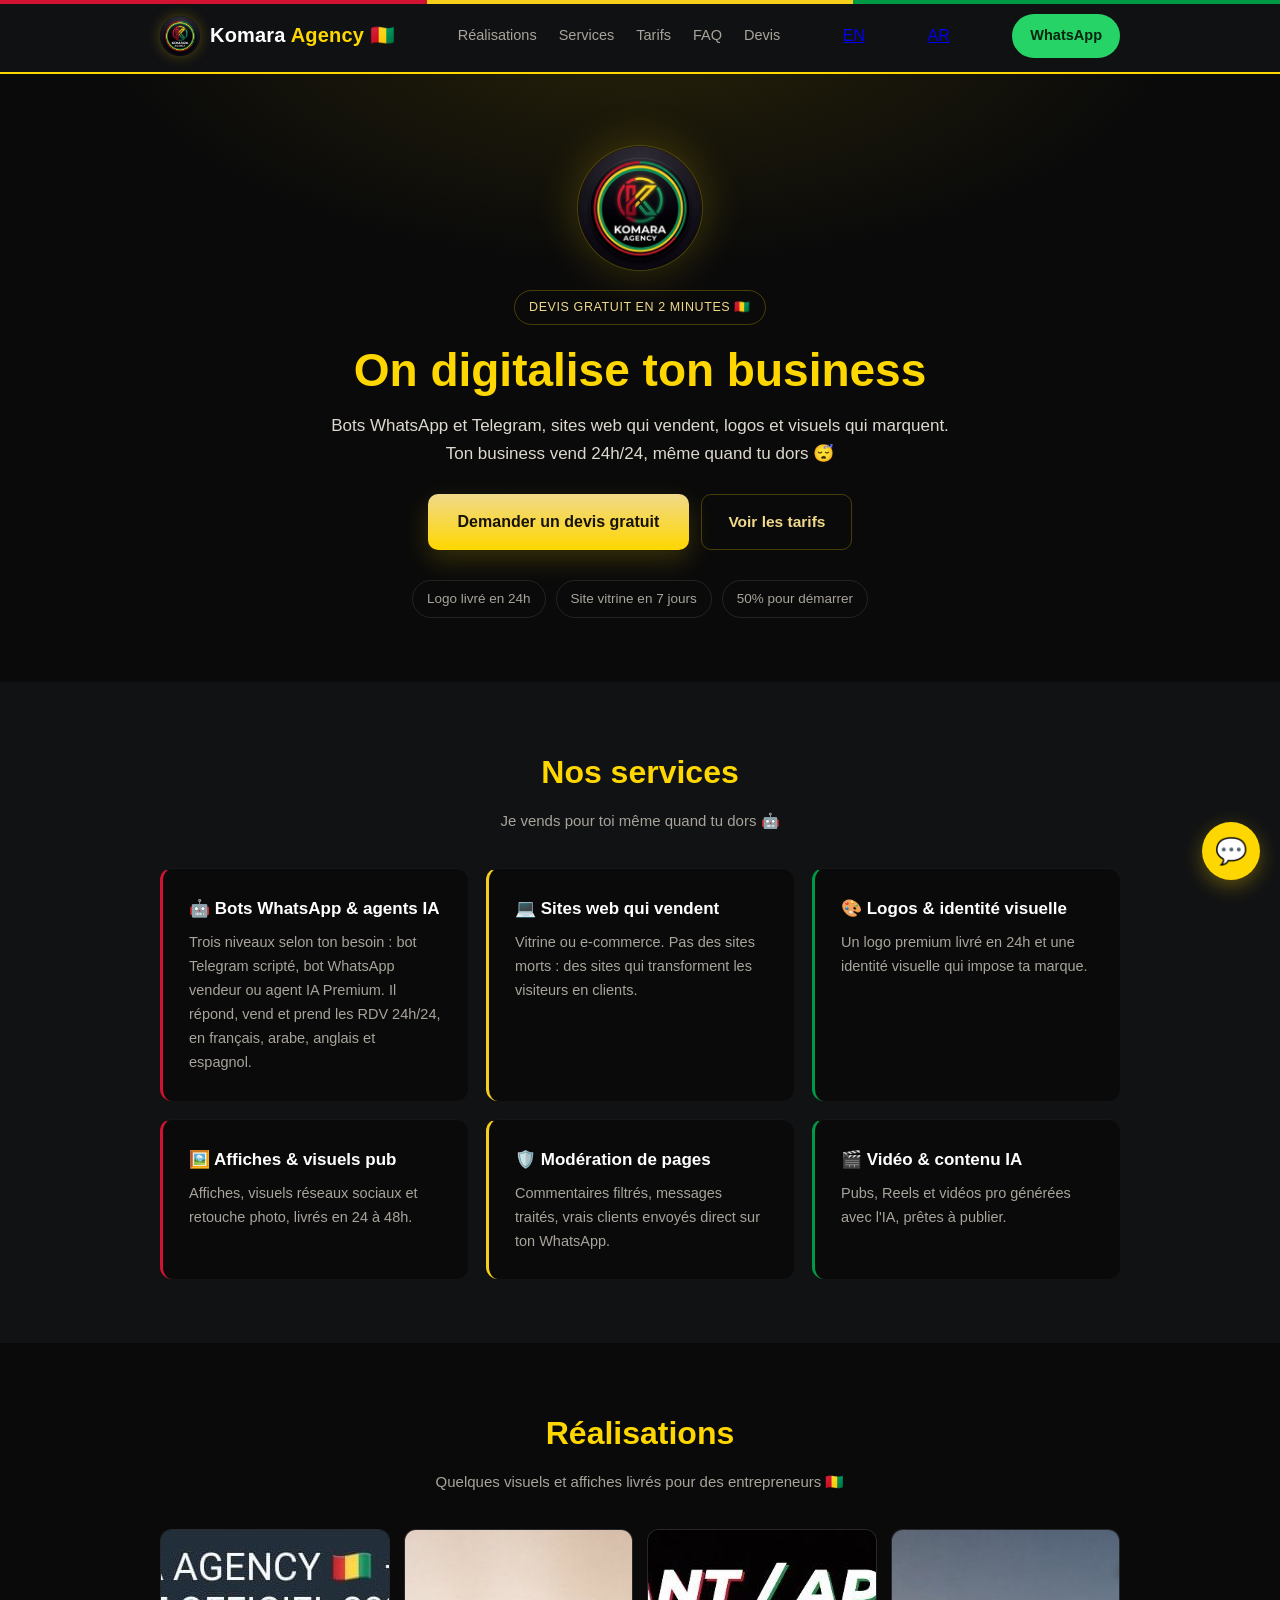
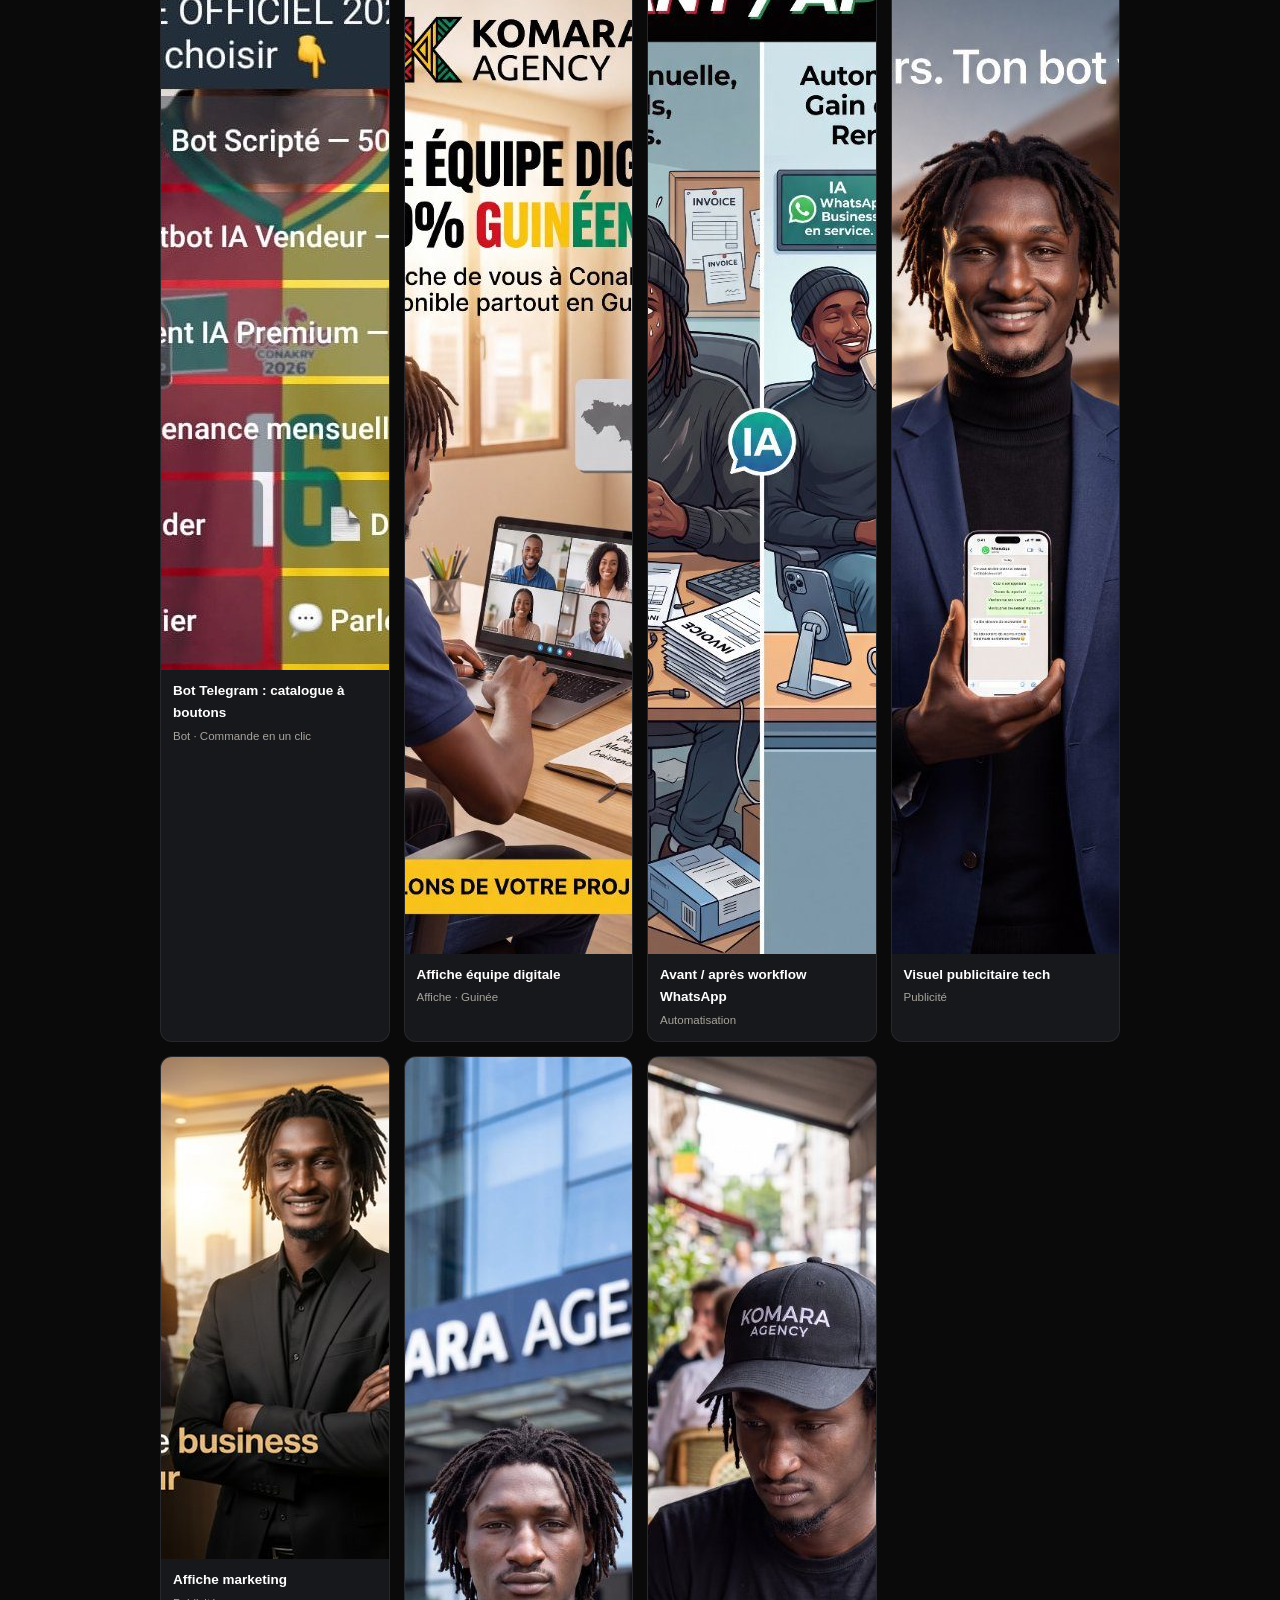
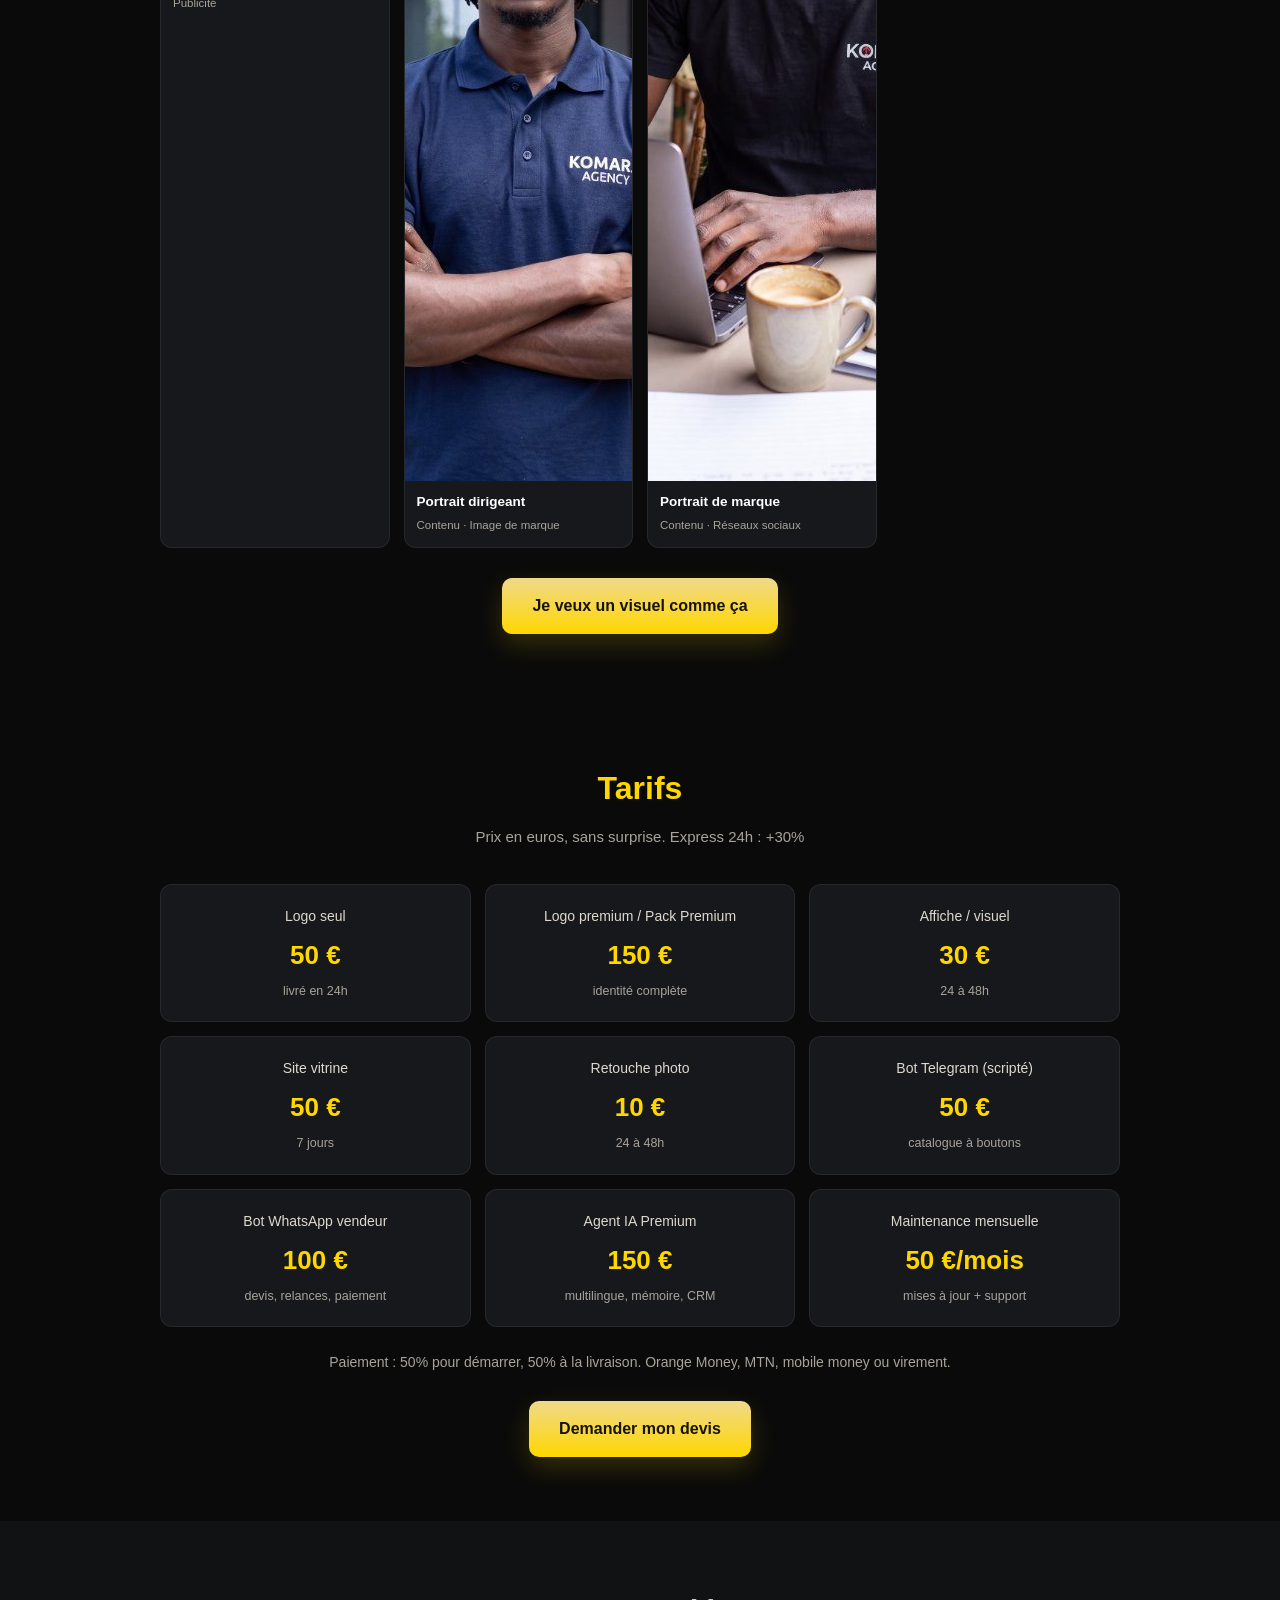
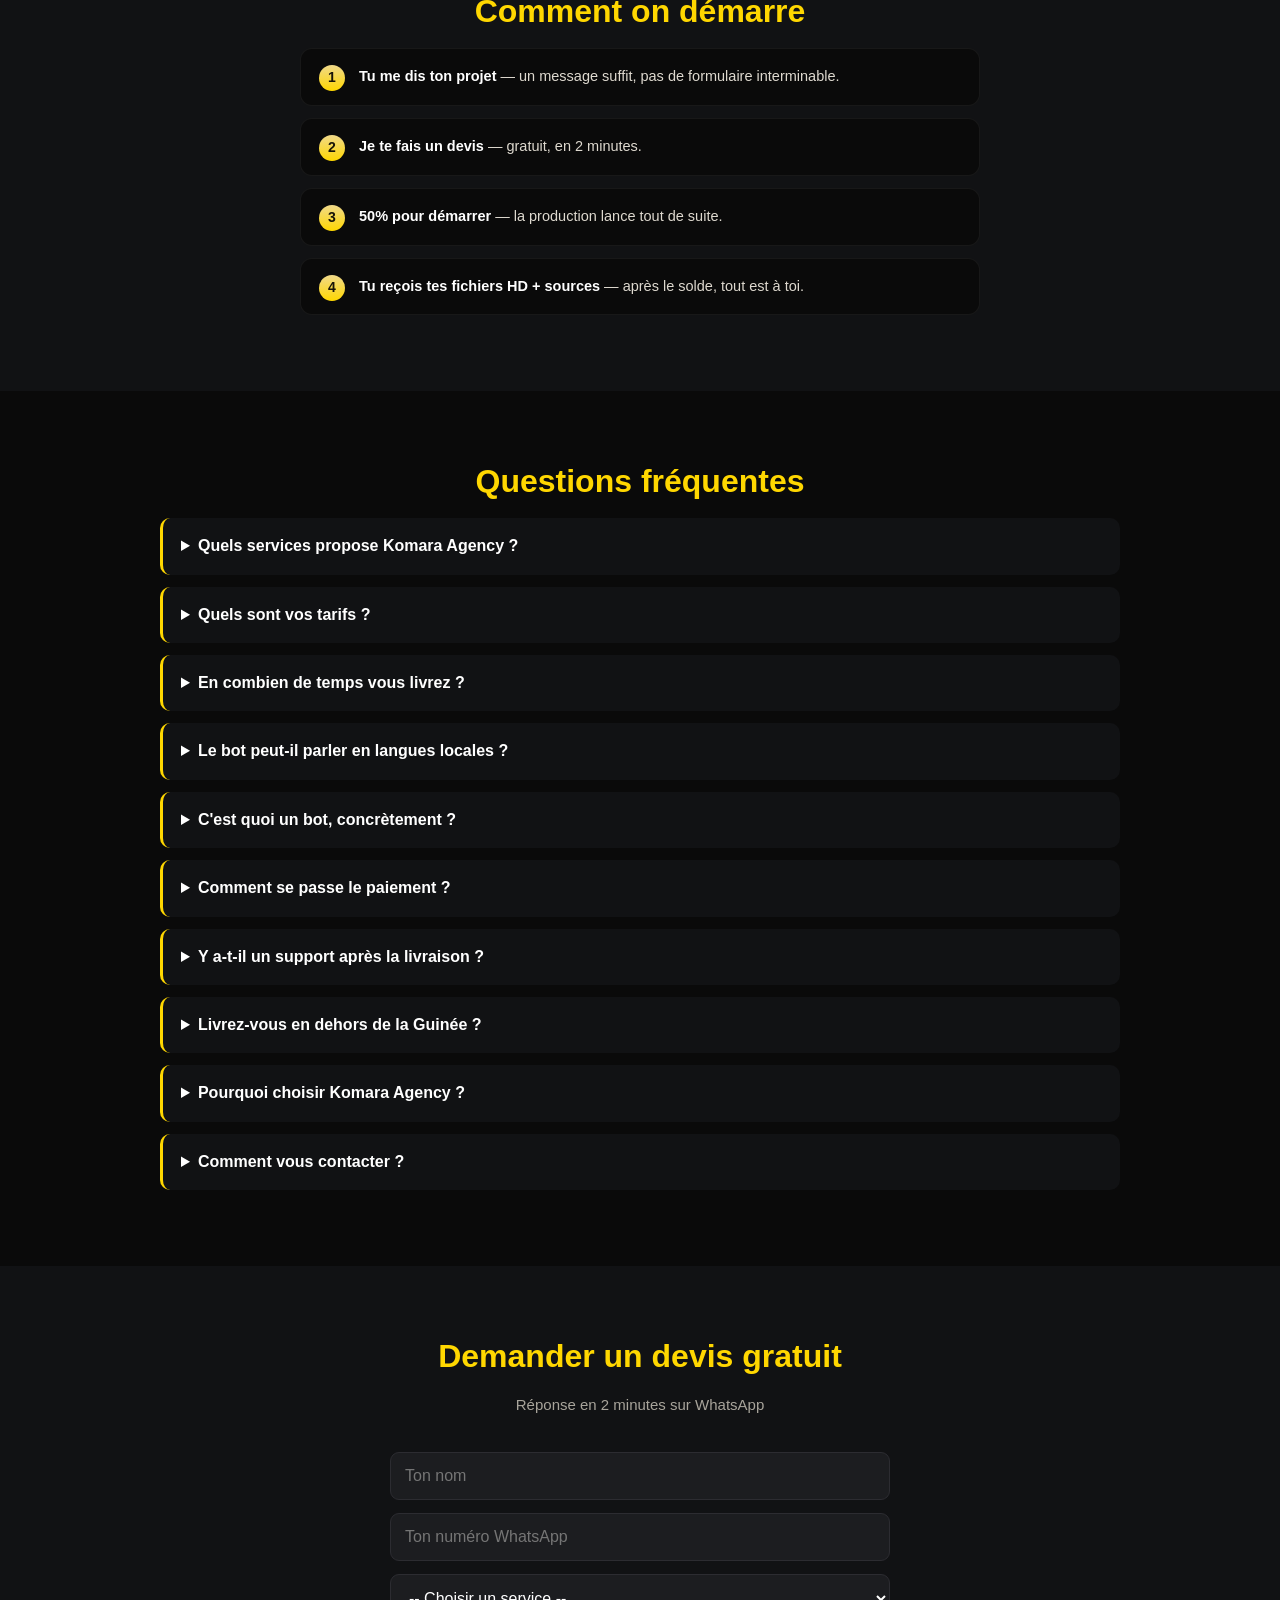
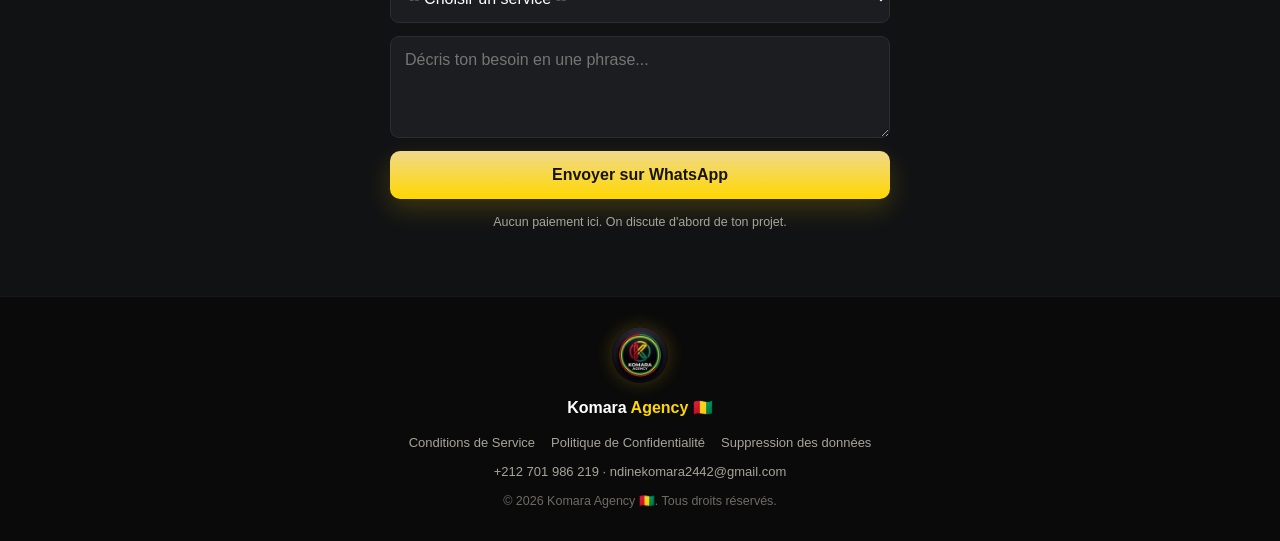
==== commit 96eb2c42: "Tarifs bots alignes sur le catalogue + liens EN/AR" ====
--- a/index.html
+++ b/index.html
@@ -11,6 +11,9 @@
   <link rel="icon" type="image/png" sizes="64x64" href="assets/favicon-64.png">
   <link rel="icon" type="image/png" sizes="256x256" href="assets/logo-256.png">
   <link rel="apple-touch-icon" href="assets/apple-touch-icon.png">
+  <link rel="alternate" hreflang="fr" href="https://komaraagency.github.io/komara-agency-site/">
+  <link rel="alternate" hreflang="en" href="https://komaraagency.github.io/komara-agency-site/en/">
+  <link rel="alternate" hreflang="ar" href="https://komaraagency.github.io/komara-agency-site/ar/">
   <link rel="canonical" href="https://komaraagency.github.io/komara-agency-site/">
   <meta name="robots" content="index, follow">
   <meta name="keywords" content="bot WhatsApp Guinée, création site web Conakry, agence digitale Guinée, chatbot WhatsApp, logo Guinée, Komara Agency">
@@ -46,6 +49,8 @@
         <a href="#faq">FAQ</a>
         <a href="#contact">Devis</a>
       </nav>
+      <a href="en/index.html" class="lang-switch" hreflang="en">EN</a>
+      <a href="ar/index.html" class="lang-switch" hreflang="ar">AR</a>
       <a href="https://wa.me/212701986219?text=Bonjour%20Komara%20Agency%2C%20je%20veux%20un%20devis" class="btn-whatsapp" target="_blank" rel="noopener">WhatsApp</a>
     </div>
   </header>
@@ -77,7 +82,7 @@
       <div class="grid">
         <div class="card">
           <h3>🤖 Bots WhatsApp & agents IA</h3>
-          <p>Ton employé digital qui répond, vend et prend les RDV 24h/24. Il parle français, arabe, anglais et espagnol.</p>
+          <p>Trois niveaux selon ton besoin : bot Telegram scripté, bot WhatsApp vendeur ou agent IA Premium. Il répond, vend et prend les RDV 24h/24, en français, arabe, anglais et espagnol.</p>
         </div>
         <div class="card">
           <h3>💻 Sites web qui vendent</h3>
@@ -154,7 +159,10 @@
         <div class="tarif"><span class="tarif-nom">Affiche / visuel</span><span class="tarif-prix">30 €</span><span class="tarif-delai">24 à 48h</span></div>
         <div class="tarif"><span class="tarif-nom">Site vitrine</span><span class="tarif-prix">50 €</span><span class="tarif-delai">7 jours</span></div>
         <div class="tarif"><span class="tarif-nom">Retouche photo</span><span class="tarif-prix">10 €</span><span class="tarif-delai">24 à 48h</span></div>
-        <div class="tarif"><span class="tarif-nom">Bot / agent IA</span><span class="tarif-prix">dès 150 €</span><span class="tarif-delai">2 à 4 semaines</span></div>
+        <div class="tarif"><span class="tarif-nom">Bot Telegram (scripté)</span><span class="tarif-prix">50 €</span><span class="tarif-delai">catalogue à boutons</span></div>
+        <div class="tarif"><span class="tarif-nom">Bot WhatsApp vendeur</span><span class="tarif-prix">100 €</span><span class="tarif-delai">devis, relances, paiement</span></div>
+        <div class="tarif"><span class="tarif-nom">Agent IA Premium</span><span class="tarif-prix">150 €</span><span class="tarif-delai">multilingue, mémoire, CRM</span></div>
+        <div class="tarif"><span class="tarif-nom">Maintenance mensuelle</span><span class="tarif-prix">50 €/mois</span><span class="tarif-delai">mises à jour + support</span></div>
       </div>
       <p class="tarifs-note">Paiement : 50% pour démarrer, 50% à la livraison. Orange Money, MTN, mobile money ou virement.</p>
       <a href="#contact" class="btn-principal">Demander mon devis</a>
@@ -197,7 +205,10 @@
         Affiche / visuel : <b>30 €</b><br>
         Site vitrine : <b>50 €</b> (7 jours)<br>
         Retouche photo : <b>10 €</b><br>
-        Bot / agent IA : <b>dès 150 €</b><br>
+        Bot Telegram scripté : <b>50 €</b><br>
+        Bot WhatsApp vendeur : <b>100 €</b><br>
+        Agent IA Premium : <b>150 €</b><br>
+        Maintenance mensuelle : <b>50 €/mois</b><br>
         Express 24h : <b>+30%</b><br>
         Devis gratuit en 2 minutes.</p>
       </details>
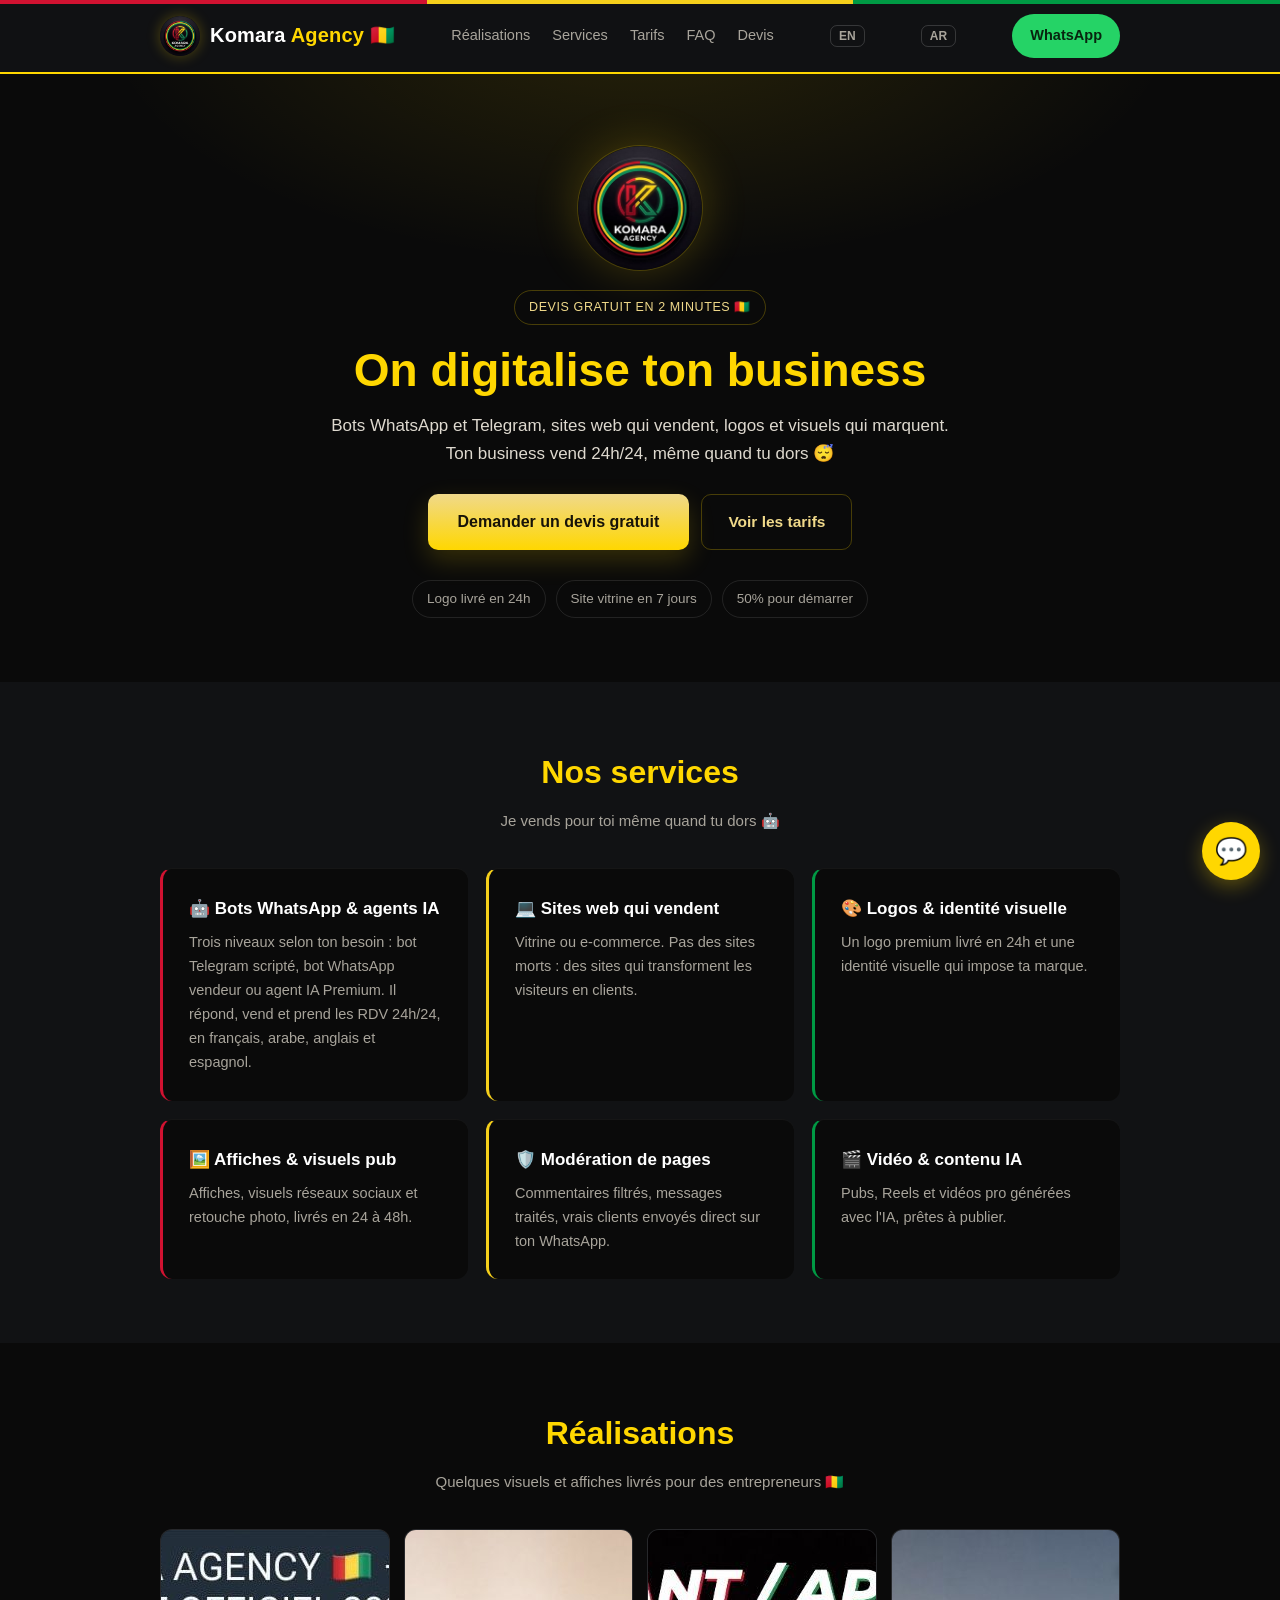
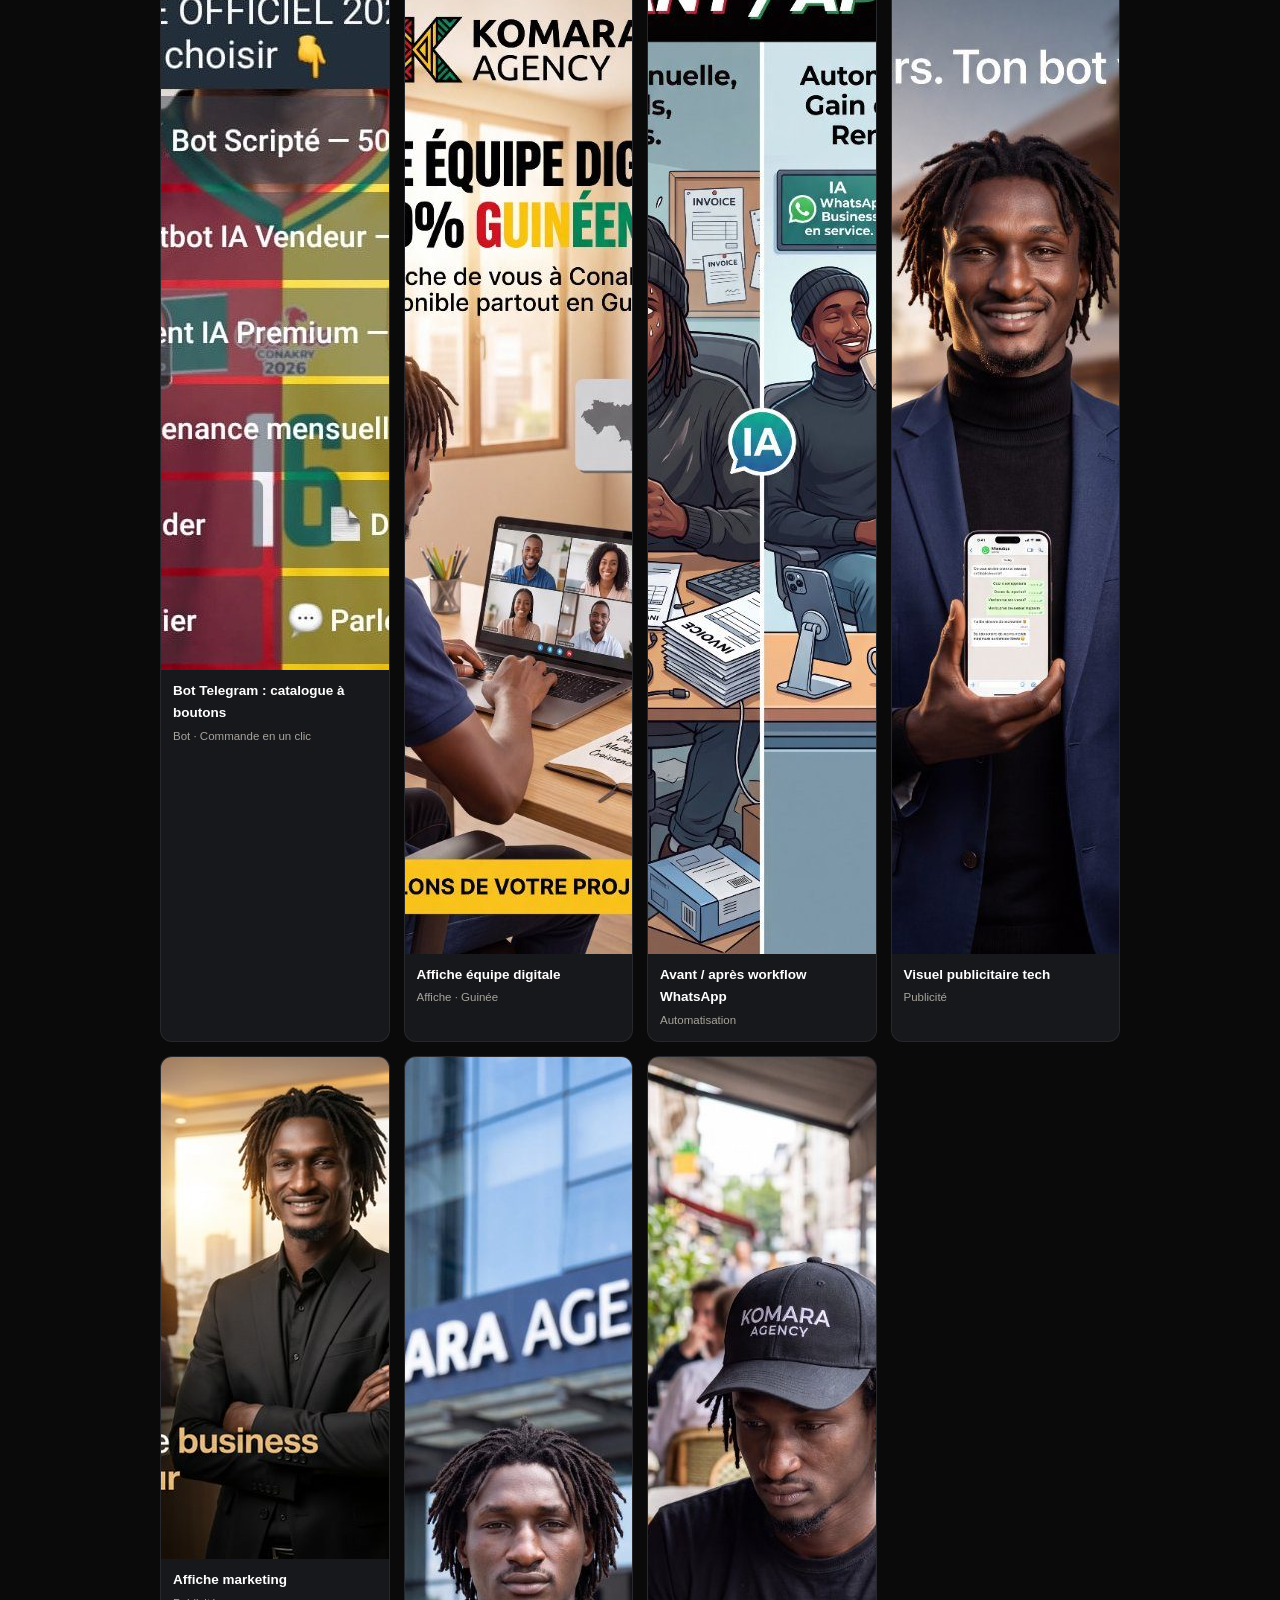
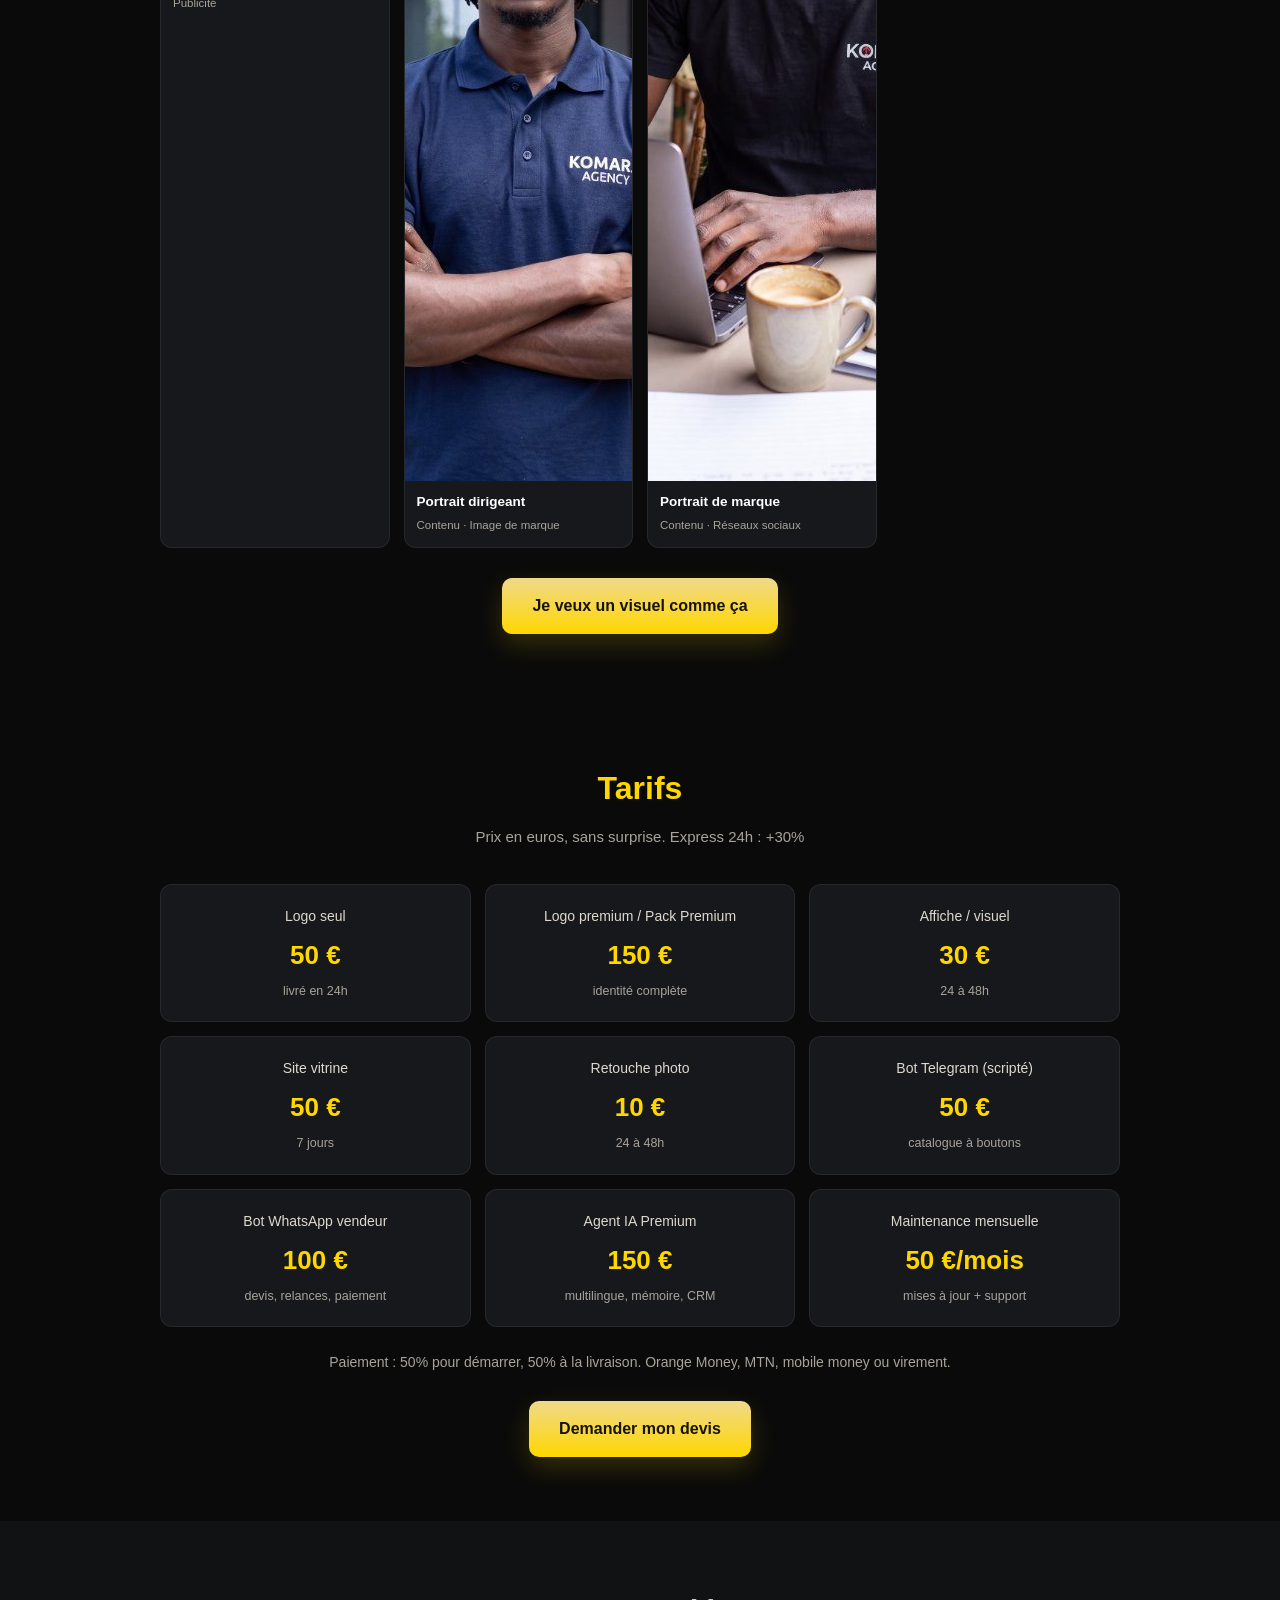
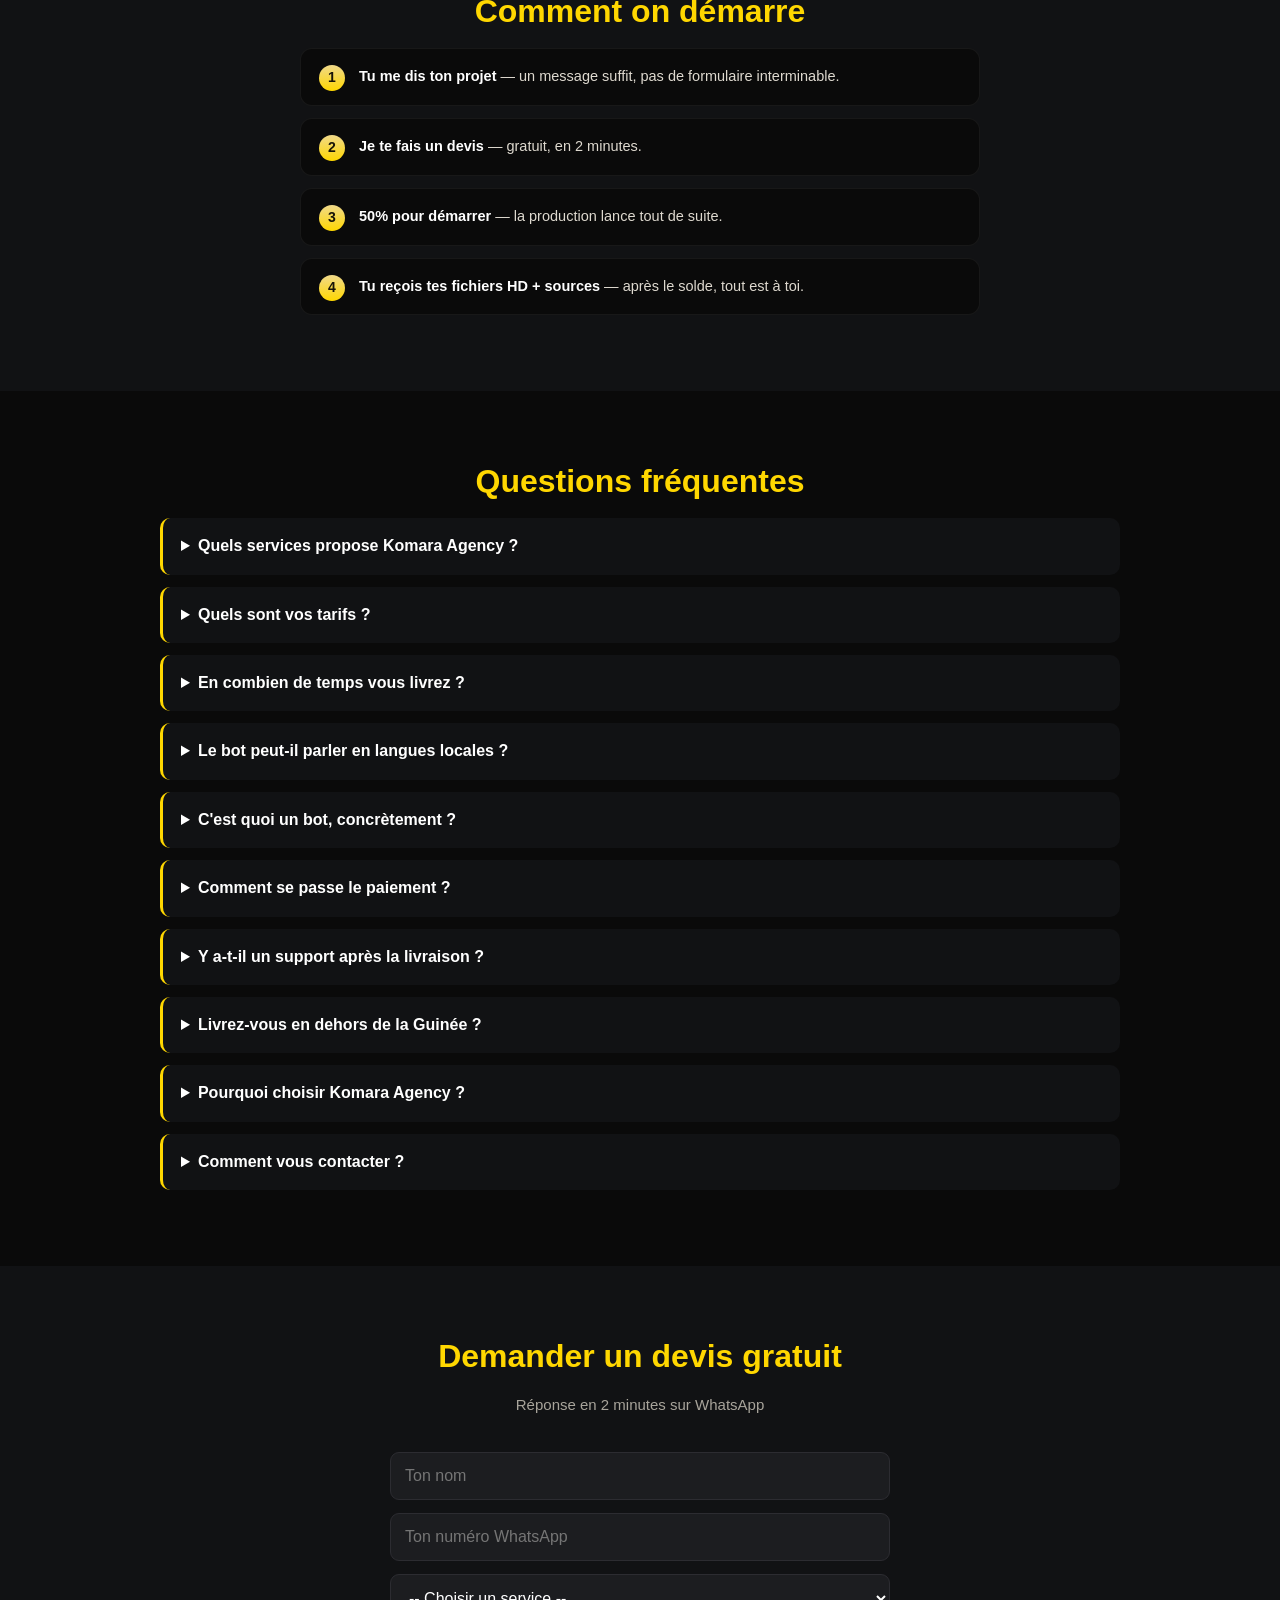
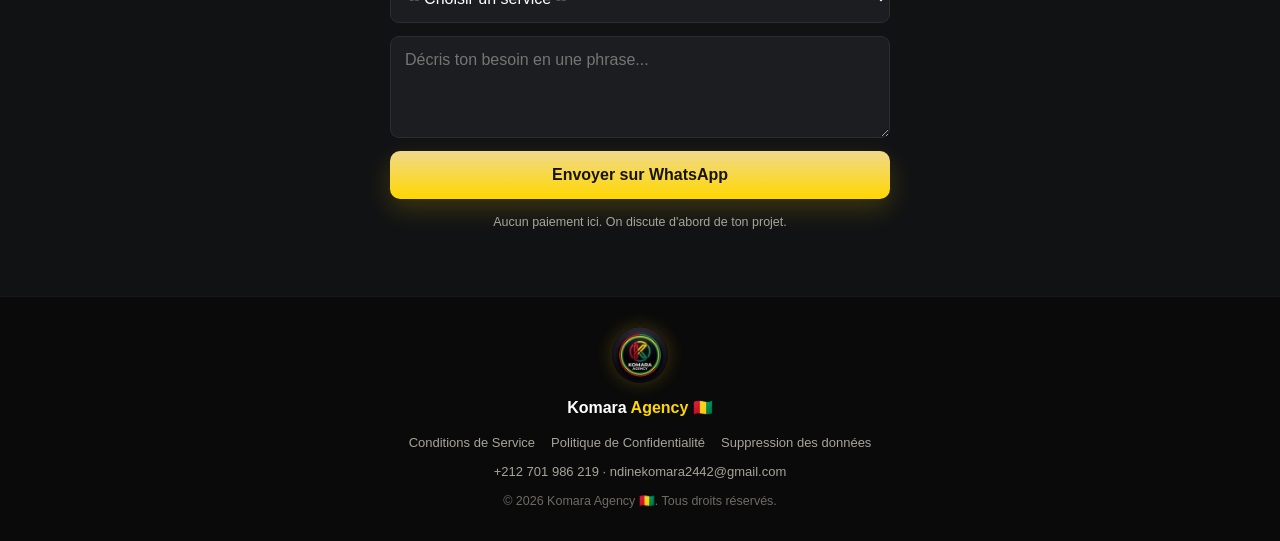
==== commit 4a7cde10: "PWA : manifest, service worker, icones maskables, mode hors ligne" ====
--- a/index.html
+++ b/index.html
@@ -35,6 +35,15 @@
     "address": { "@type": "PostalAddress", "addressLocality": "Casablanca", "addressCountry": "MA" }
   }
   </script>
+  <link rel="manifest" href="./manifest.json">
+  <meta name="theme-color" content="#0a0a0a">
+  <meta name="mobile-web-app-capable" content="yes">
+  <meta name="apple-mobile-web-app-capable" content="yes">
+  <meta name="apple-mobile-web-app-status-bar-style" content="black-translucent">
+  <meta name="apple-mobile-web-app-title" content="Komara">
+  <link rel="icon" type="image/png" sizes="192x192" href="./icon-192.png">
+  <link rel="apple-touch-icon" href="./assets/apple-touch-icon.png">
+  <script src="./pwa.js" defer></script>
 </head>
 <body>
 
--- a/style.css
+++ b/style.css
@@ -54,6 +54,11 @@
 .nav { display: flex; gap: 22px; }
 .nav a { color: var(--texte-doux); text-decoration: none; font-size: 14.5px; }
 .nav a:hover { color: var(--or); }
+.lang-switch {
+  font-size: 12px; font-weight: 700; color: var(--texte-doux); text-decoration: none;
+  border: 1px solid rgba(255, 255, 255, .16); border-radius: 7px; padding: 4px 8px; line-height: 1;
+}
+.lang-switch:hover { color: var(--or); border-color: var(--or); }
 .btn-whatsapp {
   background: var(--vert); color: #08240f; padding: 10px 18px; border-radius: 999px;
   text-decoration: none; font-weight: 800; font-size: 14.5px; white-space: nowrap;
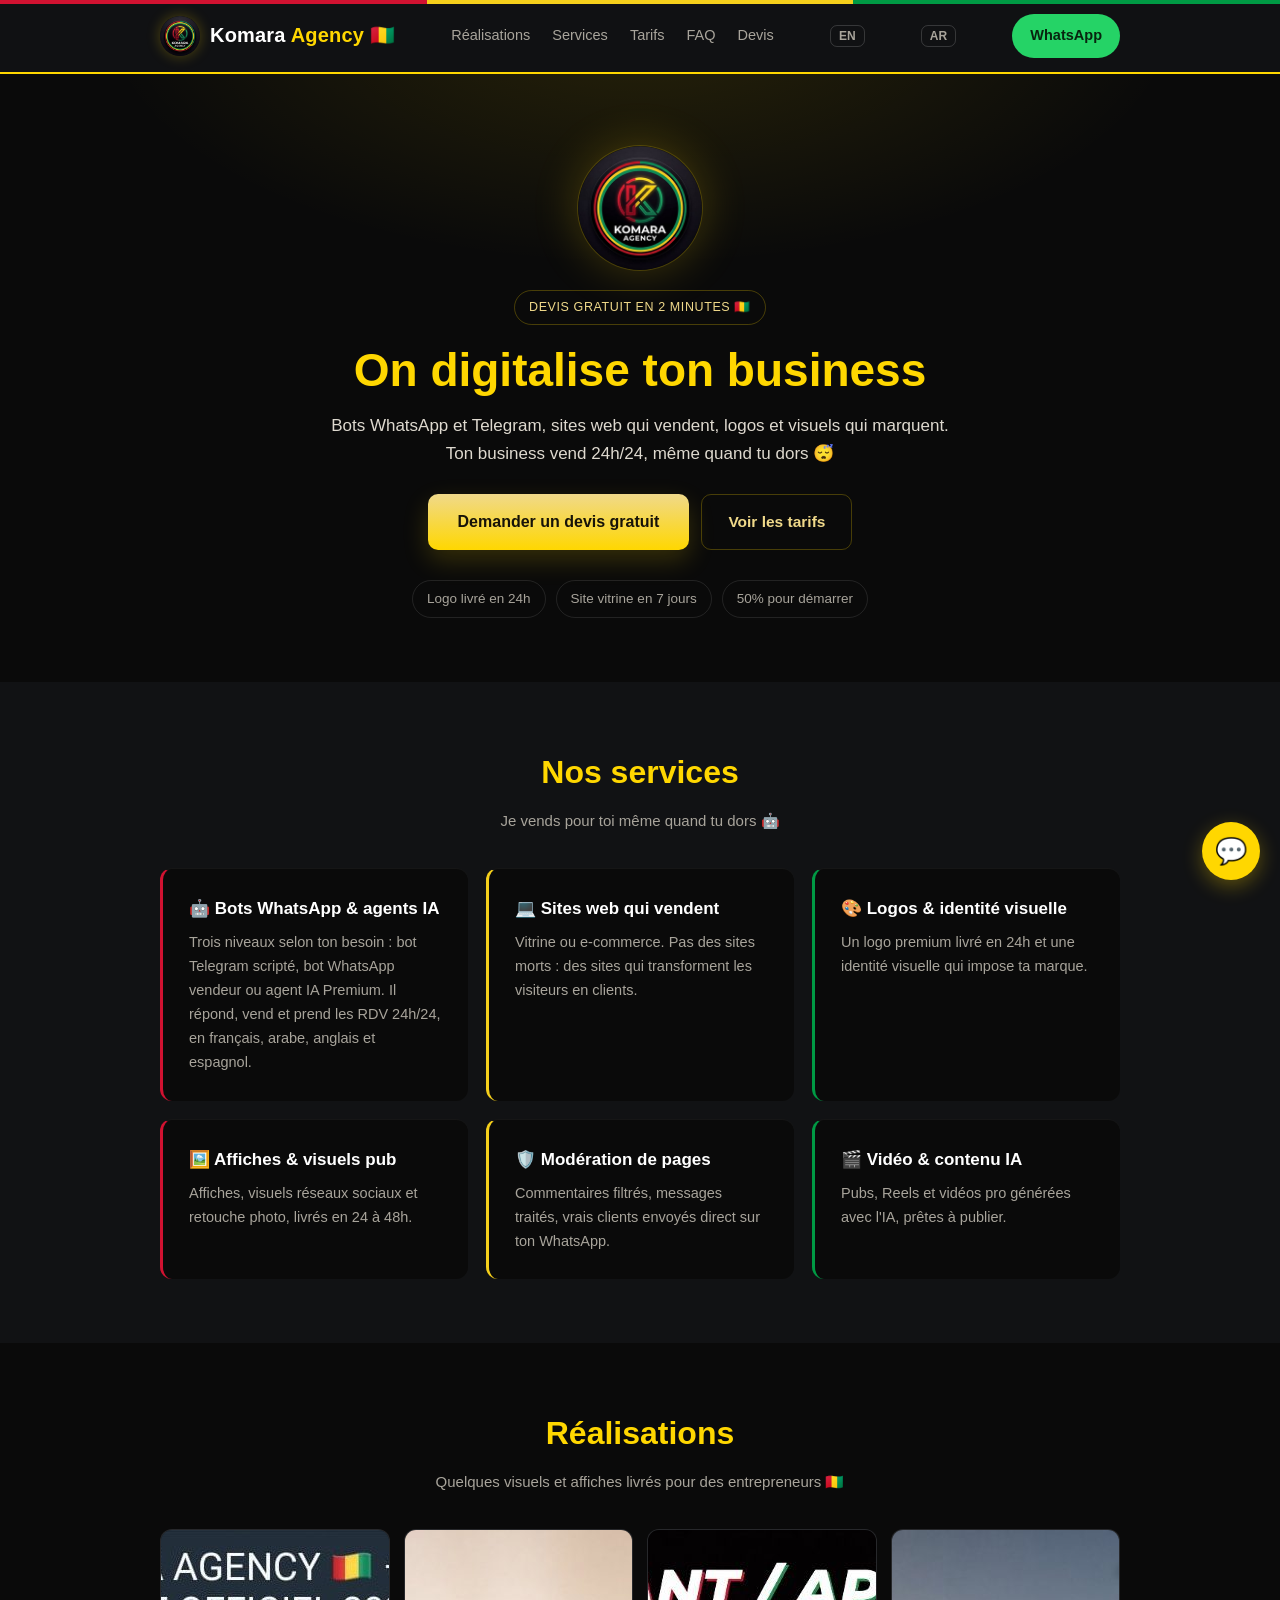
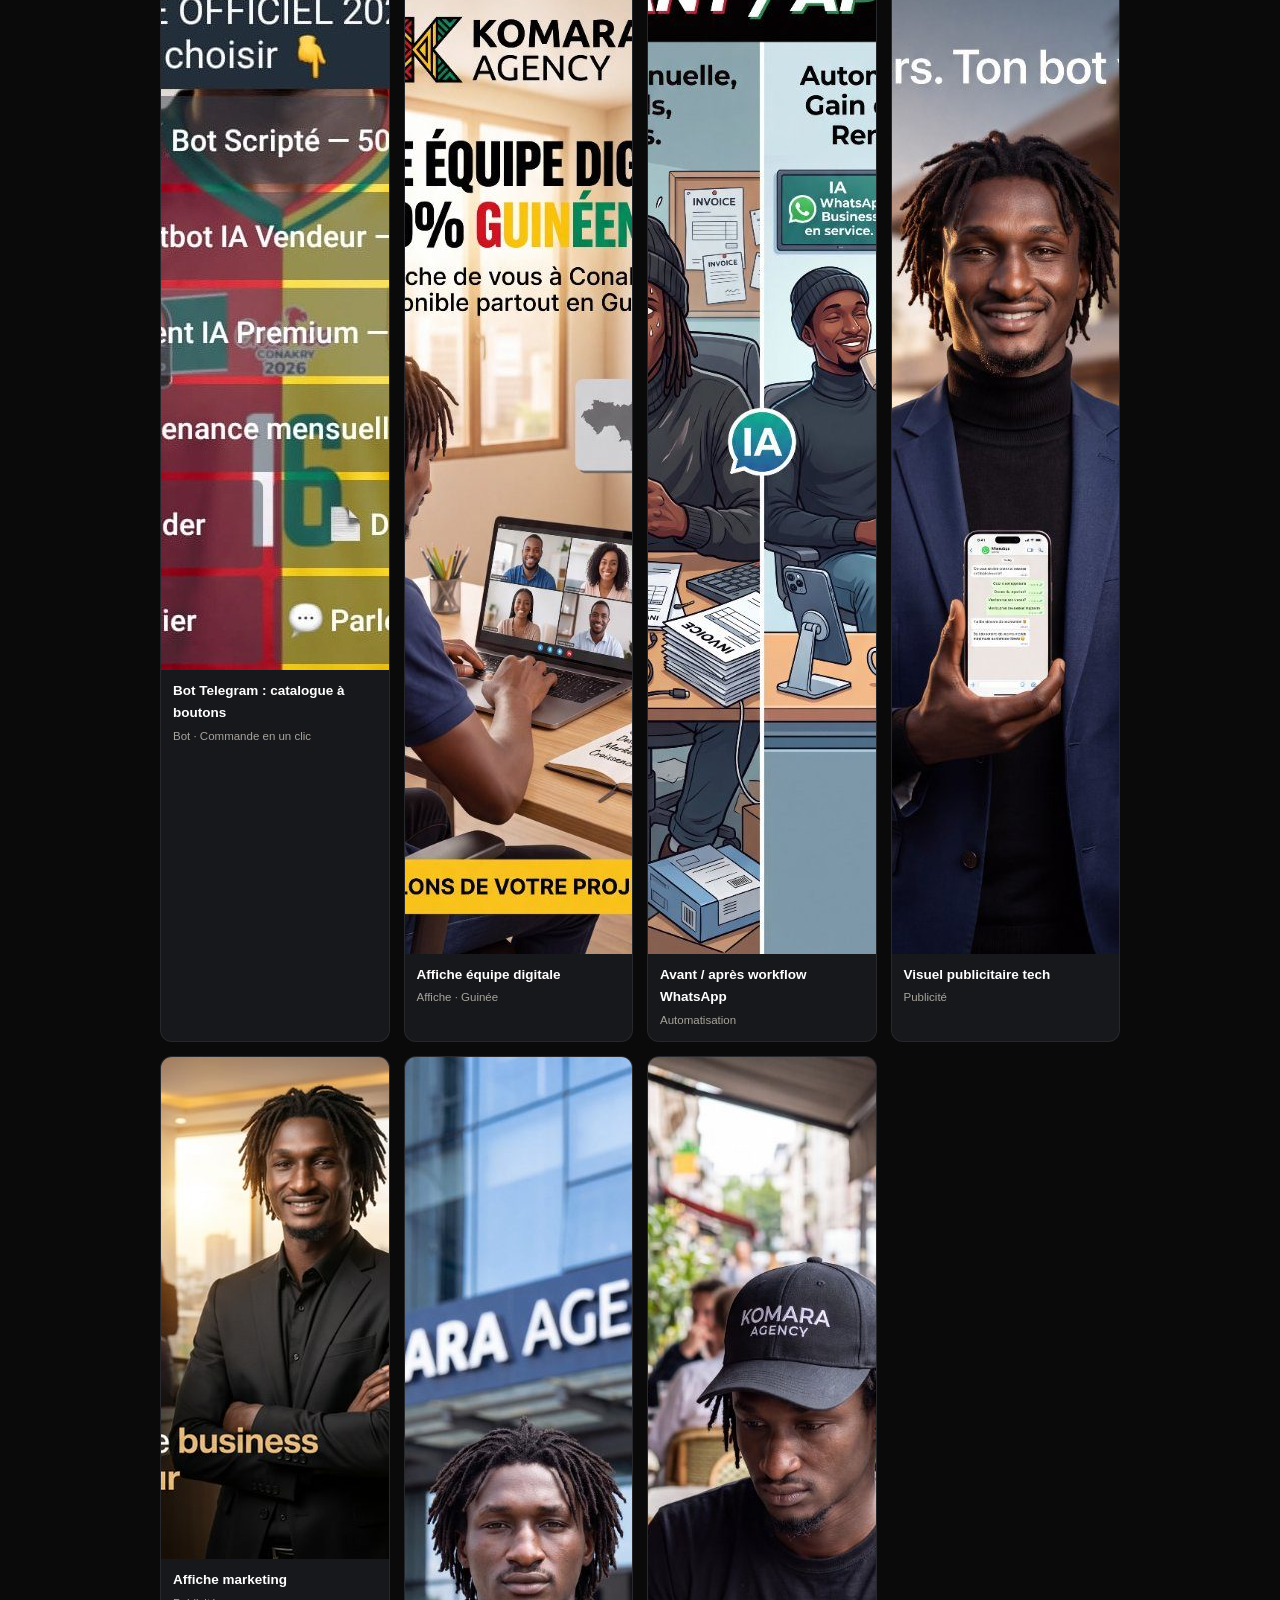
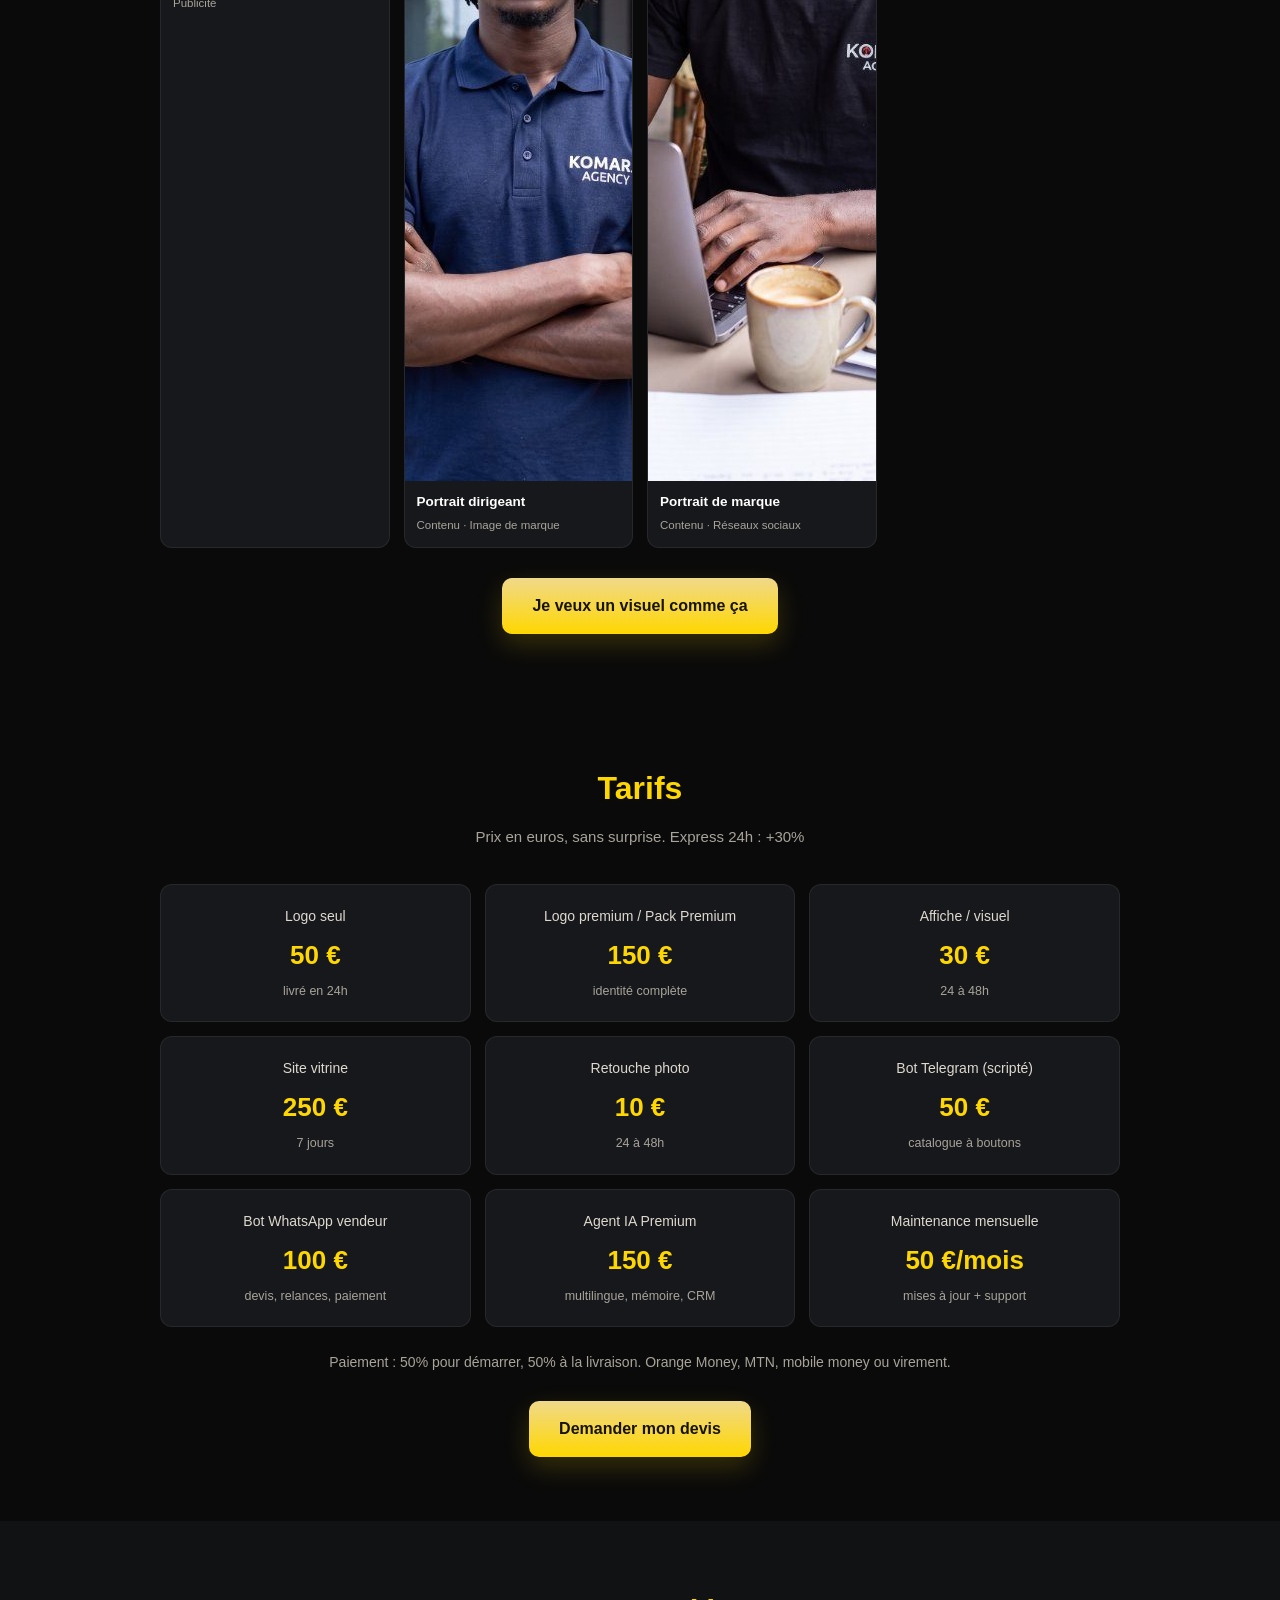
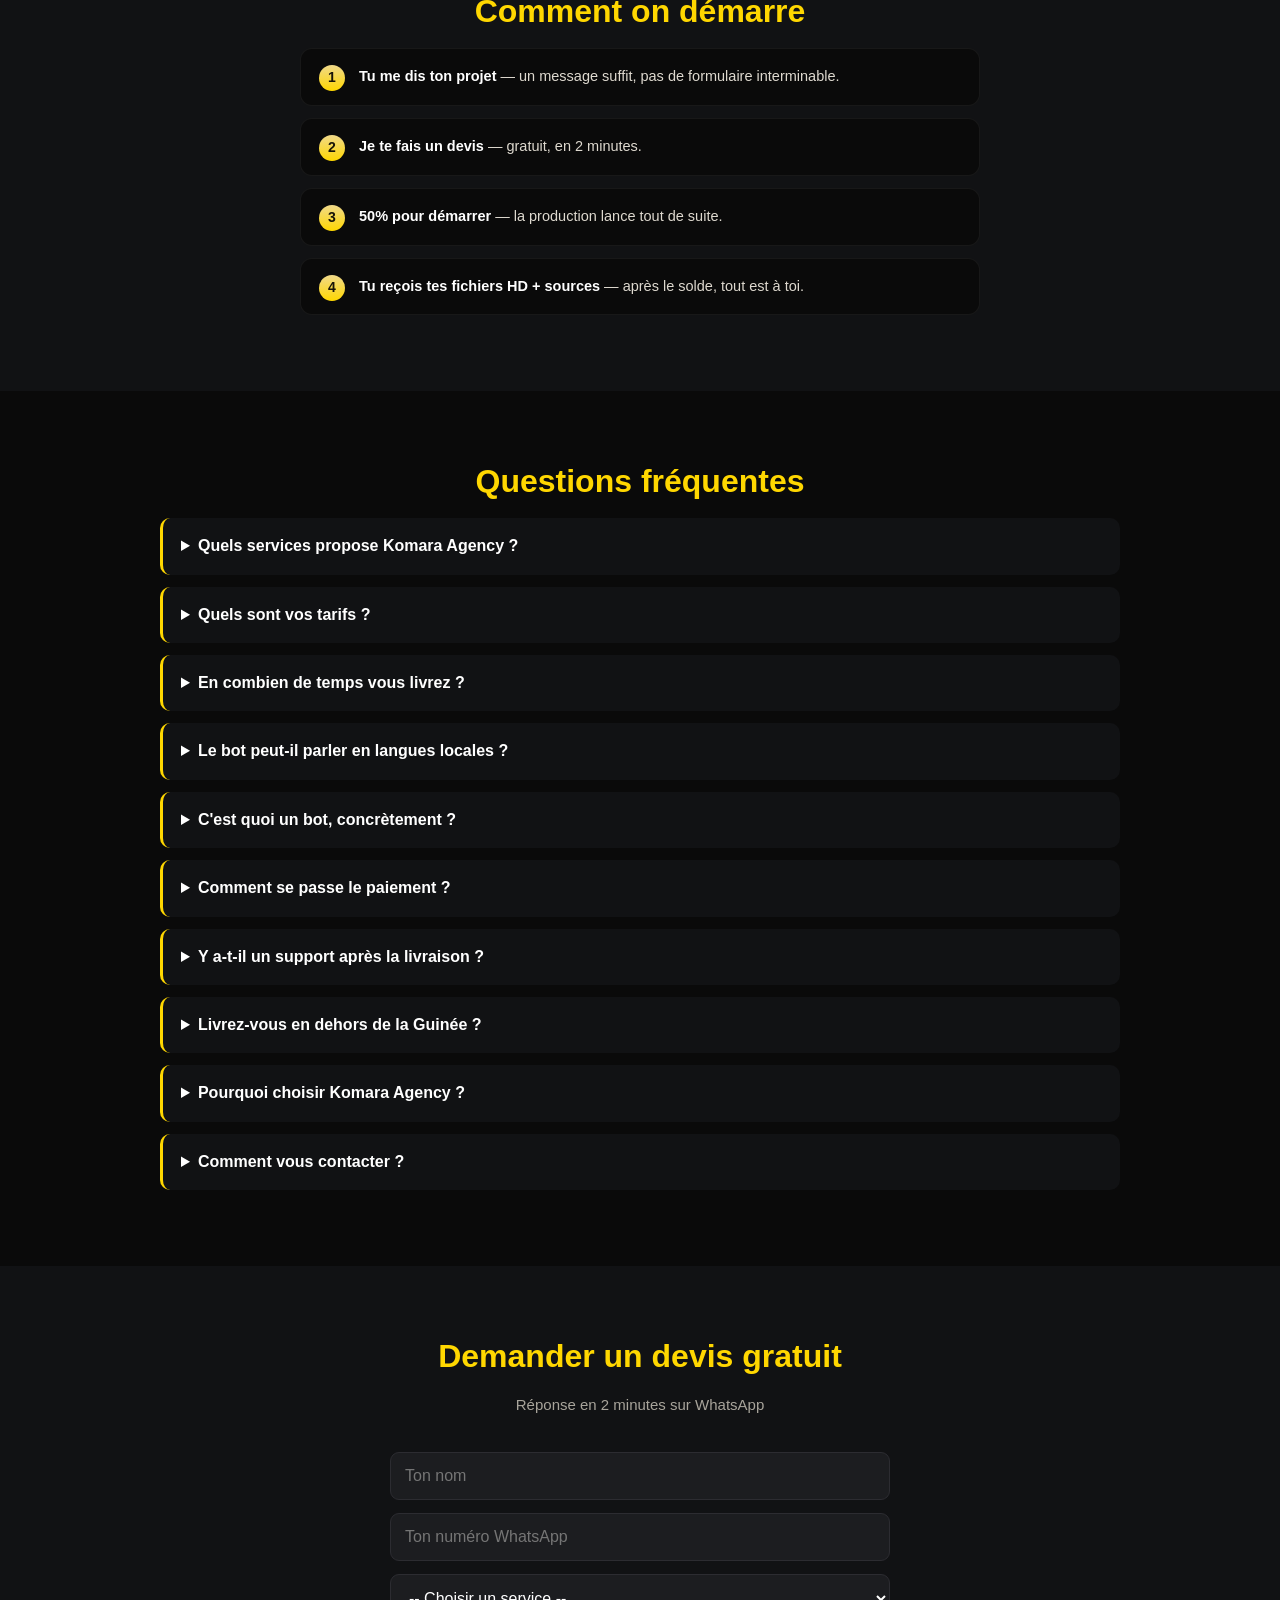
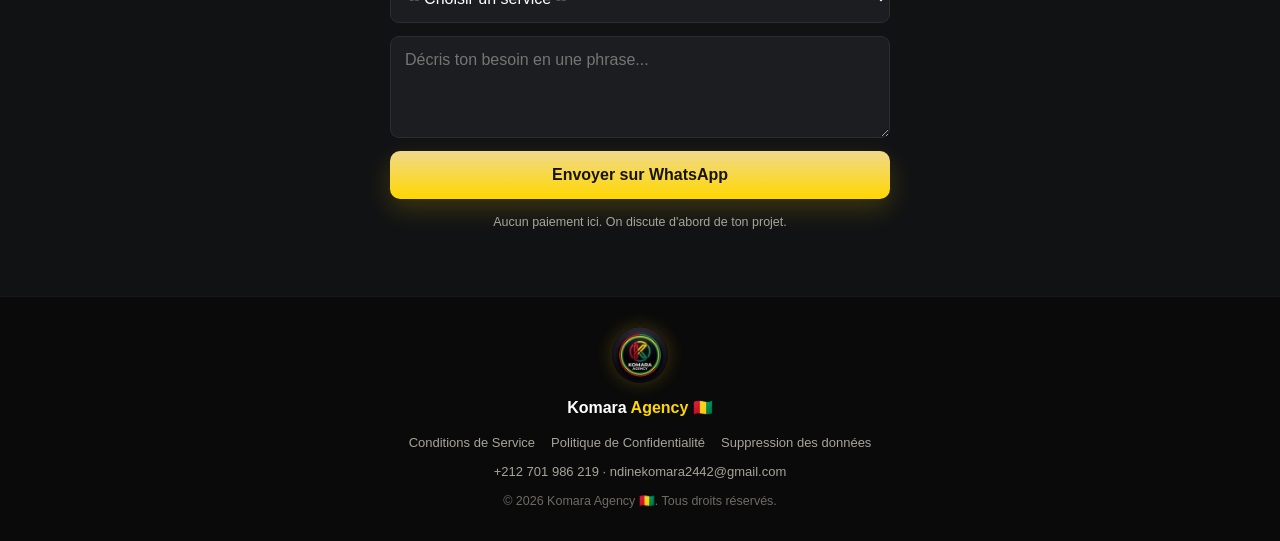
==== commit c0285975: "Vitrine 250 EUR + mises a jour PWA automatiques" ====
--- a/index.html
+++ b/index.html
@@ -166,7 +166,7 @@
         <div class="tarif"><span class="tarif-nom">Logo seul</span><span class="tarif-prix">50 €</span><span class="tarif-delai">livré en 24h</span></div>
         <div class="tarif"><span class="tarif-nom">Logo premium / Pack Premium</span><span class="tarif-prix">150 €</span><span class="tarif-delai">identité complète</span></div>
         <div class="tarif"><span class="tarif-nom">Affiche / visuel</span><span class="tarif-prix">30 €</span><span class="tarif-delai">24 à 48h</span></div>
-        <div class="tarif"><span class="tarif-nom">Site vitrine</span><span class="tarif-prix">50 €</span><span class="tarif-delai">7 jours</span></div>
+        <div class="tarif"><span class="tarif-nom">Site vitrine</span><span class="tarif-prix">250 €</span><span class="tarif-delai">7 jours</span></div>
         <div class="tarif"><span class="tarif-nom">Retouche photo</span><span class="tarif-prix">10 €</span><span class="tarif-delai">24 à 48h</span></div>
         <div class="tarif"><span class="tarif-nom">Bot Telegram (scripté)</span><span class="tarif-prix">50 €</span><span class="tarif-delai">catalogue à boutons</span></div>
         <div class="tarif"><span class="tarif-nom">Bot WhatsApp vendeur</span><span class="tarif-prix">100 €</span><span class="tarif-delai">devis, relances, paiement</span></div>
@@ -212,7 +212,7 @@
         Logo seul : <b>50 €</b> (livré en 24h)<br>
         Logo premium / Pack Premium : <b>150 €</b><br>
         Affiche / visuel : <b>30 €</b><br>
-        Site vitrine : <b>50 €</b> (7 jours)<br>
+        Site vitrine : <b>250 €</b> (7 jours)<br>
         Retouche photo : <b>10 €</b><br>
         Bot Telegram scripté : <b>50 €</b><br>
         Bot WhatsApp vendeur : <b>100 €</b><br>
--- a/style.css
+++ b/style.css
@@ -238,3 +238,72 @@
 .footer-liens a:hover, .footer-contact a:hover { color: var(--or); }
 .footer-contact { font-size: 13px; color: var(--texte-doux); margin-bottom: 8px; }
 .footer-copy { font-size: 12.5px; color: #6f6b64; }
+
+/* ---------- PWA ---------- */
+#pwa-install {
+  position: fixed; left: 20px; bottom: 20px; z-index: 998;
+  background: #111; color: var(--or); border: 1px solid var(--or);
+  border-radius: 999px; padding: 11px 18px; font-size: 14px; font-weight: 700;
+  font-family: inherit; cursor: pointer; box-shadow: 0 6px 18px rgba(0,0,0,.5);
+}
+#pwa-install:hover { background: var(--or); color: #000; }
+#pwa-install:disabled { opacity: .6; cursor: default; }
+html.hors-ligne::after {
+  content: "\1F4F4  Hors ligne — contenu en cache";
+  position: fixed; bottom: 0; left: 0; right: 0; z-index: 1000;
+  background: #d11231; color: #fff; font-size: 12.5px; font-weight: 600;
+  text-align: center; padding: 7px 10px;
+}
+@media (max-width: 520px) {
+  #pwa-install { left: 12px; bottom: 84px; padding: 10px 15px; font-size: 13px; }
+}
+
+/* ---------- PWA : mises à jour et hors ligne ---------- */
+.pwa-bandeau {
+  position: fixed;
+  top: 12px;
+  left: 12px;
+  right: 12px;
+  z-index: 1200;
+  display: flex;
+  align-items: center;
+  gap: 10px;
+  background: #141414;
+  color: #f2efe6;
+  border: 1px solid var(--or);
+  border-radius: 12px;
+  padding: 10px 12px;
+  font-size: 13.5px;
+  box-shadow: 0 12px 34px rgba(0,0,0,0.6);
+}
+.pwa-bandeau span { flex: 1; }
+.pwa-bandeau button {
+  background: var(--or);
+  color: #000;
+  border: 0;
+  border-radius: 8px;
+  padding: 7px 12px;
+  font-weight: 700;
+  font-size: 13px;
+  cursor: pointer;
+  white-space: nowrap;
+}
+.pwa-bandeau .pwa-fermer {
+  background: transparent;
+  color: #a8a49b;
+  font-weight: 400;
+  padding: 2px 6px;
+}
+html.hors-ligne body::after {
+  content: "📴 Hors ligne — version en cache";
+  position: fixed;
+  top: 0;
+  left: 0;
+  right: 0;
+  background: #d11231;
+  color: #fff;
+  font-size: 12px;
+  padding: 5px 8px;
+  text-align: center;
+  z-index: 1300;
+}
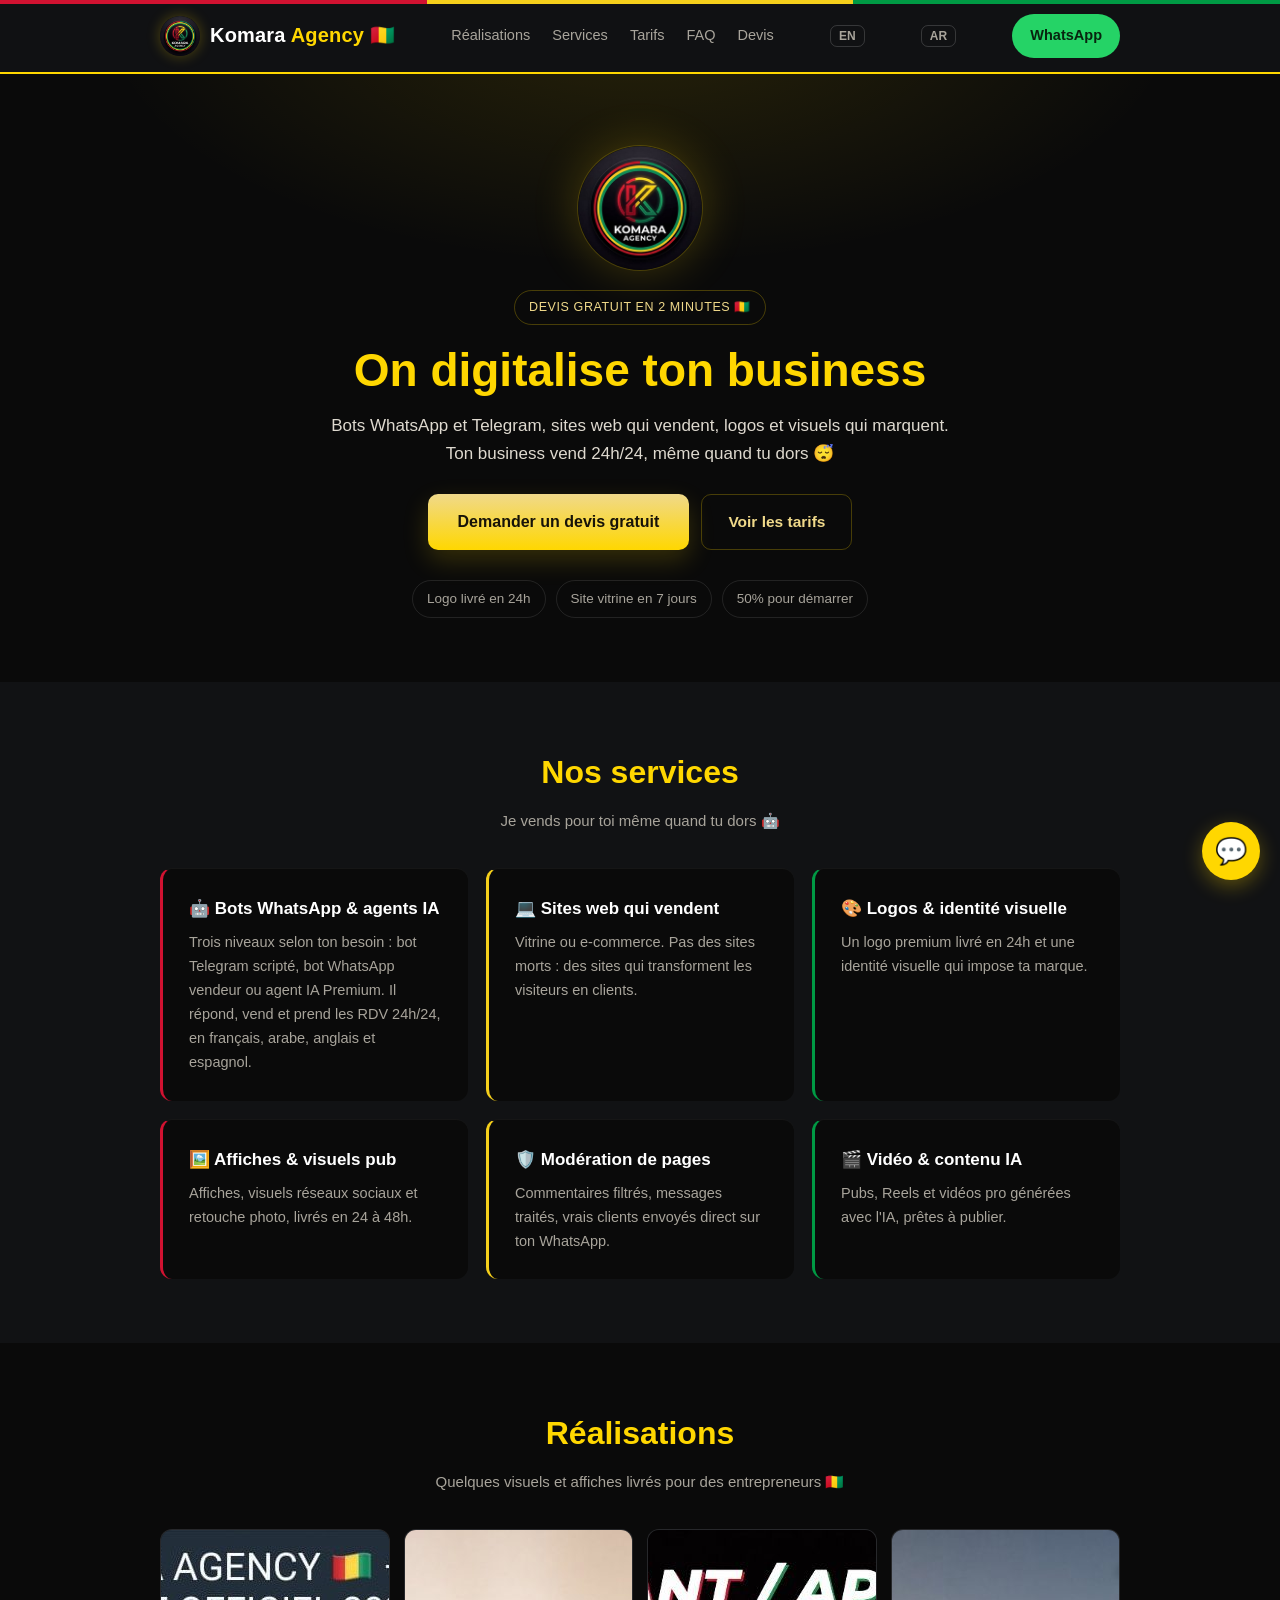
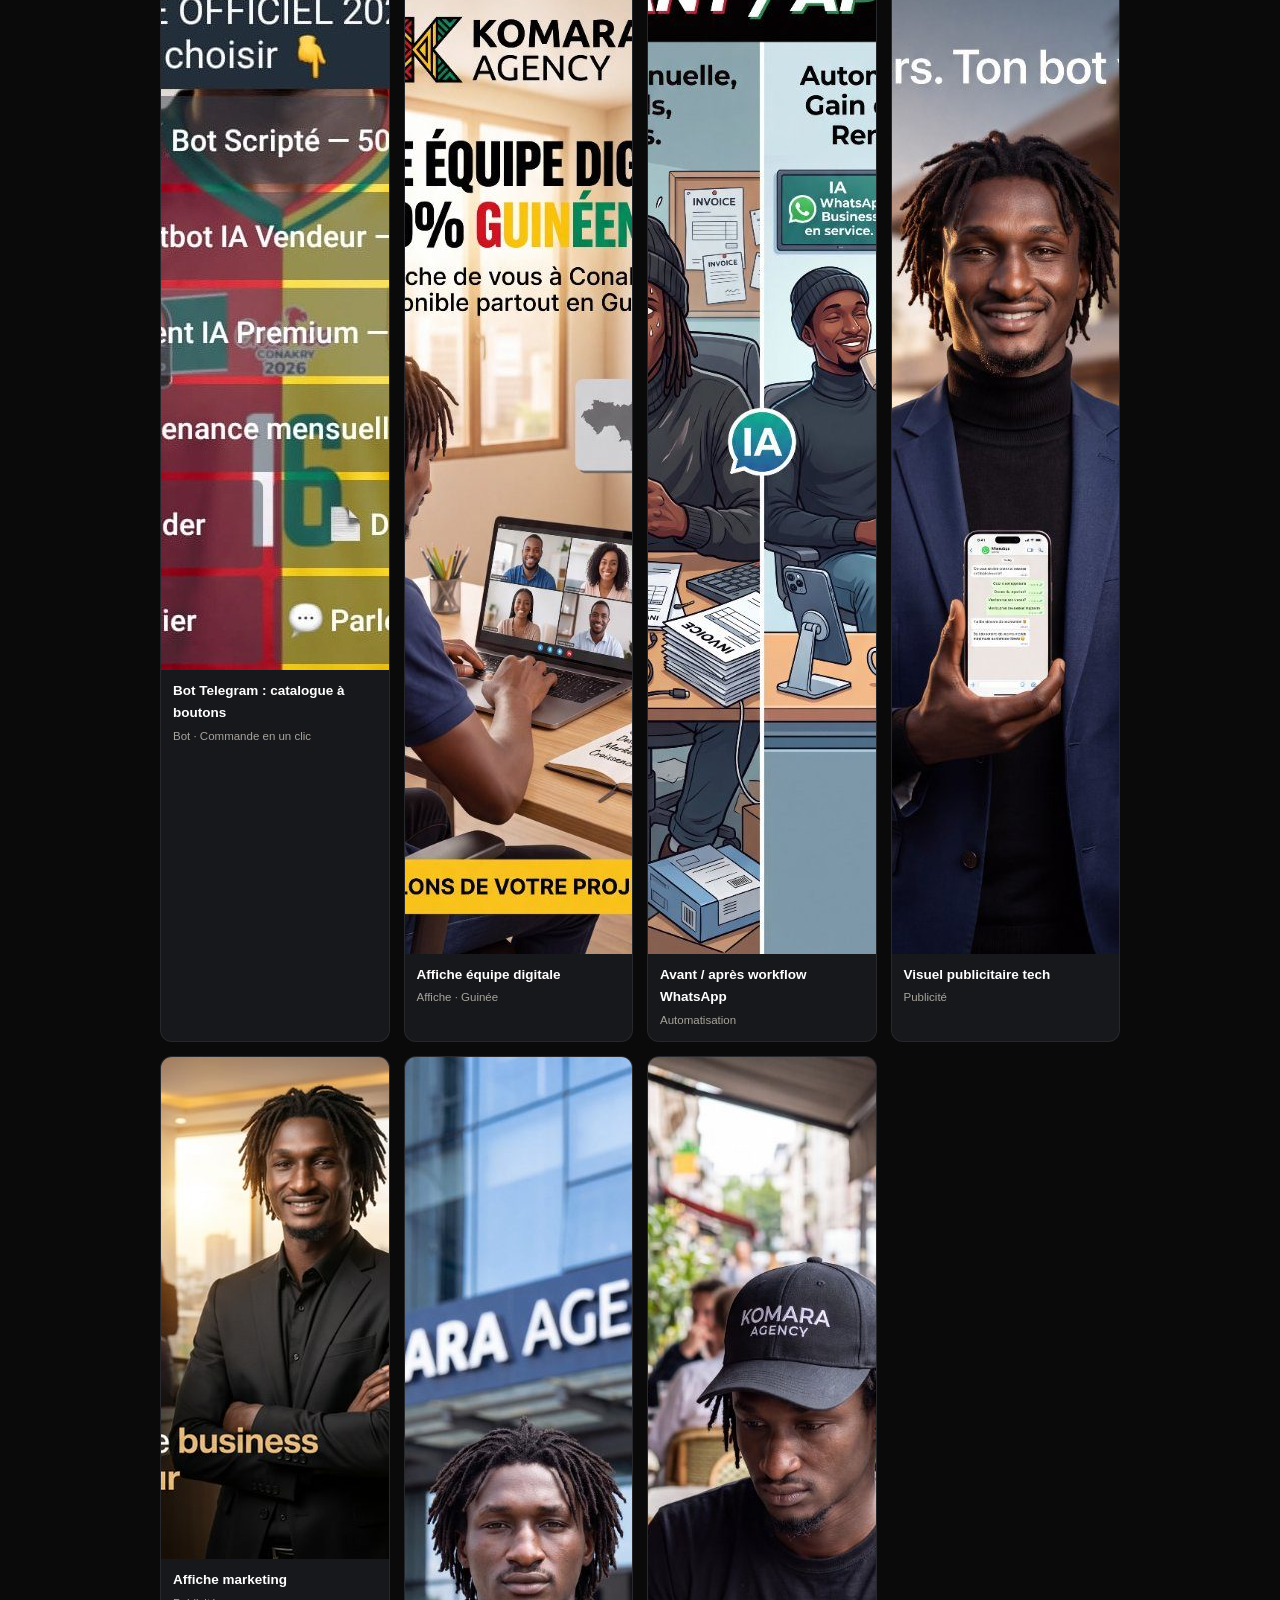
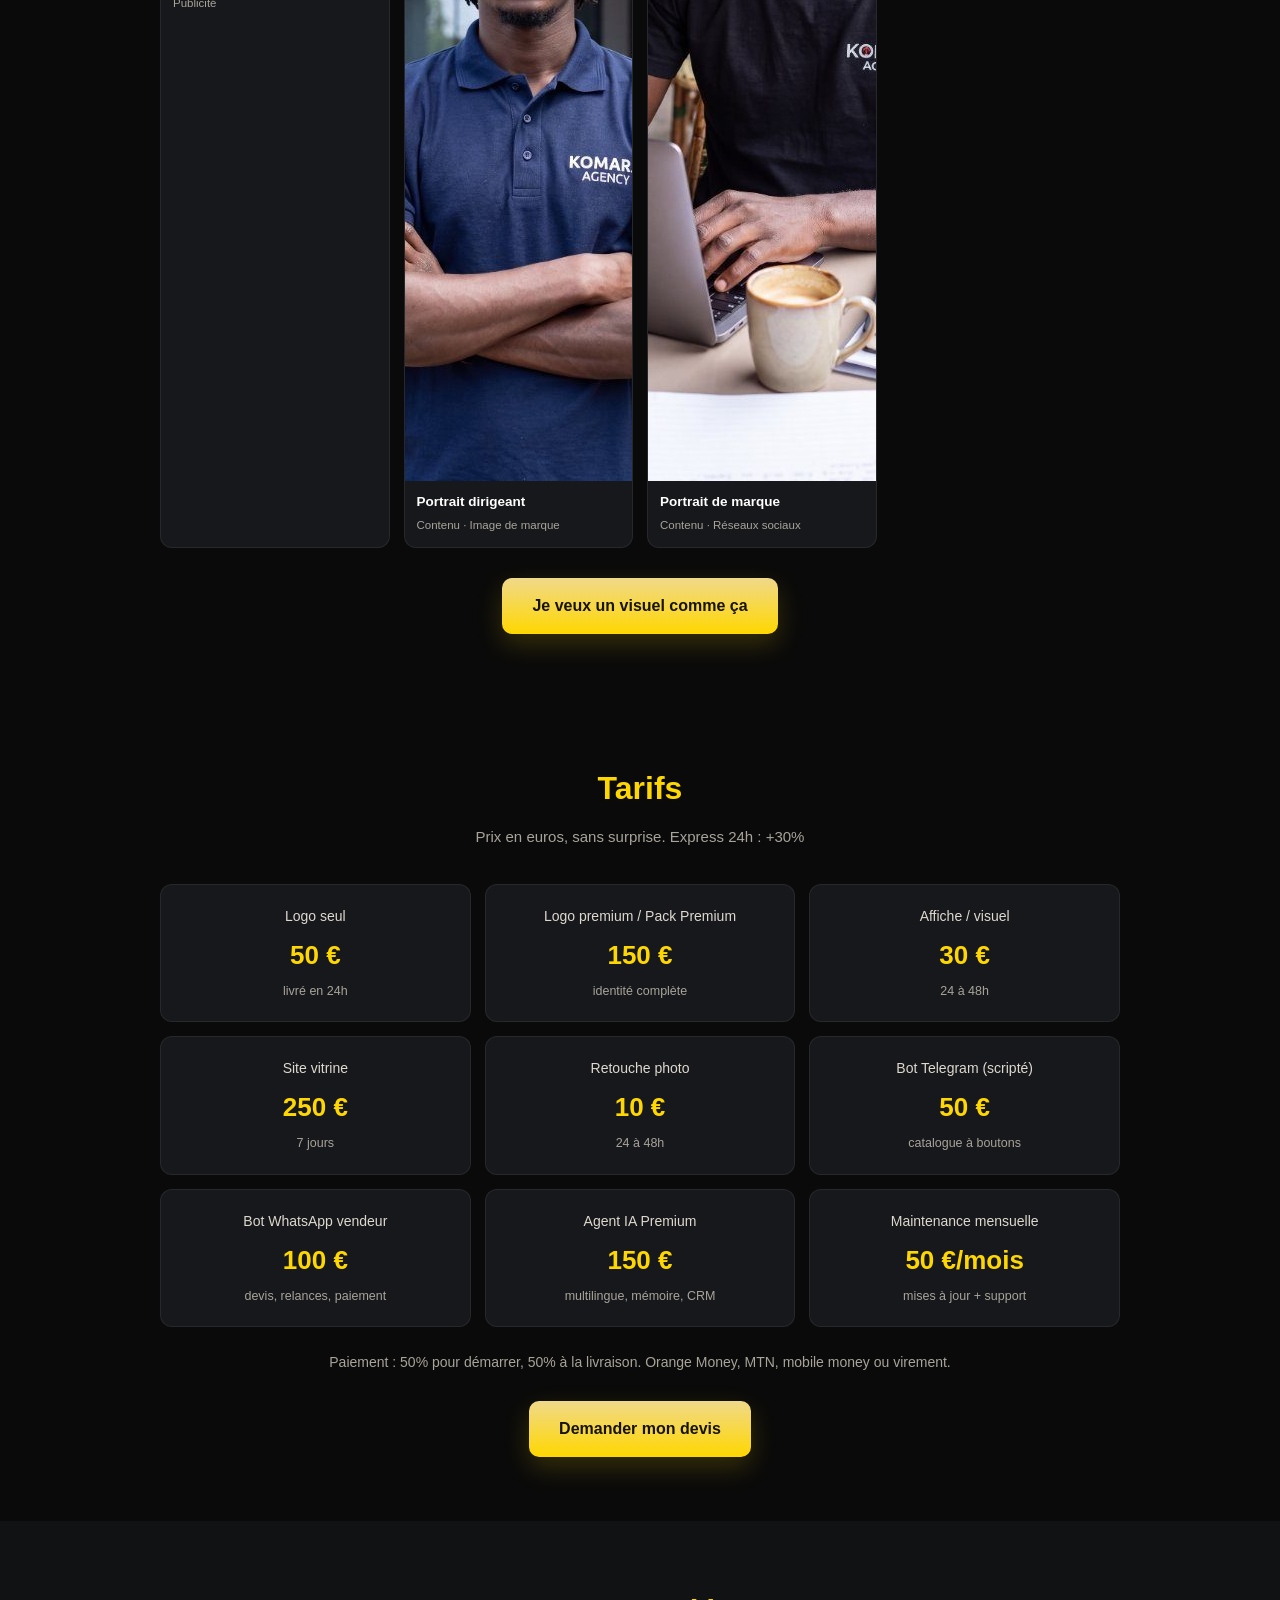
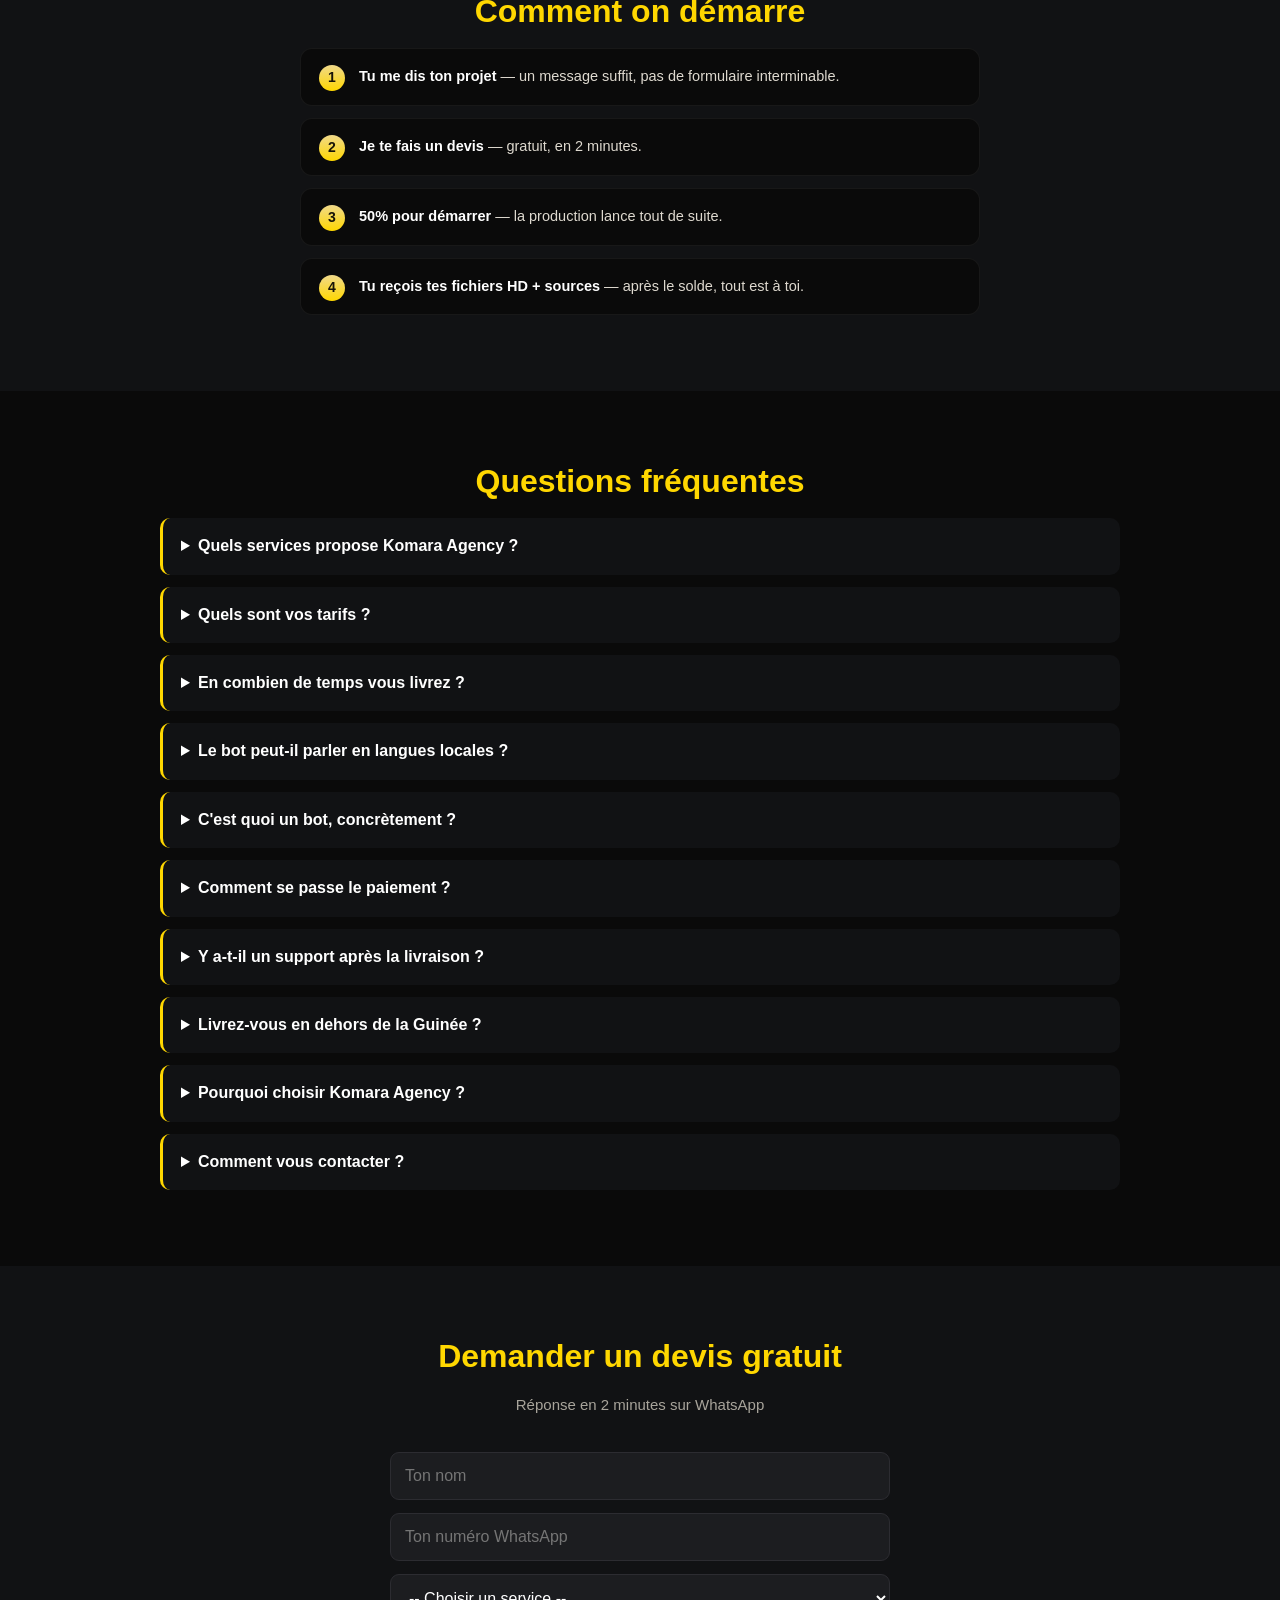
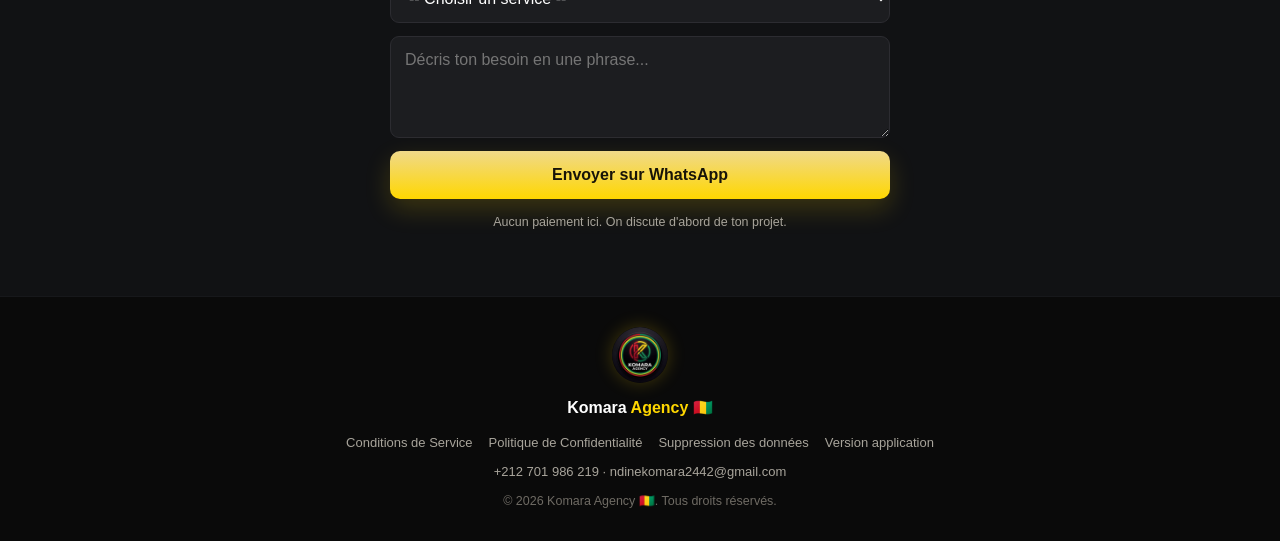
==== commit 971e50a4: "Interface application dediee (onglets), start_url sur app.html, PWA v4" ====
--- a/index.html
+++ b/index.html
@@ -314,6 +314,7 @@
         <a href="https://komaraagency.github.io/komara-bot-terms/" target="_blank" rel="noopener">Conditions de Service</a>
         <a href="https://komaraagency.github.io/komara-bot-terms/confidentialite.html" target="_blank" rel="noopener">Politique de Confidentialité</a>
         <a href="https://komaraagency.github.io/komara-bot-terms/suppression-donnees.html" target="_blank" rel="noopener">Suppression des données</a>
+        <a href="app.html">Version application</a>
       </p>
       <p class="footer-contact">
         <a href="https://wa.me/212701986219" target="_blank" rel="noopener">+212 701 986 219</a> ·
